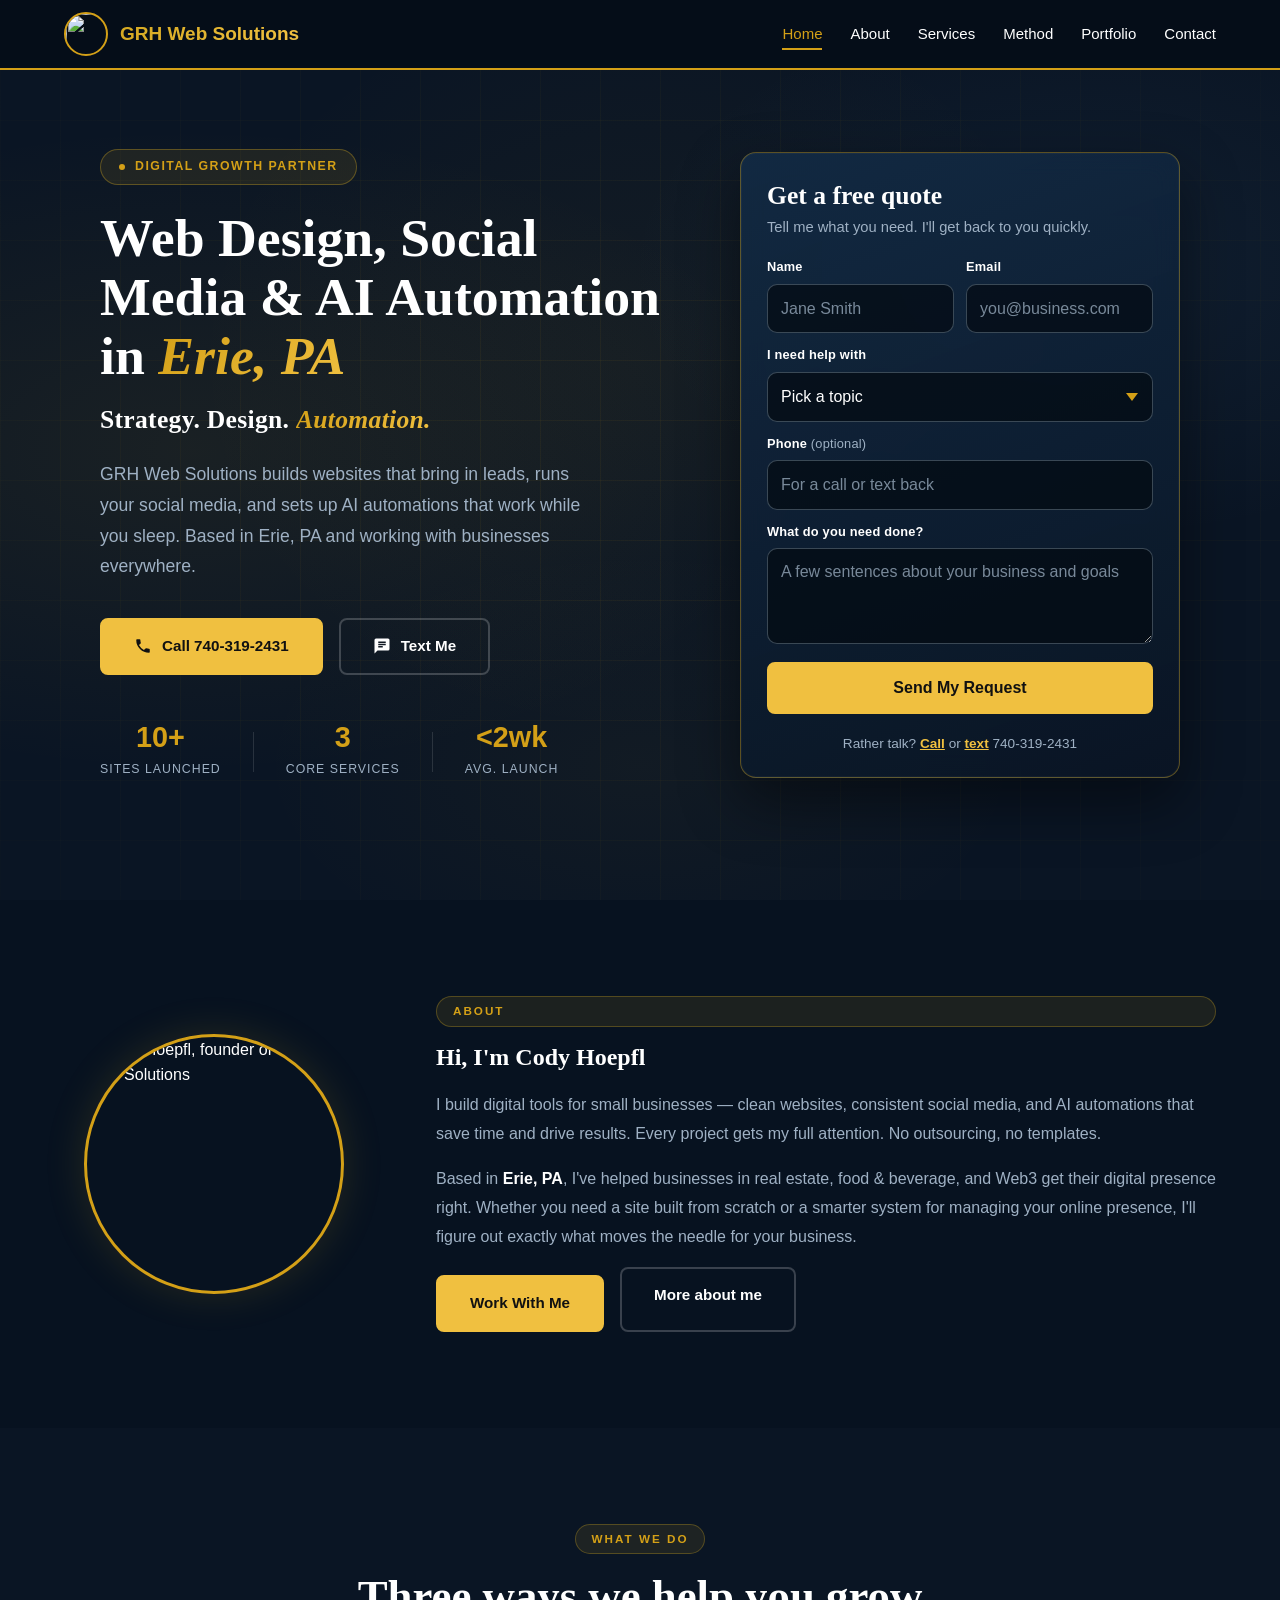
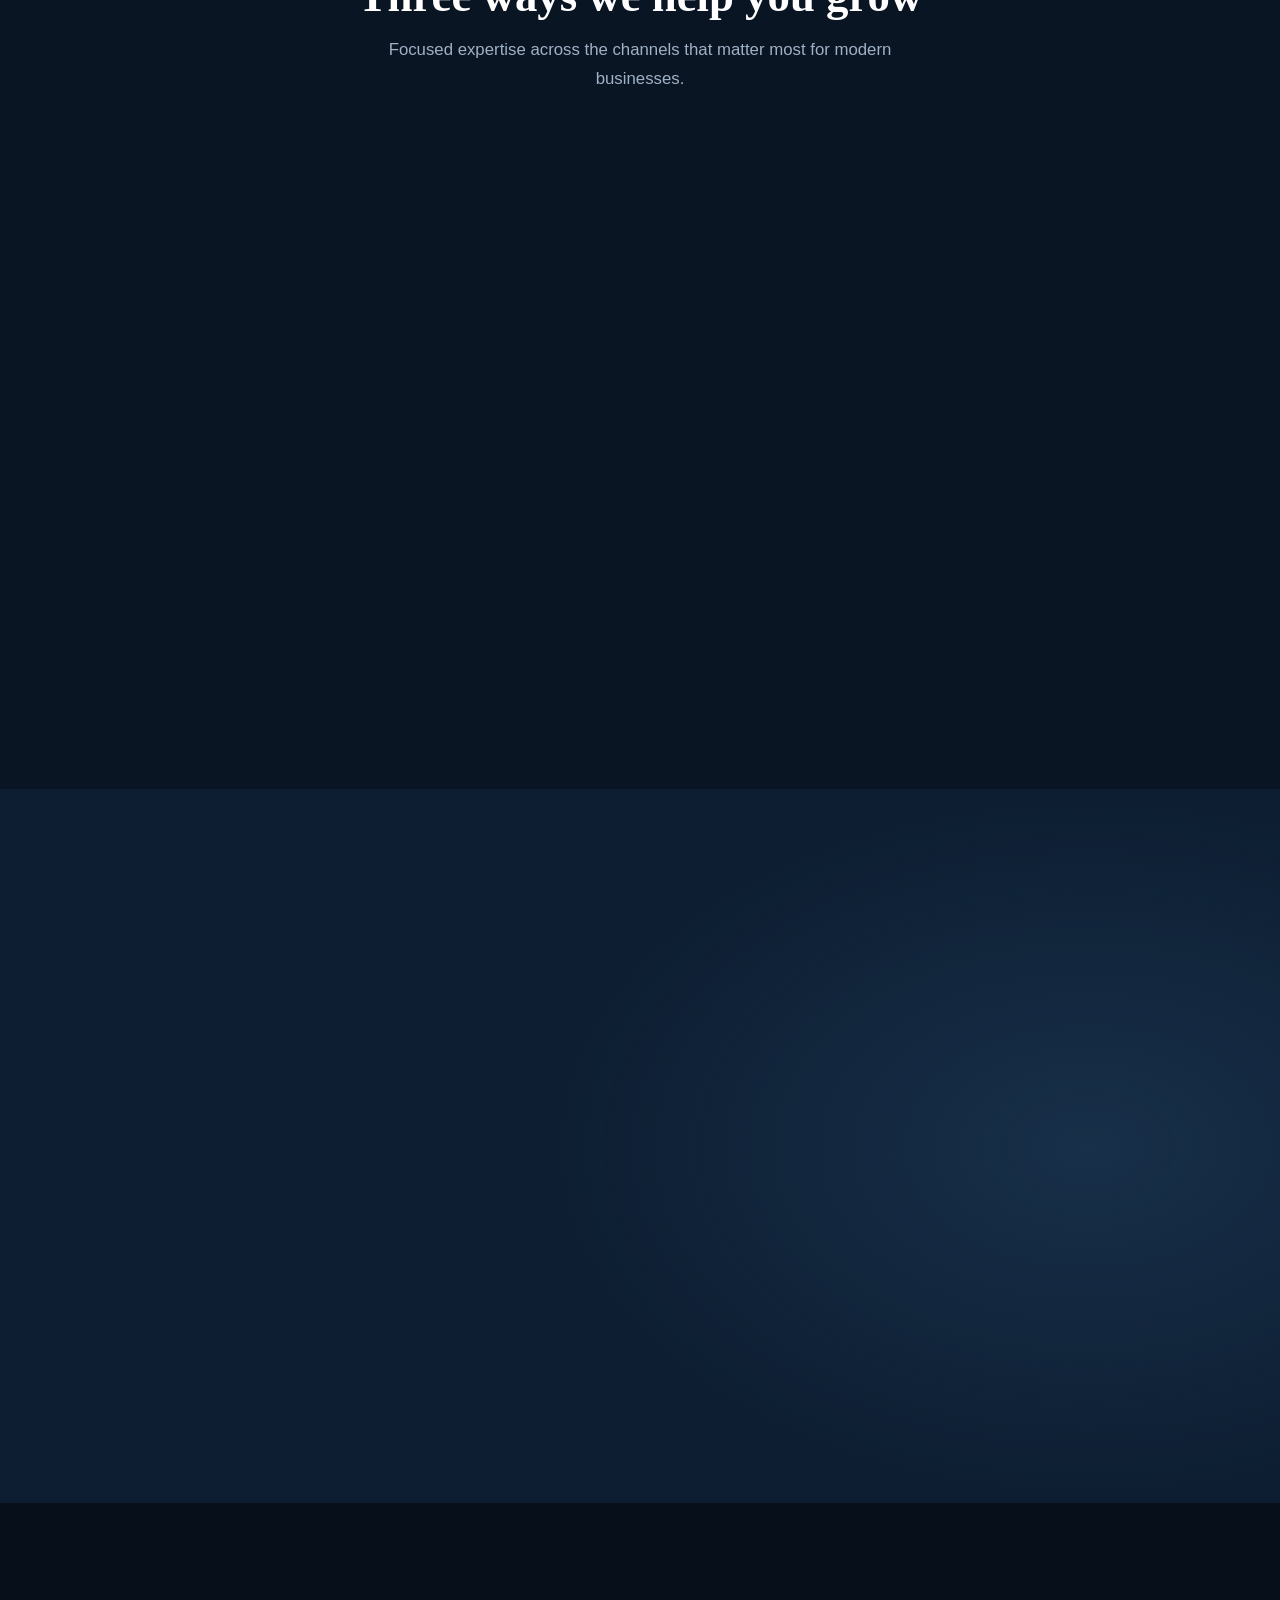
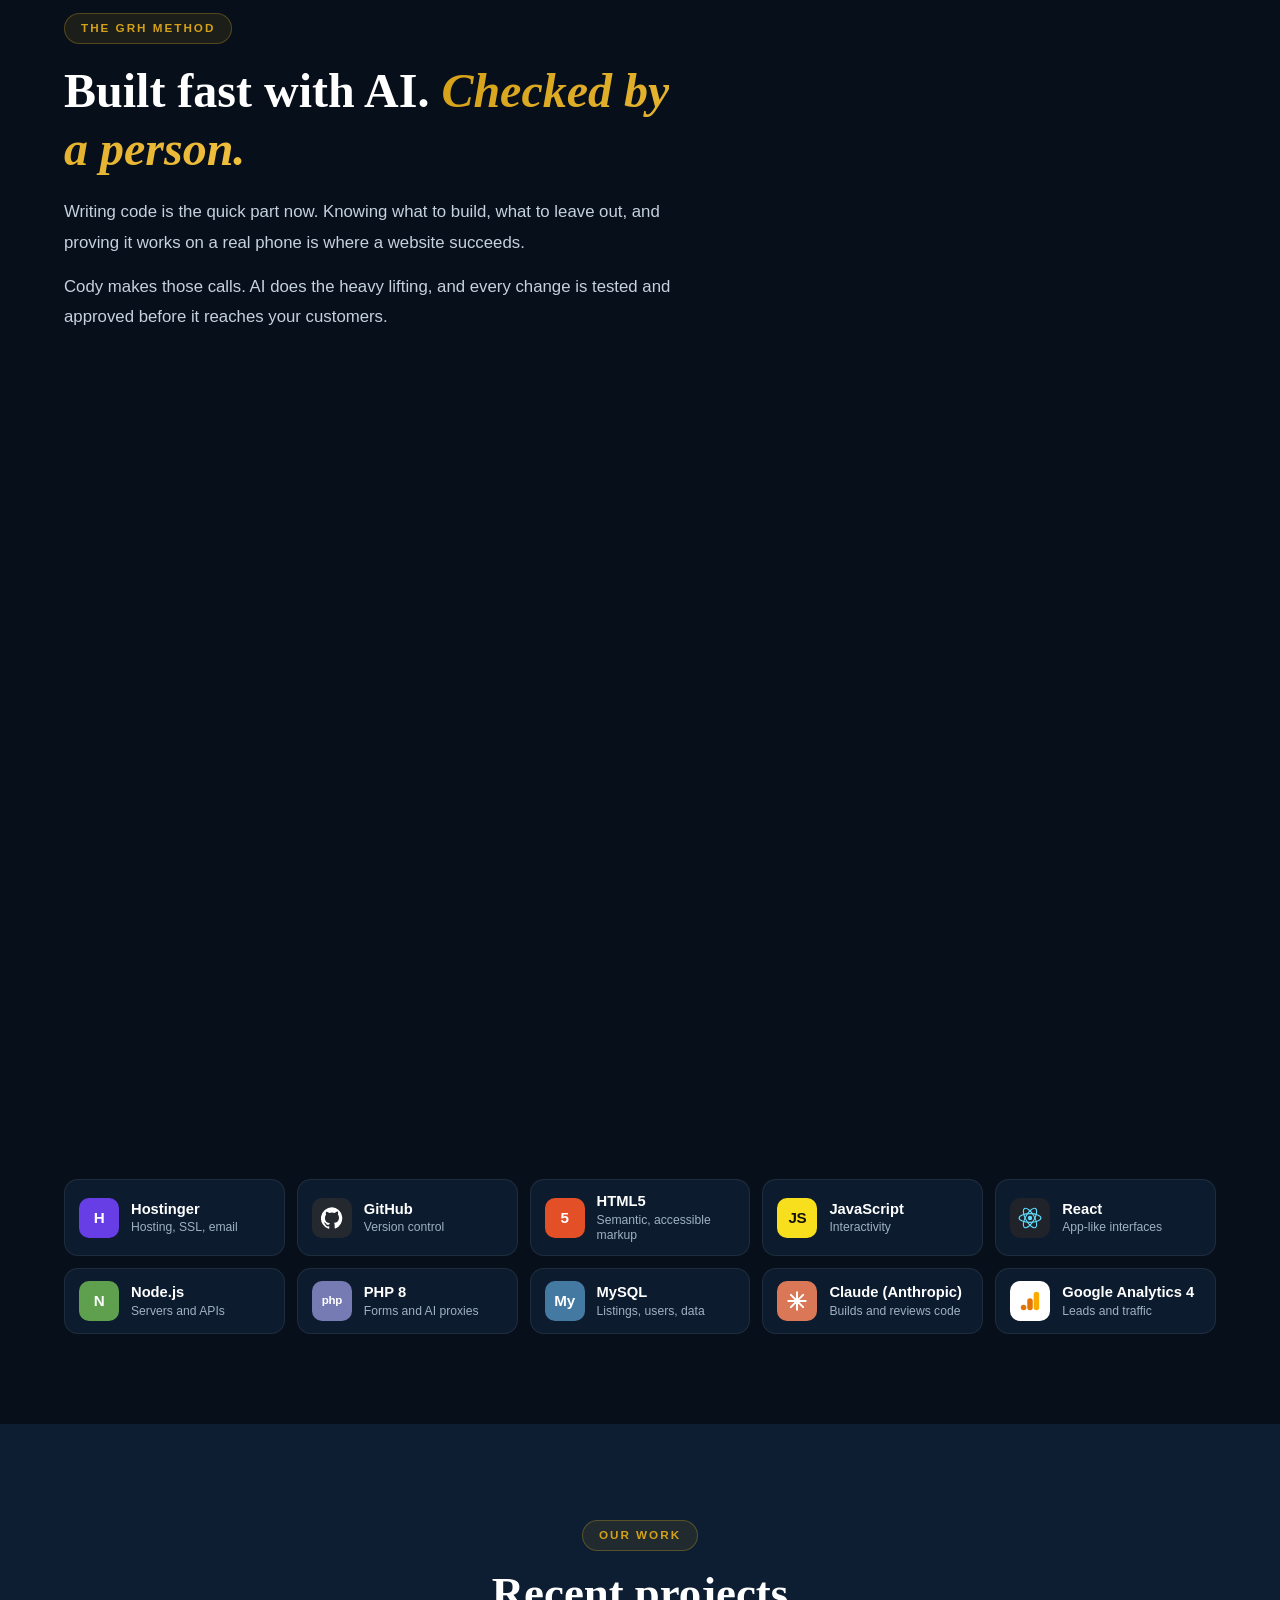
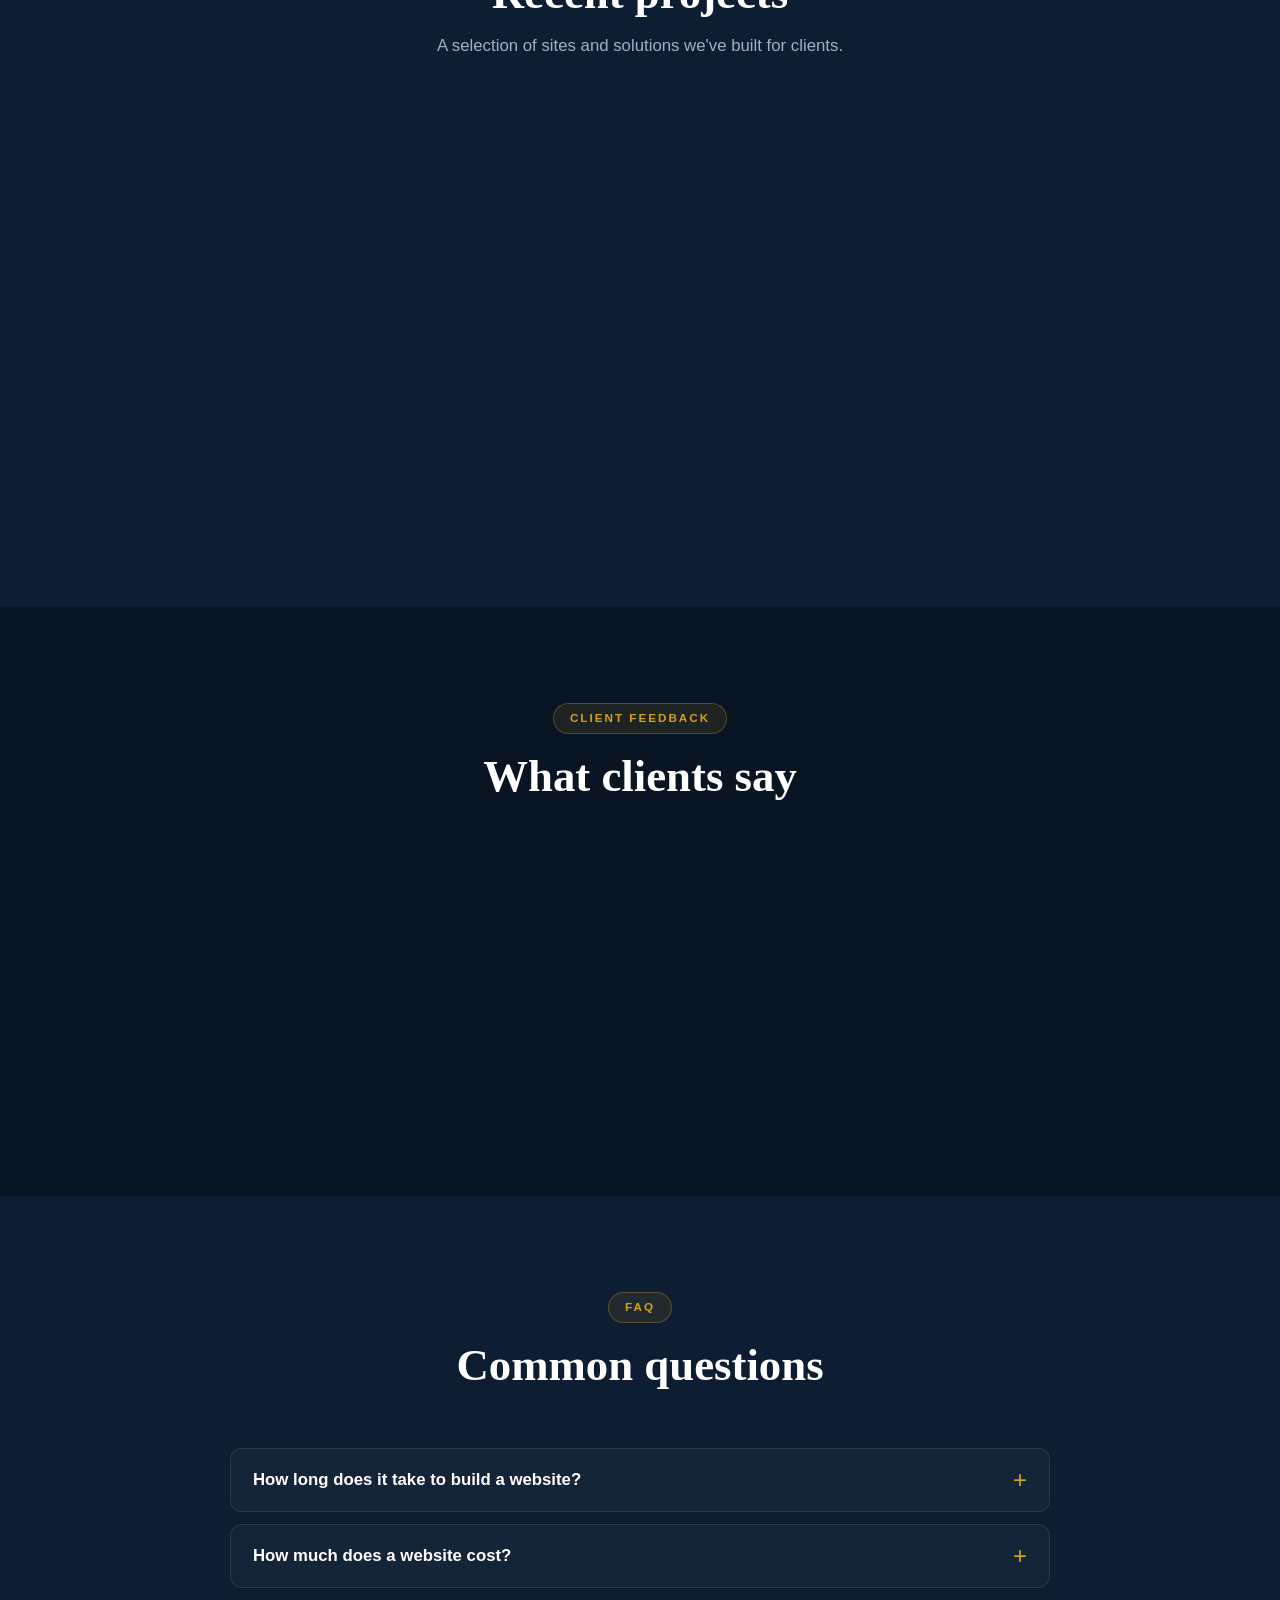
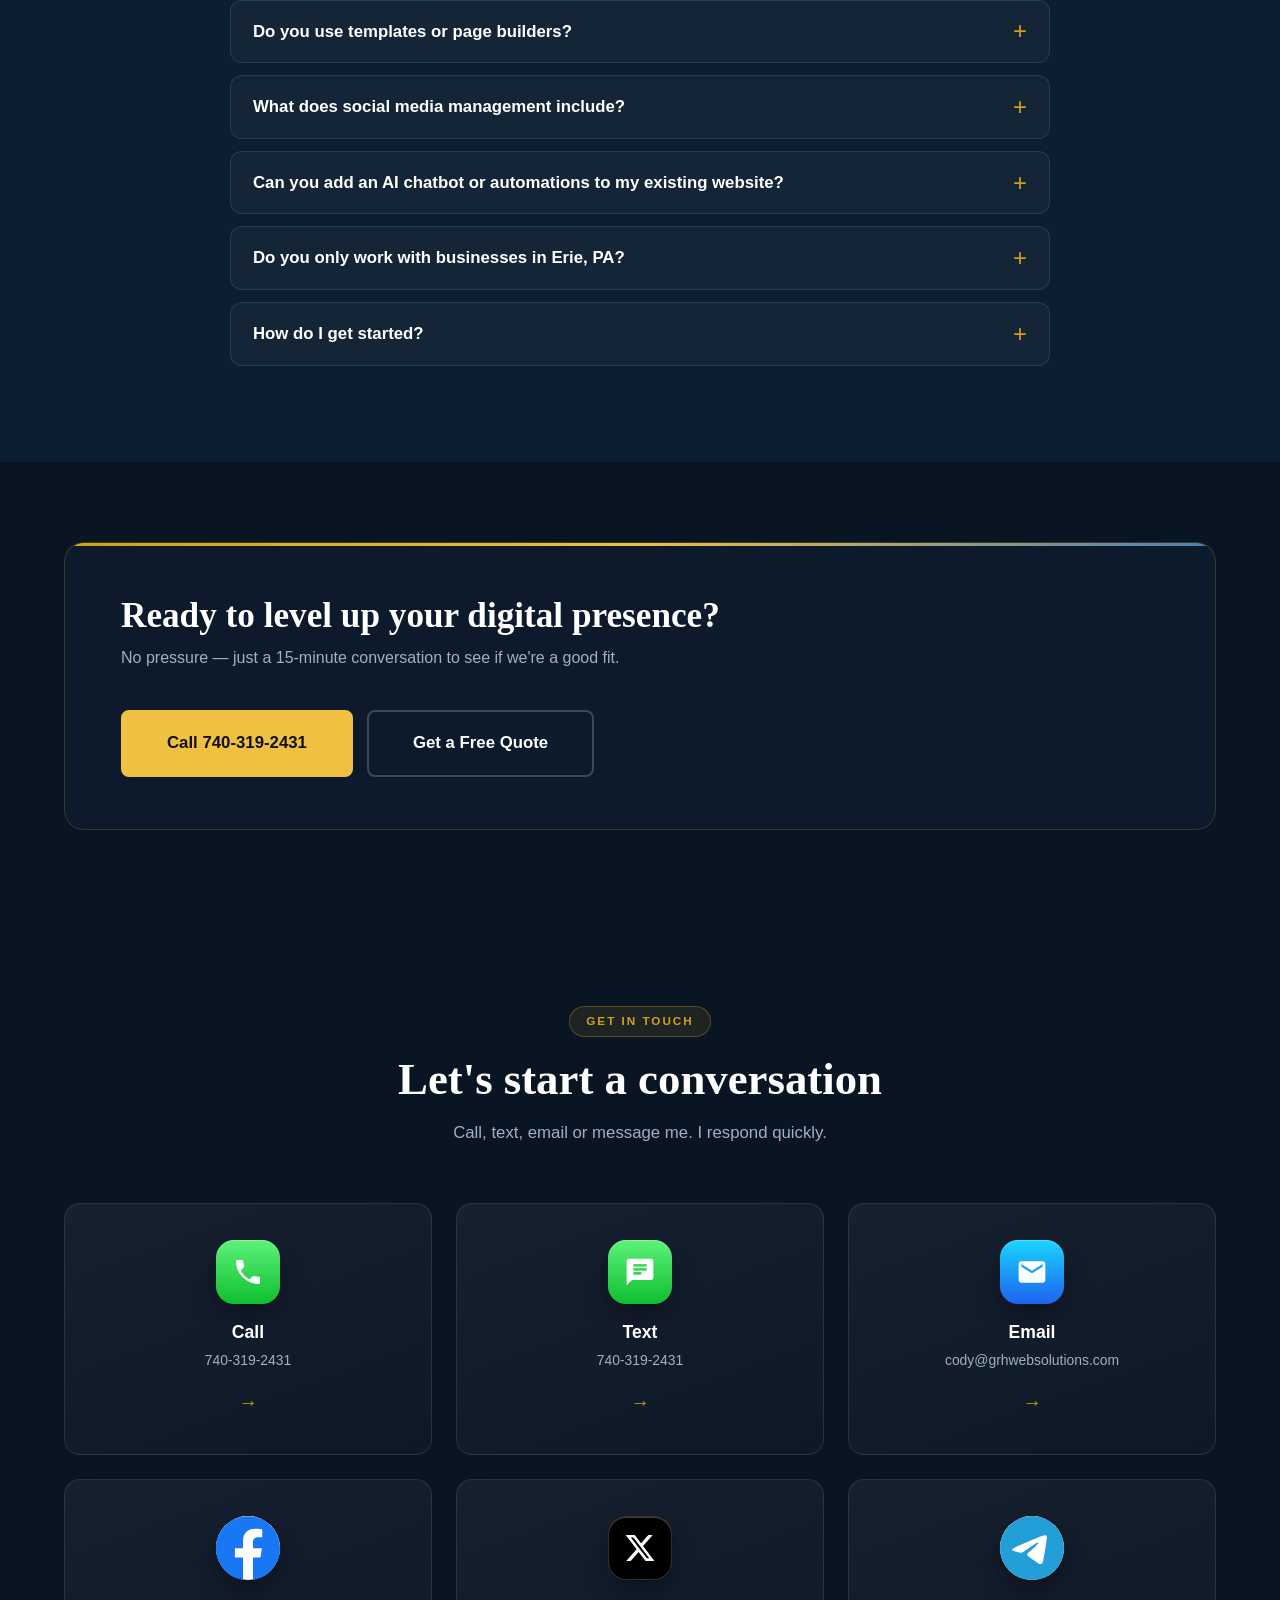
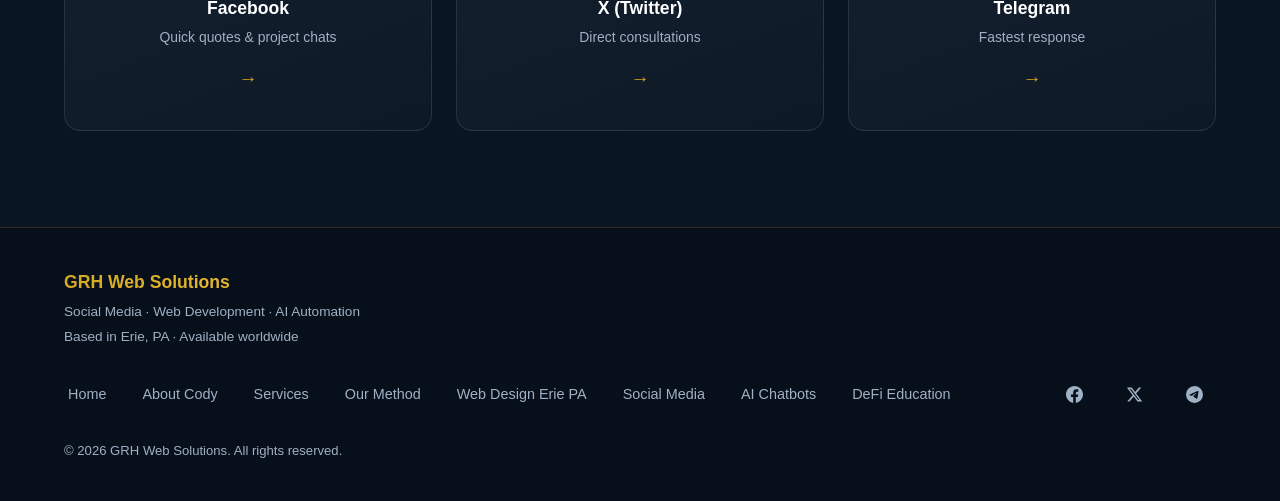
==== index.html @ 5578169b "Add GRH Method section and page, tech stack, showcase imagery and branded contact icons - methodolog" ====
<!DOCTYPE html>
<html lang="en">
<head>
    <!-- Google tag (gtag.js) -->
    <script async src="https://www.googletagmanager.com/gtag/js?id=G-C15HK9LHY8"></script>
    <script>
      window.dataLayer = window.dataLayer || [];
      function gtag(){dataLayer.push(arguments);}
      gtag('js', new Date());

      gtag('config', 'G-C15HK9LHY8');
    </script>
    <meta charset="UTF-8">
    <meta name="viewport" content="width=device-width, initial-scale=1.0">
    <meta http-equiv="X-UA-Compatible" content="IE=edge">
    <meta http-equiv="Content-Security-Policy" content="default-src 'self'; style-src 'self' 'unsafe-inline' https://fonts.googleapis.com; font-src https://fonts.gstatic.com; img-src 'self' data: https:; script-src 'self' 'sha256-tWtsul7V045qVTqbmmI7Z8IFARLhlfOi+XAhVkcadhk=' 'sha256-q5xOMpFgiBXCfyZss4IpuixnPGFCY+r4RqcYt+mOSkA=' https://*.googletagmanager.com https://www.googleadservices.com https://www.google.com https://googleads.g.doubleclick.net; connect-src 'self' https://*.google-analytics.com https://*.analytics.google.com https://*.googletagmanager.com https://*.g.doubleclick.net https://*.google.com https://pagead2.googlesyndication.com https://www.googleadservices.com; frame-src https://td.doubleclick.net https://www.googletagmanager.com; form-action 'self'; base-uri 'self'; object-src 'none';">

    <title>Web Design &amp; AI Automation in Erie, PA | GRH Web Solutions</title>
    <meta name="description" content="GRH Web Solutions builds fast, lead-generating websites, manages social media, and sets up AI automations for small businesses. Based in Erie, PA. Call or text 740-319-2431 for a free quote.">
    <meta name="keywords" content="social media management, website development, AI automation, business automation, web design Erie PA">
    <meta name="author" content="Cody Hoepfl">
    <meta name="robots" content="index, follow">

    <meta property="og:type" content="website">
    <meta property="og:url" content="https://grhwebsolutions.com/">
    <meta property="og:title" content="Web Design &amp; AI Automation in Erie, PA | GRH Web Solutions">
    <meta property="og:description" content="Fast, lead-generating websites, social media management, and AI automations for small businesses. Free quote: call or text 740-319-2431.">
    <meta property="og:image" content="https://grhwebsolutions.com/images/og-image.jpg">
    <meta property="og:image:width" content="1200">
    <meta property="og:image:height" content="630">
    <meta property="og:image:alt" content="GRH Web Solutions logo: web design, social media and AI automation in Erie, PA">
    <meta property="og:site_name" content="GRH Web Solutions">
    <meta property="og:locale" content="en_US">
    <meta name="twitter:card" content="summary_large_image">
    <meta name="twitter:site" content="@gainrangerheffe">
    <meta name="twitter:image:alt" content="GRH Web Solutions logo: web design, social media and AI automation in Erie, PA">
    <link rel="canonical" href="https://grhwebsolutions.com/">

    <meta name="theme-color" content="#0A1524">

    <link rel="dns-prefetch" href="//fonts.googleapis.com">
    <link rel="preconnect" href="https://fonts.googleapis.com">
    <link rel="preconnect" href="https://fonts.gstatic.com" crossorigin>

    <link rel="icon" type="image/png" sizes="32x32" href="images/favicon-32.png">
    <link rel="apple-touch-icon" sizes="180x180" href="images/apple-touch-icon.png">

    <link rel="stylesheet" href="style.css?v=20261007c">
    <script src="script.js?v=20261007c" defer></script>
    <script type="application/ld+json">
    {
      "@context": "https://schema.org",
      "@graph": [
        {
          "@type": "ProfessionalService",
          "@id": "https://grhwebsolutions.com/#business",
          "name": "GRH Web Solutions",
          "url": "https://grhwebsolutions.com/",
          "logo": "https://grhwebsolutions.com/images/grh-logo-512.png",
          "image": "https://grhwebsolutions.com/images/og-image.jpg",
          "description": "Web design and development, social media management and AI chatbots and automation for small businesses, based in Erie, PA.",
          "telephone": "+1-740-319-2431",
          "email": "cody@grhwebsolutions.com",
          "address": {
            "@type": "PostalAddress",
            "addressLocality": "Erie",
            "addressRegion": "PA",
            "addressCountry": "US"
          },
          "areaServed": [
            {
              "@type": "City",
              "name": "Erie, PA"
            },
            {
              "@type": "Country",
              "name": "United States"
            }
          ],
          "founder": {
            "@type": "Person",
            "@id": "https://grhwebsolutions.com/about.html#cody",
            "name": "Cody Hoepfl",
            "url": "https://grhwebsolutions.com/about.html"
          },
          "contactPoint": {
            "@type": "ContactPoint",
            "telephone": "+1-740-319-2431",
            "email": "cody@grhwebsolutions.com",
            "contactType": "sales",
            "availableLanguage": "English"
          },
          "sameAs": [
            "https://www.facebook.com/GRHwebsolutions",
            "https://x.com/gainrangerheffe",
            "https://t.me/gainrangershouse"
          ],
          "knowsAbout": [
            "Web design",
            "Website development",
            "Search engine optimization",
            "Social media management",
            "Social media marketing",
            "AI chatbots",
            "Business automation"
          ],
          "hasOfferCatalog": {
            "@type": "OfferCatalog",
            "name": "Services",
            "itemListElement": [
              {
                "@type": "Offer",
                "itemOffered": {
                  "@type": "Service",
                  "name": "Web Design in Erie, PA",
                  "url": "https://grhwebsolutions.com/web-design-erie-pa.html"
                }
              },
              {
                "@type": "Offer",
                "itemOffered": {
                  "@type": "Service",
                  "name": "Social Media Management",
                  "url": "https://grhwebsolutions.com/social-media-management.html"
                }
              },
              {
                "@type": "Offer",
                "itemOffered": {
                  "@type": "Service",
                  "name": "AI Chatbots and Automation",
                  "url": "https://grhwebsolutions.com/ai-chatbots.html"
                }
              },
              {
                "@type": "Offer",
                "itemOffered": {
                  "@type": "Service",
                  "name": "DeFi Education",
                  "url": "https://grhwebsolutions.com/defi.html"
                }
              }
            ]
          },
          "priceRange": "$350–$5,000+",
          "aggregateRating": {
            "@type": "AggregateRating",
            "ratingValue": "5",
            "bestRating": "5",
            "reviewCount": "3"
          },
          "review": [
            {
              "@type": "Review",
              "author": {
                "@type": "Person",
                "name": "Jarrod Groves"
              },
              "reviewBody": "Cody redesigned our whole online presence. The new site started bringing in leads the first week it went live — best investment we made.",
              "reviewRating": {
                "@type": "Rating",
                "ratingValue": "5",
                "bestRating": "5"
              }
            },
            {
              "@type": "Review",
              "author": {
                "@type": "Person",
                "name": "Justin Ore"
              },
              "reviewBody": "Excellent Service! Highly recommend! GRH created a beautiful website for us and the process was smooth and seamless!",
              "reviewRating": {
                "@type": "Rating",
                "ratingValue": "5",
                "bestRating": "5"
              }
            },
            {
              "@type": "Review",
              "author": {
                "@type": "Person",
                "name": "Maddy Gorman"
              },
              "reviewBody": "GRH is a company that is exceptional at their core. They do great work! Affordable and they will work with you.",
              "reviewRating": {
                "@type": "Rating",
                "ratingValue": "5",
                "bestRating": "5"
              }
            }
          ]
        },
        {
          "@type": "WebSite",
          "@id": "https://grhwebsolutions.com/#website",
          "url": "https://grhwebsolutions.com/",
          "name": "GRH Web Solutions",
          "publisher": {
            "@id": "https://grhwebsolutions.com/#business"
          }
        },
        {
          "@type": "FAQPage",
          "@id": "https://grhwebsolutions.com/#faq",
          "mainEntity": [
            {
              "@type": "Question",
              "name": "How long does it take to build a website?",
              "acceptedAnswer": {
                "@type": "Answer",
                "text": "Most sites launch in under two weeks. Larger builds with e-commerce, booking or custom integrations are scoped during your free consultation so you get a clear timeline up front."
              }
            },
            {
              "@type": "Question",
              "name": "How much does a website cost?",
              "acceptedAnswer": {
                "@type": "Answer",
                "text": "Every project is quoted individually, but typical ranges are: simple static websites $350–$750; websites that need a server (logins, databases, booking, online stores or a custom back end) $1,000–$5,000+; and iOS and Android apps $2,000–$4,000 each. Call or text 740-319-2431 or use the quote form for an exact price."
              }
            },
            {
              "@type": "Question",
              "name": "Do you use templates or page builders?",
              "acceptedAnswer": {
                "@type": "Answer",
                "text": "No. Every site is custom-designed and coded for your business, mobile-first, fast, and built with an SEO foundation. There is no outsourcing; Cody does the work personally."
              }
            },
            {
              "@type": "Question",
              "name": "What does social media management include?",
              "acceptedAnswer": {
                "@type": "Answer",
                "text": "Content strategy and an editorial calendar, custom graphics and copywriting, scheduled posting, community engagement and replies, audience growth tactics, and monthly analytics reports across Instagram, Facebook, TikTok, X and LinkedIn."
              }
            },
            {
              "@type": "Question",
              "name": "Can you add an AI chatbot or automations to my existing website?",
              "acceptedAnswer": {
                "@type": "Answer",
                "text": "Yes. GRH Web Solutions builds AI chatbots and assistants, automated lead follow-up, and integrations that connect your CRM, email and calendar, whether or not we built your site."
              }
            },
            {
              "@type": "Question",
              "name": "Do you only work with businesses in Erie, PA?",
              "acceptedAnswer": {
                "@type": "Answer",
                "text": "GRH Web Solutions is based in Erie, Pennsylvania and works with businesses anywhere in the United States and worldwide."
              }
            },
            {
              "@type": "Question",
              "name": "How do I get started?",
              "acceptedAnswer": {
                "@type": "Answer",
                "text": "Fill out the quick quote form, or call or text Cody at 740-319-2431. The first step is a free 15-minute consultation to understand your goals and recommend the right approach."
              }
            }
          ]
        }
      ]
    }
    </script>
</head>
<body>
    <a href="#main" class="skip-link">Skip to content</a>

    <!-- Navigation -->
    <header class="header-nav" role="banner">
        <div class="nav-container">
            <a href="/" class="nav-logo" aria-label="GRH Web Solutions home">
                <img src="images/grh-logo-88.webp" alt="" width="44" height="44">
                <span class="nav-logo-text">GRH Web Solutions</span>
            </a>
            <nav class="nav-links" id="nav-links" aria-label="Main navigation">
                <a href="/" class="nav-link active" aria-current="page">Home</a>
                <a href="/about.html" class="nav-link">About</a>
                <a href="/services.html" class="nav-link">Services</a>
                <a href="/methodology.html" class="nav-link">Method</a>
                <a href="#portfolio" class="nav-link">Portfolio</a>
                <a href="#contact" class="nav-link">Contact</a>
            </nav>
            <button class="mobile-menu-btn" aria-label="Toggle navigation menu" aria-expanded="false" aria-controls="nav-links">
                <span></span>
                <span></span>
                <span></span>
            </button>
        </div>
    </header>

    <main id="main">

        <!-- ── HERO ── -->
        <section id="home" class="hero-section" aria-label="Hero">
            <div class="hero-bg-grid" aria-hidden="true"></div>
            <div class="hero-bg-glow" aria-hidden="true"></div>
            <div class="hero-content">
                <div class="hero-badge">
                    <span class="badge-dot" aria-hidden="true"></span>
                    Digital Growth Partner
                </div>
                <h1>Web Design, Social Media &amp; AI Automation in <em>Erie, PA</em></h1>
                <p class="hero-slogan">Strategy. Design. <em>Automation.</em></p>
                <p class="hero-sub">
                    GRH Web Solutions builds websites that bring in leads, runs your social media, and sets up AI automations that work while you sleep. Based in Erie, PA and working with businesses everywhere.
                </p>
                <div class="hero-ctas">
                    <a href="tel:+17403192431" class="btn-primary btn-icon" data-track="call">
                        <svg viewBox="0 0 24 24" width="18" height="18" aria-hidden="true"><path fill="currentColor" d="M6.62 10.79a15.05 15.05 0 0 0 6.59 6.59l2.2-2.2a1 1 0 0 1 1.02-.24c1.12.37 2.33.57 3.57.57a1 1 0 0 1 1 1V20a1 1 0 0 1-1 1A17 17 0 0 1 3 4a1 1 0 0 1 1-1h3.5a1 1 0 0 1 1 1c0 1.25.2 2.45.57 3.57a1 1 0 0 1-.25 1.02l-2.2 2.2z"/></svg>
                        Call 740-319-2431
                    </a>
                    <a href="sms:+17403192431" class="btn-ghost btn-icon" data-track="text">
                        <svg viewBox="0 0 24 24" width="18" height="18" aria-hidden="true"><path fill="currentColor" d="M20 2H4a2 2 0 0 0-2 2v18l4-4h14a2 2 0 0 0 2-2V4a2 2 0 0 0-2-2zM7 9h10v2H7V9zm6 5H7v-2h6v2zm4-6H7V6h10v2z"/></svg>
                        Text Me
                    </a>
                </div>
                <div class="hero-stats" aria-label="Key statistics">
                    <div class="stat">
                        <span class="stat-num">10+</span>
                        <span class="stat-label">Sites Launched</span>
                    </div>
                    <div class="stat-divider" aria-hidden="true"></div>
                    <div class="stat">
                        <span class="stat-num">3</span>
                        <span class="stat-label">Core Services</span>
                    </div>
                    <div class="stat-divider" aria-hidden="true"></div>
                    <div class="stat">
                        <span class="stat-num">&lt;2wk</span>
                        <span class="stat-label">Avg. Launch</span>
                    </div>
                </div>
            </div>

            <!-- Quick quote form -->
            <div class="hero-visual" id="quote">
                <div class="quote-card" id="quoteCard">
                    <div class="quote-head">
                        <h2 id="quote-heading">Get a free quote</h2>
                        <p id="quoteSub">Tell me what you need. I'll get back to you quickly.</p>
                    </div>

                    <div class="ai-panel" id="aiPanel" hidden>
                        <div class="ai-log" id="aiLog" role="log" aria-live="polite" aria-label="Conversation with Webster, the AI assistant">
                            <p class="ai-msg ai-bot">Hi! I'm Webster, the AI assistant for GRH Web Solutions. What kind of business do you have, and what are you hoping to get help with?</p>
                        </div>
                        <div class="ai-input">
                            <label for="aiInput" class="sr-only">Message Webster</label>
                            <input id="aiInput" type="text" maxlength="500" placeholder="e.g. I run a bakery and need more customers" autocomplete="off">
                            <button type="button" id="aiSend" class="ai-send">Send</button>
                        </div>
                        <button type="button" id="aiUse" class="ai-use" hidden>Send this chat to Cody</button>
                        <p class="form-status" id="aiUseStatus" role="status" aria-live="polite"></p>
                        <p class="ai-note">Webster is an AI and can make mistakes. Cody reads every conversation personally.</p>
                    </div>

                    <button type="button" class="form-toggle" id="formToggle" aria-expanded="false" aria-controls="quoteForm" hidden>Prefer a form? Fill out a quick request instead</button>

                    <form class="quote-form" id="quoteForm" action="contact.php" method="post" novalidate aria-labelledby="quote-heading">
                    <div class="field-row">
                        <div class="field">
                            <label for="q-name">Name</label>
                            <input id="q-name" name="name" type="text" autocomplete="name" required maxlength="80" placeholder="Jane Smith">
                        </div>
                        <div class="field">
                            <label for="q-email">Email</label>
                            <input id="q-email" name="email" type="email" autocomplete="email" inputmode="email" required maxlength="120" placeholder="you@business.com">
                        </div>
                    </div>

                    <div class="field-row field-row-stack">
                        <div class="field">
                            <label for="q-topic">I need help with</label>
                            <select id="q-topic" name="topic" required>
                                <option value="" selected disabled>Pick a topic</option>
                                <option value="New website">New website</option>
                                <option value="Website redesign or fix">Website redesign or fix</option>
                                <option value="Social media management">Social media management</option>
                                <option value="Social media ads and marketing">Social media ads &amp; marketing</option>
                                <option value="AI automation or chatbot">AI automation or chatbot</option>
                                <option value="DeFi education">DeFi / crypto education</option>
                                <option value="Something else">Something else</option>
                            </select>
                        </div>
                        <div class="field" id="q-detail-wrap" hidden>
                            <label for="q-detail">Specifically</label>
                            <select id="q-detail" name="detail">
                                <option value="">Choose one (optional)</option>
                            </select>
                        </div>
                    </div>

                    <div class="field">
                        <label for="q-phone">Phone <span class="optional">(optional)</span></label>
                        <input id="q-phone" name="phone" type="tel" autocomplete="tel" inputmode="tel" maxlength="30" placeholder="For a call or text back">
                    </div>

                    <div class="field">
                        <label for="q-message">What do you need done?</label>
                        <textarea id="q-message" name="message" rows="3" required maxlength="2000" placeholder="A few sentences about your business and goals"></textarea>
                    </div>

                    <div class="hp-field" aria-hidden="true">
                        <label for="q-website">Leave this empty</label>
                        <input id="q-website" name="website" type="text" tabindex="-1" autocomplete="off">
                    </div>
                    <input type="hidden" name="ts" id="q-ts" value="">
                    <input type="hidden" name="chat" id="q-chat" value="">

                        <button type="submit" class="btn-primary quote-submit" id="quoteSubmit">Send My Request</button>
                        <p class="form-status" id="quoteStatus" role="status" aria-live="polite"></p>
                    </form>

                    <p class="quote-alt">Rather talk? <a href="tel:+17403192431" data-track="call">Call</a> or <a href="sms:+17403192431" data-track="text">text</a> 740-319-2431</p>
                </div>
            </div>
        </section>

        <!-- ── ABOUT ── -->
        <section id="about" class="about-section" aria-labelledby="about-heading">
            <div class="container">
                <div class="about-inner">
                    <div class="about-photo">
                        <img src="images/me-520.webp" alt="Cody Hoepfl, founder of GRH Web Solutions" class="about-photo-img" loading="lazy" decoding="async" width="260" height="260">
                    </div>
                    <div class="about-text">
                        <span class="section-tag">About</span>
                        <h2 id="about-heading">Hi, I'm Cody Hoepfl</h2>
                        <p>I build digital tools for small businesses — clean websites, consistent social media, and AI automations that save time and drive results. Every project gets my full attention. No outsourcing, no templates.</p>
                        <p>Based in <strong>Erie, PA</strong>, I've helped businesses in real estate, food &amp; beverage, and Web3 get their digital presence right. Whether you need a site built from scratch or a smarter system for managing your online presence, I'll figure out exactly what moves the needle for your business.</p>
                        <div class="hero-ctas about-ctas">
                            <a href="#quote" class="btn-primary">Work With Me</a>
                            <a href="/about.html" class="btn-ghost">More about me</a>
                        </div>
                    </div>
                </div>
            </div>
        </section>

        <!-- ── SERVICES ── -->
        <section id="services" class="services-section" aria-labelledby="services-heading">
            <div class="container">
                <div class="section-header">
                    <span class="section-tag">What We Do</span>
                    <h2 id="services-heading">Three ways we help you grow</h2>
                    <p>Focused expertise across the channels that matter most for modern businesses.</p>
                </div>
                <div class="services-grid">

                    <article class="service-card" data-aos>
                        <div class="service-icon" aria-hidden="true">
                            <svg viewBox="0 0 48 48" fill="none" xmlns="http://www.w3.org/2000/svg" aria-hidden="true">
                                <rect x="4" y="10" width="40" height="30" rx="5" stroke="currentColor" stroke-width="2.5"/>
                                <circle cx="24" cy="25" r="7" stroke="currentColor" stroke-width="2.5"/>
                                <circle cx="36" cy="16" r="3" fill="currentColor"/>
                            </svg>
                        </div>
                        <div class="service-num" aria-hidden="true">01</div>
                        <h3>Social Media Management</h3>
                        <p>Content strategy, consistent posting, community engagement, and analytics reporting — so your brand stays top-of-mind without the time drain.</p>
                        <ul class="service-list" aria-label="Social media management includes">
                            <li>Content creation &amp; scheduling</li>
                            <li>Audience growth strategy</li>
                            <li>Engagement &amp; community management</li>
                            <li>Monthly performance reports</li>
                        </ul>
                        <a href="/social-media-management.html" class="service-link">Learn more <span class="sr-only">about social media management</span> →</a>
                    </article>

                    <article class="service-card featured" data-aos>
                        <div class="service-badge">Most Popular</div>
                        <div class="service-icon" aria-hidden="true">
                            <svg viewBox="0 0 48 48" fill="none" xmlns="http://www.w3.org/2000/svg" aria-hidden="true">
                                <rect x="4" y="8" width="40" height="28" rx="4" stroke="currentColor" stroke-width="2.5"/>
                                <path d="M16 44h16M24 36v8" stroke="currentColor" stroke-width="2.5" stroke-linecap="round"/>
                                <path d="M12 22l6-6 5 5 8-10 5 5" stroke="currentColor" stroke-width="2.5" stroke-linecap="round" stroke-linejoin="round"/>
                            </svg>
                        </div>
                        <div class="service-num" aria-hidden="true">02</div>
                        <h3>Website Development</h3>
                        <p>Fast, secure, mobile-first websites built to convert visitors into customers — custom-coded or CMS-powered, always tailored to your brand.</p>
                        <ul class="service-list" aria-label="Website development includes">
                            <li>Custom design &amp; development</li>
                            <li>Mobile-first &amp; performance optimized</li>
                            <li>SEO foundation built in</li>
                            <li>Ongoing support available</li>
                        </ul>
                        <a href="/web-design-erie-pa.html" class="service-link">Learn more <span class="sr-only">about website development</span> →</a>
                    </article>

                    <article class="service-card" data-aos>
                        <div class="service-icon" aria-hidden="true">
                            <svg viewBox="0 0 48 48" fill="none" xmlns="http://www.w3.org/2000/svg" aria-hidden="true">
                                <circle cx="24" cy="24" r="10" stroke="currentColor" stroke-width="2.5"/>
                                <path d="M24 14V8M24 40v-6M14 24H8M40 24h-6" stroke="currentColor" stroke-width="2.5" stroke-linecap="round"/>
                                <path d="M17 17l-4-4M35 35l-4-4M17 31l-4 4M35 13l-4 4" stroke="currentColor" stroke-width="2.5" stroke-linecap="round"/>
                            </svg>
                        </div>
                        <div class="service-num" aria-hidden="true">03</div>
                        <h3>AI Business Integrations</h3>
                        <p>Put repetitive tasks on autopilot with custom AI workflows — from lead follow-up and content pipelines to internal tools that give your team leverage.</p>
                        <ul class="service-list" aria-label="AI integrations include">
                            <li>Workflow &amp; task automation</li>
                            <li>AI chatbots &amp; assistants</li>
                            <li>CRM &amp; tool integrations</li>
                            <li>Custom AI-powered solutions</li>
                        </ul>
                        <a href="/ai-chatbots.html" class="service-link">Learn more <span class="sr-only">about AI business integrations</span> →</a>
                    </article>

                </div>
            </div>
        </section>

        <!-- ── HOW IT WORKS ── -->
        <!-- ── SHOWCASE ── -->
        <section class="showcase-section" aria-labelledby="showcase-heading">
            <div class="container showcase-inner">
                <div class="showcase-text" data-aos>
                    <span class="section-tag">Real Work</span>
                    <h2 id="showcase-heading">Websites that look as good on a phone as they do on a desktop</h2>
                    <p>Most of your customers will see your site on a phone first. Every GRH site is designed mobile-first, then checked at desktop size, so it looks sharp and loads fast wherever people find you.</p>
                    <ul class="showcase-points">
                        <li>Hand-coded, no templates or page builders</li>
                        <li>Call, text and quote buttons where thumbs can reach</li>
                        <li>Most sites launch in under two weeks</li>
                    </ul>
                    <a href="#portfolio" class="btn-ghost">See recent projects</a>
                </div>
                <div class="showcase-visual" data-aos data-aos-delay="150">
                    <picture>
                        <source srcset="images/showcase-phones.webp" type="image/webp">
                        <img src="images/showcase-phones.jpg" alt="Phone screens showing websites built by GRH Web Solutions for Design Collective, Groves Real Estate and GRH" width="1400" height="963" loading="lazy" decoding="async">
                    </picture>
                </div>
            </div>
        </section>

        <!-- ── METHOD ── -->
        <section id="method" class="method-section" aria-labelledby="method-heading">
            <div class="container">
                <div class="method-intro">
                    <span class="section-tag">The GRH Method</span>
                    <h2 id="method-heading">Built fast with AI. <em>Checked by a person.</em></h2>
                    <p>Writing code is the quick part now. Knowing what to build, what to leave out, and proving it works on a real phone is where a website succeeds.</p>
                    <p>Cody makes those calls. AI does the heavy lifting, and every change is tested and approved before it reaches your customers.</p>
                </div>
                <div class="method-grid">
                    <div class="method-card" data-aos>
                        <div class="method-icon"><svg viewBox="0 0 32 32" width="30" height="30" fill="none" stroke="currentColor" stroke-width="1.8" stroke-linecap="round" stroke-linejoin="round" aria-hidden="true"><rect x="3" y="5" width="26" height="18" rx="2.5"/><path d="M11 28h10M16 23v5"/><path d="M15 11l6 4-3 .8-1.4 2.7z"/></svg></div>
                        <h3>You click through your site before it goes live</h3>
                        <p>Every build gets a private preview link, so you see and test the real thing, not a mockup.</p>
                    </div>
                    <div class="method-card" data-aos>
                        <div class="method-icon"><svg viewBox="0 0 32 32" width="30" height="30" fill="none" stroke="currentColor" stroke-width="1.8" stroke-linecap="round" stroke-linejoin="round" aria-hidden="true"><circle cx="12" cy="10" r="4.5"/><path d="M3.5 26c.8-5 4.3-8 8.5-8s7.7 3 8.5 8"/><path d="M21 6h7v6h-3l-2.5 2.5V12H21z"/></svg></div>
                        <h3>You talk to the person building it</h3>
                        <p>No account managers or hand-offs. Cody scopes, builds and answers your texts himself.</p>
                    </div>
                    <div class="method-card" data-aos>
                        <div class="method-icon"><svg viewBox="0 0 32 32" width="30" height="30" fill="none" stroke="currentColor" stroke-width="1.8" stroke-linecap="round" stroke-linejoin="round" aria-hidden="true"><path d="M16 3l11 4v8c0 7-4.7 11.5-11 14-6.3-2.5-11-7-11-14V7z"/><path d="M11 16l3.5 3.5L21.5 12"/></svg></div>
                        <h3>Compliance- and cost-aware from day one</h3>
                        <p>WCAG-, HIPAA- and GDPR-aware, SOC 2-aligned design patterns. Cost-aware AI (tokens, latency, model choice) is built in when you're shipping AI.</p>
                    </div>
                    <div class="method-card" data-aos>
                        <div class="method-icon"><svg viewBox="0 0 32 32" width="30" height="30" fill="none" stroke="currentColor" stroke-width="1.8" stroke-linecap="round" stroke-linejoin="round" aria-hidden="true"><path d="M6 4h14l6 6v18H6z"/><path d="M20 4v6h6"/><path d="M10 15h8M10 19h5"/><circle cx="22" cy="22" r="4"/><path d="M25 25l3 3"/></svg></div>
                        <h3>AI does the heavy lifting, a person checks every line</h3>
                        <p>Built with Claude Code for speed. Every change is reviewed, tested and approved by a human before it ships.</p>
                    </div>
                    <div class="method-card" data-aos>
                        <div class="method-icon"><svg viewBox="0 0 32 32" width="30" height="30" fill="none" stroke="currentColor" stroke-width="1.8" stroke-linecap="round" stroke-linejoin="round" aria-hidden="true"><circle cx="13" cy="13" r="8.5"/><path d="M19.5 19.5L28 28"/><path d="M13 8.5l1.2 3.3 3.3 1.2-3.3 1.2L13 17.5l-1.2-3.3L8.5 13l3.3-1.2z"/></svg></div>
                        <h3>Every page is written for Google and AI answers</h3>
                        <p>Clear titles, real FAQs, schema markup and llms.txt, so search engines and AI assistants can quote you.</p>
                    </div>
                    <div class="method-card" data-aos>
                        <div class="method-icon"><svg viewBox="0 0 32 32" width="30" height="30" fill="none" stroke="currentColor" stroke-width="1.8" stroke-linecap="round" stroke-linejoin="round" aria-hidden="true"><rect x="3" y="6" width="18" height="13" rx="2"/><path d="M8 24h8"/><rect x="21" y="11" width="8" height="16" rx="2"/><path d="M24.5 23.5h1"/></svg></div>
                        <h3>Tested at phone and desktop sizes before launch</h3>
                        <p>Contrast, tap targets, keyboard focus and speed are measured with browser tests, not eyeballed.</p>
                    </div>
                    <div class="method-card" data-aos>
                        <div class="method-icon"><svg viewBox="0 0 32 32" width="30" height="30" fill="none" stroke="currentColor" stroke-width="1.8" stroke-linecap="round" stroke-linejoin="round" aria-hidden="true"><circle cx="8" cy="6" r="3"/><circle cx="8" cy="26" r="3"/><circle cx="24" cy="10" r="3"/><path d="M8 9v14"/><path d="M24 13c0 6-8 5-14.5 11"/></svg></div>
                        <h3>Everything is versioned and backed up</h3>
                        <p>Every change lives in GitHub, and the live site is backed up before each update, so nothing is ever lost.</p>
                    </div>
                    <div class="method-cta" data-aos>
                        <a href="/methodology.html" class="btn-primary btn-lg btn-arrow">Read the full method <span aria-hidden="true">→</span></a>
                    </div>
                </div>
                <ul class="stack-strip" aria-label="Tools and tech we build with">
                    <li class="stack-tile"><span class="stack-badge" style="background:#673DE6;color:#fff" aria-hidden="true">H</span><span class="stack-name">Hostinger<small>Hosting, SSL, email</small></span></li>
                    <li class="stack-tile"><span class="stack-badge" style="background:#24292f;color:#fff" aria-hidden="true"><svg viewBox="0 0 24 24" width="22" height="22" aria-hidden="true"><path fill="currentColor" d="M12 .3a12 12 0 0 0-3.8 23.4c.6.1.8-.3.8-.6v-2c-3.3.7-4-1.6-4-1.6-.6-1.4-1.4-1.8-1.4-1.8-1-.7.1-.7.1-.7 1.2.1 1.8 1.2 1.8 1.2 1 1.8 2.8 1.3 3.5 1 .1-.8.4-1.3.8-1.6-2.7-.3-5.5-1.3-5.5-5.9 0-1.3.5-2.4 1.2-3.2-.1-.3-.5-1.5.1-3.2 0 0 1-.3 3.3 1.2a11.5 11.5 0 0 1 6 0C17.3 4.7 18.3 5 18.3 5c.7 1.7.2 2.9.1 3.2.8.8 1.2 1.9 1.2 3.2 0 4.6-2.8 5.6-5.5 5.9.4.4.8 1.1.8 2.2v3.3c0 .3.2.7.8.6A12 12 0 0 0 12 .3"/></svg></span><span class="stack-name">GitHub<small>Version control</small></span></li>
                    <li class="stack-tile"><span class="stack-badge" style="background:#E34F26;color:#fff" aria-hidden="true">5</span><span class="stack-name">HTML5<small>Semantic, accessible markup</small></span></li>
                    <li class="stack-tile"><span class="stack-badge" style="background:#F7DF1E;color:#111" aria-hidden="true">JS</span><span class="stack-name">JavaScript<small>Interactivity</small></span></li>
                    <li class="stack-tile"><span class="stack-badge" style="background:#20232a;color:#61DAFB" aria-hidden="true"><svg viewBox="-11 -10 22 20" width="24" height="24" aria-hidden="true"><g fill="none" stroke="currentColor" stroke-width="1"><ellipse rx="10" ry="4"/><ellipse rx="10" ry="4" transform="rotate(60)"/><ellipse rx="10" ry="4" transform="rotate(120)"/></g><circle r="2" fill="currentColor"/></svg></span><span class="stack-name">React<small>App-like interfaces</small></span></li>
                    <li class="stack-tile"><span class="stack-badge" style="background:#5FA04E;color:#fff" aria-hidden="true">N</span><span class="stack-name">Node.js<small>Servers and APIs</small></span></li>
                    <li class="stack-tile"><span class="stack-badge stack-badge-sm" style="background:#777BB4;color:#fff" aria-hidden="true">php</span><span class="stack-name">PHP 8<small>Forms and AI proxies</small></span></li>
                    <li class="stack-tile"><span class="stack-badge" style="background:#4479A1;color:#fff" aria-hidden="true">My</span><span class="stack-name">MySQL<small>Listings, users, data</small></span></li>
                    <li class="stack-tile"><span class="stack-badge" style="background:#D97757;color:#fff" aria-hidden="true"><svg viewBox="0 0 24 24" width="22" height="22" aria-hidden="true"><g stroke="currentColor" stroke-width="2.2" stroke-linecap="round"><path d="M12 2.5v19M2.5 12h19M5.3 5.3l13.4 13.4M18.7 5.3L5.3 18.7"/></g></svg></span><span class="stack-name">Claude (Anthropic)<small>Builds and reviews code</small></span></li>
                    <li class="stack-tile"><span class="stack-badge" style="background:#fff;color:#E37400" aria-hidden="true"><svg viewBox="0 0 24 24" width="22" height="22" aria-hidden="true"><rect x="16" y="2" width="6" height="20" rx="3" fill="#F9AB00"/><rect x="9" y="9" width="6" height="13" rx="3" fill="#E37400"/><circle cx="5" cy="19" r="3" fill="#E37400"/></svg></span><span class="stack-name">Google Analytics 4<small>Leads and traffic</small></span></li>
                </ul>
            </div>
        </section>

        <!-- ── PORTFOLIO ── -->
        <section id="portfolio" class="portfolio-section" aria-labelledby="portfolio-heading">
            <div class="container">
                <div class="section-header">
                    <span class="section-tag">Our Work</span>
                    <h2 id="portfolio-heading">Recent projects</h2>
                    <p>A selection of sites and solutions we've built for clients.</p>
                </div>
                <div class="portfolio-grid">

                    <article class="portfolio-item" data-aos>
                        <div class="portfolio-image">
                            <img src="images/work-designcollective.webp" alt="Design Collective website homepage: in-home cabinet design" loading="lazy" decoding="async" width="600" height="400">
                            <div class="portfolio-overlay">
                                <a href="https://designcollective.biz" class="portfolio-link" target="_blank" rel="noopener noreferrer">View Live Site <span class="sr-only">for Design Collective (opens in a new tab)</span> ↗</a>
                            </div>
                        </div>
                        <div class="portfolio-info">
                            <div class="portfolio-tags">
                                <span>HTML/CSS/JS</span><span>Brand Design</span>
                            </div>
                            <h3>Design Collective</h3>
                            <p>Elegant site for a custom cabinetry business, built to showcase their work and bring in new design clients.</p>
                        </div>
                    </article>

                    <article class="portfolio-item" data-aos>
                        <div class="portfolio-image">
                            <img src="images/work-groves-realestate.webp" alt="Groves Real Estate LLC website homepage: find your dream home in Erie" loading="lazy" decoding="async" width="600" height="400">
                            <div class="portfolio-overlay">
                                <a href="https://grovesrealestatellc.com" class="portfolio-link" target="_blank" rel="noopener noreferrer">View Live Site <span class="sr-only">for Groves Real Estate LLC (opens in a new tab)</span> ↗</a>
                            </div>
                        </div>
                        <div class="portfolio-info">
                            <div class="portfolio-tags">
                                <span>Node.js</span><span>Real Estate</span><span>Lead Capture</span>
                            </div>
                            <h3>Groves Real Estate LLC</h3>
                            <p>Real estate company website built to turn visitors into buyer and seller leads.</p>
                        </div>
                    </article>

                    <article class="portfolio-item" data-aos>
                        <div class="portfolio-image">
                            <img src="images/groves-painting-tile.webp" alt="Groves Real Estate Painting logo" loading="lazy" decoding="async" width="600" height="400">
                            <div class="portfolio-overlay">
                                <a href="https://grovesrealestatepainting.com/" class="portfolio-link" target="_blank" rel="noopener noreferrer">View Live Site <span class="sr-only">for Groves Real Estate Painting (opens in a new tab)</span> ↗</a>
                            </div>
                        </div>
                        <div class="portfolio-info">
                            <div class="portfolio-tags">
                                <span>HTML/CSS/JS</span><span>EmailJS</span><span>AI Chat</span>
                            </div>
                            <h3>Groves Real Estate Painting</h3>
                            <p>Lead-generating service site with AI-powered chat and contact automation.</p>
                        </div>
                    </article>

                </div>
            </div>
        </section>

        <!-- ── FAQ ── -->
        <section class="services-section" aria-labelledby="testimonials-heading">
            <div class="container">
                <div class="section-header">
                    <span class="section-tag">Client Feedback</span>
                    <h2 id="testimonials-heading">What clients say</h2>
                </div>
                <div class="crypto-grid">
                    <div class="crypto-card" data-aos>
                        <div class="testimonial-stars" role="img" aria-label="5 out of 5 stars">★★★★★</div>
                        <blockquote class="testimonial-quote">"Cody redesigned our whole online presence. The new site started bringing in leads the first week it went live — best investment we made."</blockquote>
                        <p class="testimonial-author">— Jarrod Groves, Groves Real Estate Painting</p>
                    </div>
                    <div class="crypto-card" data-aos>
                        <div class="testimonial-stars" role="img" aria-label="5 out of 5 stars">★★★★★</div>
                        <blockquote class="testimonial-quote">"Excellent Service! Highly recommend! GRH created a beautiful website for us and the process was smooth and seamless!"</blockquote>
                        <p class="testimonial-author">— Justin Ore, Design Collective</p>
                    </div>
                    <div class="crypto-card" data-aos>
                        <div class="testimonial-stars" role="img" aria-label="5 out of 5 stars">★★★★★</div>
                        <blockquote class="testimonial-quote">"GRH is a company that is exceptional at their core. They do great work! Affordable and they will work with you."</blockquote>
                        <p class="testimonial-author">— Maddy Gorman, Maddy Productions</p>
                    </div>
                </div>
            </div>
        </section>

        <section id="faq" class="faq-section" aria-labelledby="faq-heading">
            <div class="container">
                <div class="section-header">
                    <span class="section-tag">FAQ</span>
                    <h2 id="faq-heading">Common questions</h2>
                </div>
                <div class="faq-list">
                    <details class="faq-item">
                        <summary><h3>How long does it take to build a website?</h3></summary>
                        <p>Most sites launch in under two weeks. Larger builds with e-commerce, booking or custom integrations are scoped during your free consultation so you get a clear timeline up front.</p>
                    </details>
                    <details class="faq-item">
                        <summary><h3>How much does a website cost?</h3></summary>
                        <p>Every project is quoted individually, but typical ranges are: simple static websites $350&ndash;$750; websites that need a server (logins, databases, booking, online stores or a custom back end) $1,000&ndash;$5,000+; and iOS and Android apps $2,000&ndash;$4,000 each. Call or text <a href="tel:+17403192431">740-319-2431</a> or use the <a href="#quote">quote form</a> for an exact price.</p>
                    </details>
                    <details class="faq-item">
                        <summary><h3>Do you use templates or page builders?</h3></summary>
                        <p>No. Every site is custom-designed and coded for your business, mobile-first, fast, and built with an SEO foundation. There is no outsourcing; Cody does the work personally.</p>
                    </details>
                    <details class="faq-item">
                        <summary><h3>What does social media management include?</h3></summary>
                        <p>Content strategy and an editorial calendar, custom graphics and copywriting, scheduled posting, community engagement and replies, audience growth tactics, and monthly analytics reports across Instagram, Facebook, TikTok, X and LinkedIn.</p>
                    </details>
                    <details class="faq-item">
                        <summary><h3>Can you add an AI chatbot or automations to my existing website?</h3></summary>
                        <p>Yes. GRH Web Solutions builds AI chatbots and assistants, automated lead follow-up, and integrations that connect your CRM, email and calendar, whether or not we built your site.</p>
                    </details>
                    <details class="faq-item">
                        <summary><h3>Do you only work with businesses in Erie, PA?</h3></summary>
                        <p>GRH Web Solutions is based in Erie, Pennsylvania and works with businesses anywhere in the United States and worldwide.</p>
                    </details>
                    <details class="faq-item">
                        <summary><h3>How do I get started?</h3></summary>
                        <p>Fill out the <a href="#quote">quick quote form</a>, or call or text Cody at <a href="tel:+17403192431">740-319-2431</a>. The first step is a free 15-minute consultation to understand your goals and recommend the right approach.</p>
                    </details>
                </div>
            </div>
        </section>

        <!-- ── CTA BANNER ── -->
        <section class="cta-section" aria-labelledby="cta-heading">
            <div class="container">
                <div class="cta-inner">
                    <div class="cta-text">
                        <h2 id="cta-heading">Ready to level up your digital presence?</h2>
                        <p>No pressure — just a 15-minute conversation to see if we're a good fit.</p>
                    </div>
                    <div class="cta-buttons">
                        <a href="tel:+17403192431" class="btn-primary btn-lg" data-track="call">Call 740-319-2431</a>
                        <a href="#quote" class="btn-ghost btn-lg">Get a Free Quote</a>
                    </div>
                </div>
            </div>
        </section>

        <!-- ── CONTACT ── -->
        <section id="contact" class="contact-section" aria-labelledby="contact-heading">
            <div class="container">
                <div class="section-header">
                    <span class="section-tag">Get In Touch</span>
                    <h2 id="contact-heading">Let's start a conversation</h2>
                    <p>Call, text, email or message me. I respond quickly.</p>
                </div>
                <div class="contact-grid">

                    <a href="tel:+17403192431" class="contact-card" data-track="call" aria-label="Call Cody at 740-319-2431">
                        <div class="contact-icon" aria-hidden="true">
                            <svg viewBox="0 0 24 24" width="32" height="32" aria-hidden="true"><path fill="currentColor" d="M6.62 10.79a15.05 15.05 0 0 0 6.59 6.59l2.2-2.2a1 1 0 0 1 1.02-.24c1.12.37 2.33.57 3.57.57a1 1 0 0 1 1 1V20a1 1 0 0 1-1 1A17 17 0 0 1 3 4a1 1 0 0 1 1-1h3.5a1 1 0 0 1 1 1c0 1.25.2 2.45.57 3.57a1 1 0 0 1-.25 1.02l-2.2 2.2z"/></svg>
                        </div>
                        <h3>Call</h3>
                        <p>740-319-2431</p>
                        <span class="contact-arrow" aria-hidden="true">→</span>
                    </a>

                    <a href="sms:+17403192431" class="contact-card" data-track="text" aria-label="Text Cody at 740-319-2431">
                        <div class="contact-icon" aria-hidden="true">
                            <svg viewBox="0 0 24 24" width="32" height="32" aria-hidden="true"><path fill="currentColor" d="M20 2H4a2 2 0 0 0-2 2v18l4-4h14a2 2 0 0 0 2-2V4a2 2 0 0 0-2-2zM7 9h10v2H7V9zm6 5H7v-2h6v2zm4-6H7V6h10v2z"/></svg>
                        </div>
                        <h3>Text</h3>
                        <p>740-319-2431</p>
                        <span class="contact-arrow" aria-hidden="true">→</span>
                    </a>

                    <a href="mailto:cody@grhwebsolutions.com" class="contact-card" aria-label="Send email to Cody">
                        <div class="contact-icon" aria-hidden="true">
                            <svg viewBox="0 0 24 24" width="32" height="32" aria-hidden="true">
                                <path fill="currentColor" d="M20 4H4c-1.1 0-2 .9-2 2v12c0 1.1.9 2 2 2h16c1.1 0 2-.9 2-2V6c0-1.1-.9-2-2-2zm0 4l-8 5-8-5V6l8 5 8-5v2z"/>
                            </svg>
                        </div>
                        <h3>Email</h3>
                        <p>cody@grhwebsolutions.com</p>
                        <span class="contact-arrow" aria-hidden="true">→</span>
                    </a>

                    <a href="https://www.facebook.com/GRHwebsolutions" class="contact-card" target="_blank" rel="noopener noreferrer" aria-label="Contact via Facebook Messenger">
                        <div class="contact-icon" aria-hidden="true">
                            <svg viewBox="0 0 24 24" width="32" height="32" aria-hidden="true">
                                <path fill="currentColor" d="M24 12.073c0-6.627-5.373-12-12-12s-12 5.373-12 12c0 5.99 4.388 10.954 10.125 11.854v-8.385H7.078v-3.47h3.047V9.43c0-3.007 1.792-4.669 4.533-4.669 1.312 0 2.686.235 2.686.235v2.953H15.83c-1.491 0-1.956.925-1.956 1.874v2.25h3.328l-.532 3.47h-2.796v8.385C19.612 23.027 24 18.062 24 12.073z"/>
                            </svg>
                        </div>
                        <h3>Facebook</h3>
                        <p>Quick quotes &amp; project chats</p>
                        <span class="contact-arrow" aria-hidden="true">→</span>
                    </a>

                    <a href="https://x.com/gainrangerheffe" class="contact-card" target="_blank" rel="noopener noreferrer" aria-label="Contact via X (Twitter)">
                        <div class="contact-icon" aria-hidden="true">
                            <svg viewBox="0 0 24 24" width="32" height="32" aria-hidden="true">
                                <path fill="currentColor" d="M18.244 2.25h3.308l-7.227 8.26 8.502 11.24H16.17l-5.214-6.817L4.99 21.75H1.68l7.73-8.835L1.254 2.25H8.08l4.713 6.231zm-1.161 17.52h1.833L7.084 4.126H5.117z"/>
                            </svg>
                        </div>
                        <h3>X (Twitter)</h3>
                        <p>Direct consultations</p>
                        <span class="contact-arrow" aria-hidden="true">→</span>
                    </a>

                    <a href="https://t.me/gainrangershouse" class="contact-card" target="_blank" rel="noopener noreferrer" aria-label="Contact via Telegram">
                        <div class="contact-icon" aria-hidden="true">
                            <svg viewBox="0 0 24 24" width="32" height="32" aria-hidden="true">
                                <path fill="currentColor" d="M11.944 0A12 12 0 0 0 0 12a12 12 0 0 0 12 12 12 12 0 0 0 12-12A12 12 0 0 0 12 0a12 12 0 0 0-.056 0zm4.962 7.224c.1-.002.321.023.465.14a.506.506 0 0 1 .171.325c.016.093.036.306.02.472-.18 1.898-.962 6.502-1.36 8.627-.168.9-.499 1.201-.82 1.23-.696.065-1.225-.46-1.9-.902-1.056-.693-1.653-1.124-2.678-1.8-1.185-.78-.417-1.21.258-1.91.177-.184 3.247-2.977 3.307-3.23.007-.032.014-.15-.056-.212s-.174-.041-.249-.024c-.106.024-1.793 1.14-5.061 3.345-.48.33-.913.49-1.302.48-.428-.008-1.252-.241-1.865-.44-.752-.245-1.349-.374-1.297-.789.027-.216.325-.437.893-.663 3.498-1.524 5.83-2.529 6.998-3.014 3.332-1.386 4.025-1.627 4.476-1.635z"/>
                            </svg>
                        </div>
                        <h3>Telegram</h3>
                        <p>Fastest response</p>
                        <span class="contact-arrow" aria-hidden="true">→</span>
                    </a>

                </div>
            </div>
        </section>

    </main>

    <footer class="footer" role="contentinfo">
        <div class="container">
            <div class="footer-inner">
                <div class="footer-brand">
                    <span class="footer-logo-text">GRH Web Solutions</span>
                    <p>Social Media · Web Development · AI Automation</p>
                    <p class="footer-location">Based in Erie, PA &middot; Available worldwide</p>
                </div>
                <nav class="footer-links" aria-label="Footer navigation">
                    <a href="/">Home</a>
                    <a href="/about.html">About Cody</a>
                    <a href="/services.html">Services</a>
                    <a href="/methodology.html">Our Method</a>
                    <a href="/web-design-erie-pa.html">Web Design Erie PA</a>
                    <a href="/social-media-management.html">Social Media</a>
                    <a href="/ai-chatbots.html">AI Chatbots</a>
                    <a href="/defi.html">DeFi Education</a>
                </nav>
                <div class="footer-social" aria-label="Social media links">
                    <a href="https://www.facebook.com/GRHwebsolutions" aria-label="Facebook" target="_blank" rel="noopener noreferrer">
                        <svg viewBox="0 0 24 24" aria-hidden="true"><path fill="currentColor" d="M24 12.073c0-6.627-5.373-12-12-12s-12 5.373-12 12c0 5.99 4.388 10.954 10.125 11.854v-8.385H7.078v-3.47h3.047V9.43c0-3.007 1.792-4.669 4.533-4.669 1.312 0 2.686.235 2.686.235v2.953H15.83c-1.491 0-1.956.925-1.956 1.874v2.25h3.328l-.532 3.47h-2.796v8.385C19.612 23.027 24 18.062 24 12.073z"/></svg>
                    </a>
                    <a href="https://x.com/gainrangerheffe" aria-label="X (Twitter)" target="_blank" rel="noopener noreferrer">
                        <svg viewBox="0 0 24 24" aria-hidden="true"><path fill="currentColor" d="M18.244 2.25h3.308l-7.227 8.26 8.502 11.24H16.17l-5.214-6.817L4.99 21.75H1.68l7.73-8.835L1.254 2.25H8.08l4.713 6.231zm-1.161 17.52h1.833L7.084 4.126H5.117z"/></svg>
                    </a>
                    <a href="https://t.me/gainrangershouse" aria-label="Telegram" target="_blank" rel="noopener noreferrer">
                        <svg viewBox="0 0 24 24" aria-hidden="true"><path fill="currentColor" d="M11.944 0A12 12 0 0 0 0 12a12 12 0 0 0 12 12 12 12 0 0 0 12-12A12 12 0 0 0 12 0a12 12 0 0 0-.056 0zm4.962 7.224c.1-.002.321.023.465.14a.506.506 0 0 1 .171.325c.016.093.036.306.02.472-.18 1.898-.962 6.502-1.36 8.627-.168.9-.499 1.201-.82 1.23-.696.065-1.225-.46-1.9-.902-1.056-.693-1.653-1.124-2.678-1.8-1.185-.78-.417-1.21.258-1.91.177-.184 3.247-2.977 3.307-3.23.007-.032.014-.15-.056-.212s-.174-.041-.249-.024c-.106.024-1.793 1.14-5.061 3.345-.48.33-.913.49-1.302.48-.428-.008-1.252-.241-1.865-.44-.752-.245-1.349-.374-1.297-.789.027-.216.325-.437.893-.663 3.498-1.524 5.83-2.529 6.998-3.014 3.332-1.386 4.025-1.627 4.476-1.635z"/></svg>
                    </a>
                </div>
                <p class="footer-copy">&copy; 2026 GRH Web Solutions. All rights reserved.</p>
            </div>
        </div>
    </footer>

    <nav class="mobile-cta-bar" aria-label="Quick contact">
        <a href="tel:+17403192431" data-track="call">
            <svg viewBox="0 0 24 24" width="20" height="20" aria-hidden="true"><path fill="currentColor" d="M6.62 10.79a15.05 15.05 0 0 0 6.59 6.59l2.2-2.2a1 1 0 0 1 1.02-.24c1.12.37 2.33.57 3.57.57a1 1 0 0 1 1 1V20a1 1 0 0 1-1 1A17 17 0 0 1 3 4a1 1 0 0 1 1-1h3.5a1 1 0 0 1 1 1c0 1.25.2 2.45.57 3.57a1 1 0 0 1-.25 1.02l-2.2 2.2z"/></svg>
            Call
        </a>
        <a href="sms:+17403192431" data-track="text">
            <svg viewBox="0 0 24 24" width="20" height="20" aria-hidden="true"><path fill="currentColor" d="M20 2H4a2 2 0 0 0-2 2v18l4-4h14a2 2 0 0 0 2-2V4a2 2 0 0 0-2-2zM7 9h10v2H7V9zm6 5H7v-2h6v2zm4-6H7V6h10v2z"/></svg>
            Text
        </a>
        <a href="#quote" class="mobile-cta-primary">Free Quote</a>
    </nav>

    <a href="#" id="backToTop" class="back-to-top" aria-label="Back to top">
        <svg width="20" height="20" viewBox="0 0 24 24" fill="currentColor" aria-hidden="true">
            <path d="M12 5l-7 7h5v7h4v-7h5l-7-7z"/>
        </svg>
    </a>

</body>
</html>
---- style.css ----
/* ─── DESIGN TOKENS ─── */
:root {
  --primary: #D4A017;       /* warm gold  — matches logo circuit G / card gold */
  --secondary: #4A7FB5;     /* steel blue — matches "WEB SOLUTIONS" / logo blue */
  --tertiary: #16324F;      /* deep navy  — depth accent, matches card navy */
  --bg-dark: #0A1524;       /* deep navy  — matches business card background */
  --bg-mid: #0D1E32;
  --bg-light: #122A44;
  --text-primary: #ffffff;
  --text-secondary: #9FB1C4;
  --accent: #F0C040;        /* bright gold highlight */
  --radius: 16px;
  --font-main: 'Outfit', -apple-system, BlinkMacSystemFont, sans-serif;
  --font-serif: 'Lora', Georgia, serif;
}

/* ─── RESET ─── */
*, *::before, *::after { margin: 0; padding: 0; box-sizing: border-box; }
html { scroll-behavior: smooth; }
body {
  background-color: var(--bg-dark);
  color: var(--text-primary);
  font-family: var(--font-main);
  line-height: 1.6;
  overflow-x: hidden;
  min-height: 100vh;
}
body::before {
  content: '';
  position: fixed; inset: 0;
  opacity: 0.03;
  background-image: url("data:image/svg+xml,%3Csvg xmlns='http://www.w3.org/2000/svg' width='300' height='300'%3E%3Cfilter id='n'%3E%3CfeTurbulence type='fractalNoise' baseFrequency='0.75' numOctaves='4' stitchTiles='stitch'/%3E%3C/filter%3E%3Crect width='300' height='300' filter='url(%23n)' opacity='1'/%3E%3C/svg%3E");
  background-size: 300px 300px;
  pointer-events: none; z-index: 0;
}
h1, h2, h3, h4, h5, h6 { font-weight: 700; line-height: 1.2; }
h1, h2 { font-family: var(--font-serif); font-weight: 600; }
a { color: inherit; }
img { max-width: 100%; display: block; }

/* ─── CONTAINER ─── */
.container { max-width: 1200px; margin: 0 auto; padding: 0 24px; }

/* ─── NAV ─── */
.header-nav {
  position: fixed; top: 0; left: 0; width: 100%;
  background: rgb(6 14 24 / .97);
  border-bottom: 2px solid var(--primary);
  backdrop-filter: blur(12px); -webkit-backdrop-filter: blur(12px);
  z-index: 1000; height: 70px;
  transition: height 0.3s ease, background 0.3s ease;
}
.header-nav.scrolled { height: 62px; background: rgb(4 10 18 / .99); }

.nav-container {
  display: flex; justify-content: space-between; align-items: center;
  max-width: 1200px; margin: 0 auto; padding: 0 24px; height: 100%;
}

.nav-logo { display: flex; align-items: center; text-decoration: none; transition: transform 0.3s ease; }
.nav-logo:hover { transform: scale(1.04); }
.nav-logo img {
  width: 44px; height: 44px; border-radius: 50%;
  border: 2px solid var(--primary);
  transition: border-color 0.3s ease;
}
.nav-logo:hover img { border-color: var(--secondary); }
.nav-logo-text {
  margin-left: 12px; font-size: 19px; font-weight: 800;
  font-family: var(--font-main);
  background: linear-gradient(135deg, #D4A820 0%, #F0C040 45%, #5B8DB8 100%);
  background-size: 200% 200%;
  background-clip: text; -webkit-background-clip: text; -webkit-text-fill-color: transparent;
  animation: gradient-shift 3s ease infinite;
}

.nav-links { display: flex; gap: 28px; align-items: center; }
.nav-link {
  color: var(--text-primary); text-decoration: none;
  font-weight: 500; font-size: 15px;
  position: relative; transition: color 0.3s ease;
}
.nav-link::after {
  content: ''; position: absolute; bottom: -4px; left: 0;
  width: 0; height: 2px; background: var(--primary); transition: width 0.3s ease;
}
.nav-link:hover, .nav-link.active { color: var(--primary); }
.nav-link:hover::after, .nav-link.active::after { width: 100%; }

.mobile-menu-btn {
  display: none; flex-direction: column; justify-content: space-between;
  width: 44px; height: 44px; background: none; border: none; cursor: pointer; padding: 13px 8px;
  margin-right: -8px;
}
.mobile-menu-btn span {
  display: block; width: 100%; height: 2.5px;
  background: var(--text-primary); border-radius: 2px; transition: all 0.3s ease;
}
.mobile-menu-btn.active span:nth-child(1) { transform: translateY(7.75px) rotate(45deg); }
.mobile-menu-btn.active span:nth-child(2) { opacity: 0; }
.mobile-menu-btn.active span:nth-child(3) { transform: translateY(-7.75px) rotate(-45deg); }

/* ─── HERO (INDEX) ─── */
.hero-section {
  width: 100%; min-height: 100vh;
  display: flex; align-items: center; justify-content: center; gap: 60px;
  padding: 110px 40px 80px;
  position: relative; overflow: hidden;
  background:
    radial-gradient(ellipse 80% 60% at 15% 50%, rgb(212 168 32 / .08) 0%, transparent 60%),
    radial-gradient(ellipse 60% 50% at 85% 30%, rgb(91 141 184 / .08) 0%, transparent 60%),
    radial-gradient(ellipse 50% 40% at 50% 85%, rgb(212 168 32 / .04) 0%, transparent 60%),
    var(--bg-dark);
}

.hero-bg-grid {
  position: absolute; inset: 0; pointer-events: none;
  background-image:
    linear-gradient(rgb(212 168 32 / .06) 1px, transparent 1px),
    linear-gradient(90deg, rgb(212 168 32 / .06) 1px, transparent 1px);
  background-size: 60px 60px;
  animation: grid-scroll 25s linear infinite;
  mask-image: radial-gradient(ellipse 80% 80% at 50% 50%, black 20%, transparent 100%);
  -webkit-mask-image: radial-gradient(ellipse 80% 80% at 50% 50%, black 20%, transparent 100%);
}
@keyframes grid-scroll { 0% { transform: translate(0, 0); } 100% { transform: translate(60px, 60px); } }

.hero-bg-glow {
  position: absolute; inset: 0; pointer-events: none;
  background: radial-gradient(ellipse 50% 60% at 50% 40%, rgb(212 168 32 / .05) 0%, transparent 70%);
}

.hero-content { flex: 0 1 580px; position: relative; z-index: 2; }
.hero-visual { flex: 0 1 440px; position: relative; z-index: 2; scroll-margin-top: 90px; }

.hero-badge {
  display: inline-flex; align-items: center; gap: 10px;
  background: rgb(212 168 32 / .1); border: 1px solid rgb(212 168 32 / .35);
  border-radius: 50px; padding: 7px 18px;
  font-size: 0.77rem; font-weight: 600; letter-spacing: 1.5px;
  text-transform: uppercase; color: var(--primary); margin-bottom: 24px;
}
.badge-dot {
  width: 6px; height: 6px; border-radius: 50%;
  background: var(--primary); flex-shrink: 0;
  animation: badge-pulse 2s ease-in-out infinite;
}
@keyframes badge-pulse { 0%,100% { opacity:1; transform:scale(1); } 50% { opacity:.4; transform:scale(.7); } }

.hero-section h1 {
  font-size: clamp(2.8rem, 5vw, 4.2rem); font-weight: 700;
  color: var(--text-primary); margin-bottom: 20px; line-height: 1.1;
}
.hero-section h1 em {
  font-style: italic;
  background: linear-gradient(135deg, var(--primary), var(--accent));
  background-clip: text; -webkit-background-clip: text; -webkit-text-fill-color: transparent;
}

.hero-sub {
  font-size: 1.1rem; color: var(--text-secondary);
  max-width: 500px; line-height: 1.75; margin-bottom: 36px;
}

.hero-ctas { display: flex; gap: 16px; flex-wrap: wrap; margin-bottom: 48px; }

.hero-stats { display: flex; align-items: center; gap: 32px; }
.stat { text-align: center; }
.stat-num { display: block; font-size: 1.8rem; font-weight: 800; font-family: var(--font-main); color: var(--primary); line-height: 1; margin-bottom: 4px; }
.stat-label { font-size: 0.77rem; color: var(--text-secondary); text-transform: uppercase; letter-spacing: 1px; }
.stat-divider { width: 1px; height: 40px; background: rgba(255,255,255,0.12); flex-shrink: 0; }

/* Floating cards */
.hero-card-stack { position: relative; height: 380px; }
.floating-card {
  position: absolute; display: flex; align-items: center; gap: 14px;
  background: rgba(255,255,255,.05); border: 1px solid rgba(255,255,255,.1);
  border-radius: 14px; padding: 18px 22px;
  backdrop-filter: blur(12px); min-width: 220px;
  box-shadow: 0 8px 32px rgb(0 0 0 / .3);
}
.card-1 { top: 20px; right: 0; border-color: rgb(212 168 32 / .35); animation: float-a 4s ease-in-out infinite; }
.card-2 { top: 155px; right: 40px; border-color: rgb(240 192 64 / .3); animation: float-b 4s ease-in-out infinite 1.2s; }
.card-3 { top: 290px; right: 0; border-color: rgb(91 141 184 / .35); animation: float-c 4s ease-in-out infinite 2.4s; }
@keyframes float-a { 0%,100% { transform: translateY(0); } 50% { transform: translateY(-10px); } }
@keyframes float-b { 0%,100% { transform: translateY(0); } 50% { transform: translateY(-8px); } }
@keyframes float-c { 0%,100% { transform: translateY(0); } 50% { transform: translateY(-12px); } }

.fc-icon {
  width: 28px; height: 28px; flex-shrink: 0;
  color: var(--primary); display: flex; align-items: center; justify-content: center;
}
.fc-icon svg { width: 28px; height: 28px; }
.fc-text { display: flex; flex-direction: column; gap: 3px; }
.fc-text strong { font-size: .9rem; font-weight: 700; color: var(--text-primary); }
.fc-text span { font-size: .8rem; color: var(--text-secondary); }

/* ─── INNER PAGE HERO ─── */
.page-hero {
  width: 100%; padding: 140px 0 80px;
  text-align: center; position: relative; overflow: hidden;
  background:
    radial-gradient(ellipse 70% 50% at 50% 0%, rgb(212 168 32 / .1) 0%, transparent 60%),
    var(--bg-dark);
}
.page-hero-bg-grid {
  position: absolute; inset: 0; pointer-events: none;
  background-image:
    linear-gradient(rgb(212 168 32 / .05) 1px, transparent 1px),
    linear-gradient(90deg, rgb(212 168 32 / .05) 1px, transparent 1px);
  background-size: 60px 60px;
  mask-image: radial-gradient(ellipse 100% 100% at 50% 0%, black 30%, transparent 80%);
  -webkit-mask-image: radial-gradient(ellipse 100% 100% at 50% 0%, black 30%, transparent 80%);
}
.page-hero .section-tag { margin-bottom: 20px; }
.page-hero h1 {
  font-size: clamp(2.4rem, 5vw, 3.8rem); font-weight: 700; margin-bottom: 16px;
  background: linear-gradient(135deg, #ffffff 0%, rgba(255,255,255,.75) 100%);
  background-clip: text; -webkit-background-clip: text; -webkit-text-fill-color: transparent;
}
.page-hero p {
  font-size: 1.1rem; color: var(--text-secondary);
  max-width: 600px; margin: 0 auto 32px; line-height: 1.75;
}

/* ─── BUTTONS ─── */
.btn-primary {
  display: inline-block; padding: 14px 32px;
  background: var(--accent); color: #111;
  font-weight: 700; font-size: 0.95rem; font-family: var(--font-main);
  text-decoration: none; border-radius: 8px; border: 2px solid var(--accent);
  transition: transform 0.25s ease, box-shadow 0.25s ease, background 0.25s ease;
  cursor: pointer; white-space: nowrap;
}
.btn-primary:hover {
  transform: translateY(-2px);
  box-shadow: 0 8px 28px rgb(212 168 32 / .45);
  background: var(--primary); border-color: var(--primary); color: #111;
}
.btn-ghost {
  display: inline-block; padding: 14px 32px;
  background: transparent; color: var(--text-primary);
  font-weight: 600; font-size: 0.95rem; font-family: var(--font-main);
  text-decoration: none; border-radius: 8px; border: 2px solid rgba(255,255,255,.2);
  transition: transform 0.25s ease, border-color 0.25s ease, color 0.25s ease;
  cursor: pointer; white-space: nowrap;
}
.btn-ghost:hover { transform: translateY(-2px); border-color: var(--secondary); color: var(--secondary); }
.btn-lg { padding: 18px 44px; font-size: 1.05rem; }

/* ─── SECTION SHARED ─── */
.services-section,
.process-section,
.portfolio-section,
.cta-section,
.contact-section,
.defi-section { padding: 96px 0; width: 100%; }

.portfolio-section { background: var(--bg-mid); }
.process-section { background: #071220; }
.defi-alt-section { padding: 96px 0; width: 100%; background: var(--bg-light); }

.section-header { text-align: center; margin-bottom: 56px; }
.section-tag {
  display: inline-block; font-size: 0.73rem; font-weight: 700;
  letter-spacing: 2px; text-transform: uppercase;
  color: var(--primary); background: rgb(212 168 32 / .1);
  border: 1px solid rgb(212 168 32 / .3); border-radius: 50px;
  padding: 5px 16px; margin-bottom: 16px;
}
.section-header h2 {
  font-size: clamp(1.8rem, 4vw, 2.8rem); font-weight: 800;
  color: var(--text-primary); margin-bottom: 12px;
}
.section-header p {
  font-size: 1.05rem; color: var(--text-secondary);
  max-width: 560px; margin: 0 auto; line-height: 1.7;
}

/* ─── SERVICES GRID ─── */
.services-grid { display: grid; grid-template-columns: repeat(3, 1fr); gap: 24px; }

.service-card {
  background: linear-gradient(160deg, rgba(255,255,255,.06) 0%, rgba(255,255,255,.025) 100%);
  border: 1px solid rgba(255,255,255,.1);
  border-radius: var(--radius); padding: 36px 28px;
  position: relative; overflow: hidden;
  transition: transform 0.3s ease, border-color 0.3s ease, box-shadow 0.3s ease;
}
.service-card:hover {
  transform: translateY(-6px);
  border-color: rgb(212 168 32 / .4);
  box-shadow: 0 16px 40px rgb(212 168 32 / .1);
}
.service-card.featured { border-color: rgb(212 168 32 / .35); background: rgb(212 168 32 / .04); }

.service-badge {
  display: inline-block; font-size: .7rem; font-weight: 700;
  letter-spacing: 1.5px; text-transform: uppercase;
  color: var(--accent); background: rgb(240 192 64 / .12);
  border: 1px solid rgb(240 192 64 / .3); border-radius: 50px;
  padding: 4px 12px; margin-bottom: 16px;
}
.service-num { font-size: .73rem; font-weight: 700; color: rgb(212 168 32 / .85); letter-spacing: 2px; margin-bottom: 8px; }
.service-icon { width: 52px; height: 52px; color: var(--primary); margin-bottom: 16px; display: flex; align-items: center; }
.service-icon svg { width: 100%; height: 100%; }
.service-card h3 { font-size: 1.2rem; font-weight: 700; margin-bottom: 10px; }
.service-card > p { font-size: .92rem; color: var(--text-secondary); margin-bottom: 20px; line-height: 1.65; }

.service-list { list-style: none; margin-bottom: 24px; }
.service-list li {
  font-size: .88rem; color: var(--text-secondary);
  padding: 5px 0 5px 18px; position: relative;
}
.service-list li::before { content: '▸'; position: absolute; left: 0; color: var(--accent); font-weight: 700; }

.service-link {
  font-size: .88rem; font-weight: 600; color: var(--primary);
  text-decoration: none; transition: color .2s ease; display: inline-flex; align-items: center;
}
.service-link:hover { color: var(--accent); }

/* ─── SERVICE DETAIL (services.html) ─── */
.service-detail { padding: 80px 0; width: 100%; }
.service-detail:nth-of-type(even) { background: var(--bg-mid); }

.service-detail-inner {
  display: grid; grid-template-columns: 1fr 1fr; gap: 60px; align-items: start;
}
.service-detail-inner.reverse .service-detail-text { order: 2; }
.service-detail-inner.reverse .service-detail-visual { order: 1; }

.service-detail-text .section-tag { margin-bottom: 16px; }
.service-detail-text h2 { font-size: clamp(1.8rem, 3.5vw, 2.6rem); font-weight: 800; margin-bottom: 16px; }
.service-detail-text p { font-size: 1rem; color: var(--text-secondary); line-height: 1.75; margin-bottom: 20px; }

.service-detail-visual {
  background: linear-gradient(160deg, rgba(255,255,255,.06) 0%, rgba(255,255,255,.025) 100%);
  border: 1px solid rgba(255,255,255,.1);
  border-radius: 20px; padding: 32px;
}
.service-detail-visual h4, .included-heading {
  font-size: .75rem; font-weight: 700; letter-spacing: 1.5px;
  text-transform: uppercase; color: var(--text-secondary); margin-bottom: 16px;
}
.service-feature-list { list-style: none; }
.service-feature-list li {
  display: flex; align-items: center; gap: 12px;
  padding: 10px 0; border-bottom: 1px solid rgba(255,255,255,.05);
  font-size: .95rem; color: var(--text-secondary);
}
.service-feature-list li:last-child { border-bottom: none; }
.feature-dot { width: 8px; height: 8px; border-radius: 50%; background: var(--primary); flex-shrink: 0; }

/* ─── PROCESS ─── */
.process-steps { display: flex; align-items: flex-start; }
.process-step { flex: 1; text-align: center; padding: 0 20px; }
.step-num {
  width: 52px; height: 52px; border-radius: 50%;
  background: rgb(212 168 32 / .1); border: 2px solid rgb(212 168 32 / .4);
  display: flex; align-items: center; justify-content: center;
  font-size: 1.1rem; font-weight: 800; font-family: var(--font-main); color: var(--primary);
  margin: 0 auto 16px;
}
.process-step h3 { font-size: 1.05rem; font-weight: 700; margin-bottom: 8px; }
.process-step p { font-size: .88rem; color: var(--text-secondary); line-height: 1.6; }
.process-connector {
  flex-shrink: 0; width: 60px; height: 2px; margin-top: 26px;
  background: linear-gradient(90deg, rgb(212 168 32 / .5), rgb(91 141 184 / .5));
}

/* ─── PORTFOLIO ─── */
.portfolio-grid { display: grid; grid-template-columns: repeat(auto-fit, minmax(300px, 1fr)); gap: 28px; }

.portfolio-item {
  border-radius: var(--radius); overflow: hidden;
  background: linear-gradient(160deg, rgba(255,255,255,.06) 0%, rgba(255,255,255,.025) 100%);
  border: 1px solid rgba(255,255,255,.1);
  transition: transform 0.3s ease, box-shadow 0.3s ease;
}
.portfolio-item:hover { transform: translateY(-4px); box-shadow: 0 16px 40px rgb(0 0 0 / .3); }

.portfolio-image { position: relative; height: 220px; overflow: hidden; }
.portfolio-image img { width: 100%; height: 100%; object-fit: cover; transition: transform .4s ease; }
.portfolio-item:hover .portfolio-image img { transform: scale(1.06); }

.portfolio-overlay {
  position: absolute; inset: 0;
  background: rgb(22 50 79 / .9);
  display: flex; align-items: center; justify-content: center;
  transition: opacity 0.3s ease;
}
@media (hover: hover) {
  .portfolio-overlay { opacity: 0; }
  .portfolio-item:hover .portfolio-overlay { opacity: 1; }
}
@media (hover: none) {
  .portfolio-overlay { opacity: 1; background: rgb(0 0 0 / .55); }
}

.portfolio-link {
  color: #fff; font-weight: 700; font-size: .9rem;
  text-decoration: none; padding: 10px 24px;
  border: 2px solid #fff; border-radius: 50px;
  transition: background .2s ease, color .2s ease;
}
.portfolio-link:hover { background: var(--primary); border-color: var(--primary); color: #111; }

.portfolio-info { padding: 20px 22px; }
.portfolio-tags { display: flex; gap: 8px; flex-wrap: wrap; margin-bottom: 12px; }
.portfolio-tags span {
  font-size: .72rem; font-weight: 600; color: var(--accent);
  background: rgb(212 168 32 / .1); border: 1px solid rgb(212 168 32 / .25);
  border-radius: 50px; padding: 3px 10px;
}
.portfolio-info h3 { font-size: 1.1rem; font-weight: 700; margin-bottom: 6px; }
.portfolio-info p { font-size: .87rem; color: var(--text-secondary); line-height: 1.6; }

/* ─── CTA BANNER ─── */
.cta-section { padding: 80px 0; }
.cta-inner {
  display: flex; align-items: center; justify-content: space-between;
  gap: 40px; flex-wrap: wrap;
  background: #0C1A2C; border: 1px solid rgba(212,168,32,.2);
  border-radius: 20px; padding: 52px 56px;
  position: relative; overflow: hidden;
}
.cta-inner::before {
  content: ''; position: absolute; top: 0; left: 0; right: 0; height: 3px;
  background: linear-gradient(90deg, var(--primary), var(--accent), var(--secondary));
}
.cta-text h2 { font-size: clamp(1.5rem, 3vw, 2.2rem); font-weight: 800; margin-bottom: 8px; }
.cta-text p { font-size: 1rem; color: var(--text-secondary); }

/* ─── CONTACT ─── */
.contact-grid { display: grid; grid-template-columns: repeat(auto-fit, minmax(220px, 1fr)); gap: 24px; }

.contact-card {
  display: block;
  background: linear-gradient(160deg, rgba(255,255,255,.05) 0%, rgba(255,255,255,.02) 100%);
  border: 1px solid rgba(255,255,255,.1); border-radius: var(--radius);
  padding: 36px 28px; text-align: center;
  text-decoration: none; color: var(--text-primary);
  transition: transform 0.3s ease, box-shadow 0.3s ease, border-color 0.3s ease;
  position: relative; overflow: hidden;
}
.contact-card:hover {
  transform: translateY(-6px);
  box-shadow: 0 16px 40px rgb(212 168 32 / .15);
  border-color: rgb(212 168 32 / .4);
}
.contact-icon { margin-bottom: 16px; color: var(--primary); transition: color 0.3s ease; }
.contact-card:hover .contact-icon { color: var(--accent); }
.contact-card h3 { font-size: 1.1rem; font-weight: 700; margin-bottom: 6px; }
.contact-card p { font-size: .87rem; color: var(--text-secondary); margin-bottom: 16px; }
.contact-arrow { display: block; font-size: 1.2rem; color: var(--primary); transition: transform 0.2s ease; }
.contact-card:hover .contact-arrow { transform: translateX(4px); }

/* ─── ABOUT ─── */
.about-section { padding: 96px 0; background: #071220; }
.about-inner {
  display: grid; grid-template-columns: 300px 1fr; gap: 72px; align-items: center;
}
.about-photo { display: flex; justify-content: center; }
.about-photo-wrap {
  width: 260px; height: 260px; border-radius: 50%;
  background: rgba(212,168,32,.06); border: 2px dashed rgba(212,168,32,.35);
  display: flex; align-items: center; justify-content: center;
  color: rgba(212,168,32,.4);
}
.about-photo-wrap svg { width: 80px; height: 80px; }
.about-photo-img {
  width: 260px; height: 260px; border-radius: 50%;
  object-fit: cover; object-position: center 45%;
  border: 3px solid var(--primary);
  box-shadow: 0 0 40px rgb(212 168 32 / .15);
}
.about-text .section-tag { display: block; margin-bottom: 16px; }
.about-text h2 { margin-bottom: 20px; }
.about-text p { font-size: 1rem; color: var(--text-secondary); line-height: 1.8; margin-bottom: 16px; }
.about-text p strong { color: var(--text-primary); font-weight: 600; }
.about-text .btn-primary { margin-top: 8px; display: inline-block; }

/* ─── FOOTER ─── */
.footer { background: #070F1A; border-top: 1px solid rgb(212 168 32 / .2); padding: 40px 0; }
.footer-inner {
  display: flex; align-items: center; justify-content: space-between;
  flex-wrap: wrap; gap: 24px;
}
.footer-logo-text {
  display: block; font-size: 1.1rem; font-weight: 800;
  background: linear-gradient(135deg, #D4A820, #F0C040);
  background-clip: text; -webkit-background-clip: text; -webkit-text-fill-color: transparent;
  margin-bottom: 4px;
}
.footer-brand p { font-size: .85rem; color: var(--text-secondary); }
.footer-location { font-size: .78rem; color: rgba(255,255,255,.25); margin-top: 4px; }
.footer-links { display: flex; gap: 28px; flex-wrap: wrap; }
.footer-links a { font-size: .9rem; color: var(--text-secondary); text-decoration: none; transition: color .2s ease; }
.footer-links a:hover { color: var(--primary); }
.footer-social { display: flex; gap: 16px; align-items: center; }
.footer-social a {
  color: var(--text-secondary); transition: color .2s ease;
  min-width: 44px; min-height: 44px;
  display: flex; align-items: center; justify-content: center;
}
.footer-social a:hover { color: var(--primary); }
.footer-social svg { width: 17px; height: 17px; }
.footer-copy { font-size: .82rem; color: var(--text-secondary); }

/* ─── BACK TO TOP ─── */
.back-to-top {
  position: fixed; bottom: 24px; right: 24px;
  width: 48px; height: 48px;
  background: var(--primary); color: #111; border-radius: 50%;
  display: flex; align-items: center; justify-content: center;
  text-decoration: none; opacity: 0; visibility: hidden;
  transition: opacity 0.3s ease, visibility 0.3s ease, transform 0.3s ease;
  z-index: 999; box-shadow: 0 4px 20px rgb(212 168 32 / .4);
}
.back-to-top.show { opacity: 1; visibility: visible; }
.back-to-top:hover { transform: translateY(-3px); box-shadow: 0 6px 28px rgb(212 168 32 / .55); }

/* ─── SCROLL ANIMATIONS ─── */
[data-aos] { opacity: 0; transform: translateY(24px); transition: opacity 0.6s ease, transform 0.6s ease; }
[data-aos].visible { opacity: 1; transform: none; }

/* ─── DEFI PAGE SPECIFIC ─── */
.crypto-grid { display: grid; grid-template-columns: repeat(auto-fit, minmax(260px, 1fr)); gap: 24px; }

.crypto-card {
  background: linear-gradient(160deg, rgba(255,255,255,.06) 0%, rgba(255,255,255,.025) 100%);
  border: 1px solid rgba(255,255,255,.1);
  border-radius: var(--radius); padding: 28px; text-align: center;
  transition: transform 0.3s ease, box-shadow 0.3s ease;
}
.crypto-card:hover { transform: translateY(-6px); box-shadow: 0 12px 32px rgb(0 0 0 / .25); }
.crypto-card h3 { font-size: 1.1rem; font-weight: 700; margin-bottom: 8px; }
.crypto-card p { font-size: .87rem; color: var(--text-secondary); line-height: 1.6; }

.crypto-card-link { text-decoration: none; color: inherit; display: block; }
.crypto-card-link:hover .crypto-card {
  border-color: rgb(212 168 32 / .4);
  box-shadow: 0 12px 32px rgb(212 168 32 / .1);
}

.crypto-icon { font-size: 2.2rem; margin-bottom: 16px; }
.tool-image { width: 72px; height: 72px; border-radius: 50%; object-fit: cover; margin: 0 auto 16px; border: 2px solid var(--primary); }

.testimonial-stars { font-size: 1rem; color: var(--accent); letter-spacing: 3px; margin-bottom: 4px; }

.disclaimer-section {
  padding: 64px 0; width: 100%;
  background: rgb(212 168 32 / .04);
  border-top: 1px solid rgb(212 168 32 / .15);
  border-bottom: 1px solid rgb(212 168 32 / .15);
}
.disclaimer-text { max-width: 720px; margin: 0 auto; text-align: center; }
.disclaimer-text p { font-size: 1rem; color: var(--text-secondary); line-height: 1.8; }
.disclaimer-text strong { color: var(--primary); }

/* ─── ANIMATIONS ─── */
@keyframes gradient-shift { 0%,100% { background-position: 0% 50%; } 50% { background-position: 100% 50%; } }

/* ─── TABLET ─── */
@media (max-width: 1024px) {
  .hero-section { flex-direction: column; text-align: center; padding: 110px 24px 80px; gap: 48px; }
  .hero-content { max-width: 640px; }
  .hero-sub { margin: 0 auto 36px; }
  .hero-ctas { justify-content: center; }
  .hero-stats { justify-content: center; }
  .hero-visual { width: 100%; max-width: 560px; flex: none; text-align: left; }

  .services-grid { grid-template-columns: repeat(2, 1fr); }

  .process-connector { display: none; }
  .process-steps { flex-wrap: wrap; gap: 32px; justify-content: center; }
  .process-step { flex: 0 1 200px; }

  .service-detail-inner { grid-template-columns: 1fr; gap: 40px; }
  .service-detail-inner.reverse .service-detail-text { order: 0; }
  .service-detail-inner.reverse .service-detail-visual { order: 0; }

  .about-inner { grid-template-columns: 1fr; gap: 48px; text-align: center; }
  .about-photo { order: -1; }
}

/* ─── MOBILE ─── */
@media (max-width: 768px) {
  .nav-links {
    display: none; position: fixed;
    top: 70px; left: 16px; right: 16px;
    background: rgb(8 17 28 / .97); backdrop-filter: blur(12px);
    border: 2px solid var(--primary); border-radius: 18px;
    flex-direction: column; padding: 24px; gap: 16px;
    z-index: 9999; box-shadow: 0 20px 40px rgb(0 0 0 / .5);
    overflow-y: auto; max-height: calc(100vh - 90px);
  }
  .nav-links.active { display: flex; }
  .nav-link { font-size: 17px; padding: 8px 16px; width: 100%; text-align: center; border-radius: 8px; }
  .nav-link:hover { background: rgb(212 168 32 / .1); }
  .mobile-menu-btn { display: flex; z-index: 10001; }

  .hero-section h1 { font-size: clamp(2.2rem, 8vw, 3rem); }
  .hero-ctas { flex-direction: column; align-items: center; }
  .hero-ctas .btn-primary, .hero-ctas .btn-ghost { width: 100%; max-width: 280px; text-align: center; }

  .services-grid { grid-template-columns: 1fr; }

  .cta-inner { padding: 36px 28px; text-align: center; justify-content: center; }
  .cta-inner .btn-primary { width: 100%; max-width: 280px; text-align: center; }

  .footer-inner { flex-direction: column; text-align: center; }
  .footer-links { justify-content: center; }
  .footer-social { justify-content: center; }

  .page-hero { padding: 120px 24px 60px; }

  .about-photo-wrap, .about-photo-img { width: 200px; height: 200px; }
}

/* ─── SMALL MOBILE ─── */
@media (max-width: 480px) {
  .container { padding: 0 16px; }
  .hero-section { padding: 100px 16px 60px; }
  .hero-stats { gap: 20px; }
  .stat-num { font-size: 1.5rem; }

  .services-section,
  .process-section,
  .portfolio-section,
  .cta-section,
  .contact-section,
  .defi-section,
  .defi-alt-section,
  .about-section,
  .service-detail { padding: 72px 0; }

  .service-card, .contact-card { padding: 28px 20px; }
  .cta-inner { padding: 28px 20px; }
  .back-to-top { right: 16px; width: 44px; height: 44px; }
}

/* ─── ACCESSIBILITY HELPERS ─── */
.sr-only {
  position: absolute !important; width: 1px; height: 1px; padding: 0; margin: -1px;
  overflow: hidden; clip: rect(0 0 0 0); white-space: nowrap; border: 0;
}
.skip-link {
  position: absolute; left: 16px; top: -60px; z-index: 10002;
  background: var(--accent); color: #111; font-weight: 700;
  padding: 10px 18px; border-radius: 8px; text-decoration: none;
  transition: top .2s ease;
}
.skip-link:focus { top: 12px; }
:focus-visible { outline: 3px solid var(--accent); outline-offset: 3px; border-radius: 4px; }
.btn-primary:focus-visible { outline-color: #fff; }
.footer-links a { display: inline-block; padding: 10px 4px; }
.testimonial-quote { font-style: italic; margin: 16px 0; color: var(--text-secondary); }
.testimonial-author { color: #7FAEDB; font-size: .9rem; font-weight: 700; }

/* ─── BUTTON EXTRAS ─── */
.btn-icon { display: inline-flex; align-items: center; justify-content: center; gap: 10px; }
.btn-icon svg { flex-shrink: 0; }
.cta-buttons { display: flex; gap: 14px; flex-wrap: wrap; }

/* ─── HERO QUOTE FORM ─── */
.quote-card {
  background: linear-gradient(160deg, rgb(18 42 68 / .92) 0%, rgb(10 21 36 / .96) 100%);
  border: 1px solid rgb(212 168 32 / .4);
  border-radius: var(--radius);
  padding: 28px 26px 22px;
  box-shadow: 0 24px 60px rgb(0 0 0 / .45), 0 0 0 1px rgb(255 255 255 / .03) inset;
  backdrop-filter: blur(12px); -webkit-backdrop-filter: blur(12px);
}
.quote-head { margin-bottom: 18px; }
.quote-head h2 { font-size: 1.6rem; margin-bottom: 4px; }
.quote-head p { color: var(--text-secondary); font-size: .92rem; }
.field-row { display: grid; grid-template-columns: 1fr 1fr; gap: 12px; }
.field-row-stack { grid-template-columns: 1fr; gap: 0; }
.field { display: flex; flex-direction: column; gap: 6px; margin-bottom: 12px; min-width: 0; }
.field[hidden] { display: none; }
.field label { font-size: .8rem; font-weight: 600; color: var(--text-primary); letter-spacing: .2px; }
.field .optional { color: var(--text-secondary); font-weight: 400; }
.field input, .field select, .field textarea, .ai-input input {
  width: 100%; font: inherit; font-size: 16px; color: var(--text-primary);
  background: rgb(4 10 18 / .7);
  border: 1px solid rgb(159 177 196 / .35); border-radius: 10px;
  padding: 11px 13px; min-height: 46px;
  transition: border-color .2s ease, box-shadow .2s ease;
}
.field textarea { resize: vertical; min-height: 84px; line-height: 1.5; }
.field select {
  appearance: none; -webkit-appearance: none; cursor: pointer; padding-right: 36px;
  background-image: url("data:image/svg+xml,%3Csvg xmlns='http://www.w3.org/2000/svg' width='12' height='8' viewBox='0 0 12 8'%3E%3Cpath fill='%23D4A017' d='M6 8 0 0h12z'/%3E%3C/svg%3E");
  background-repeat: no-repeat; background-position: right 14px center;
}
.field select option { background: #0D1E32; color: #fff; }
.field input::placeholder, .field textarea::placeholder, .ai-input input::placeholder { color: rgb(159 177 196 / .75); }
.field input:focus, .field select:focus, .field textarea:focus, .ai-input input:focus {
  outline: none; border-color: var(--primary); box-shadow: 0 0 0 3px rgb(212 160 23 / .3);
}
.field input[aria-invalid="true"], .field select[aria-invalid="true"], .field textarea[aria-invalid="true"] { border-color: #FF7A7A; }
.field-error { color: #FF9A9A; font-size: .78rem; }
.hp-field { position: absolute; left: -9999px; width: 1px; height: 1px; overflow: hidden; }
.quote-submit { width: 100%; margin-top: 6px; font-size: 1rem; padding: 15px 24px; }
.quote-submit[disabled] { opacity: .65; cursor: progress; transform: none; box-shadow: none; }
.form-status { font-size: .88rem; margin-top: 10px; min-height: 1px; }
.form-status.ok { color: #7FE0A8; }
.form-status.err { color: #FF9A9A; }
.quote-alt { font-size: .85rem; color: var(--text-secondary); text-align: center; margin-top: 8px; }
.quote-alt a { color: var(--accent); font-weight: 700; }
.quote-success { text-align: center; padding: 28px 8px; }
.quote-success h2 { font-size: 1.6rem; margin-bottom: 8px; }
.quote-success p { color: var(--text-secondary); margin-bottom: 18px; }

/* AI helper */
.ai-toggle {
  display: flex; align-items: center; gap: 8px; width: 100%;
  background: rgb(74 127 181 / .12); color: #A9C8E8;
  border: 1px dashed rgb(74 127 181 / .6); border-radius: 10px;
  padding: 10px 12px; font: inherit; font-size: .86rem; font-weight: 600;
  cursor: pointer; margin: 2px 0 12px; text-align: left; min-height: 44px;
  transition: background .2s ease, border-color .2s ease;
}
.ai-toggle[hidden] { display: none; }
.ai-toggle:hover { background: rgb(74 127 181 / .2); border-color: var(--secondary); }
.ai-panel { border: 1px solid rgb(74 127 181 / .45); border-radius: 12px; padding: 12px; margin-bottom: 12px; background: rgb(4 10 18 / .55); }
.ai-panel[hidden] { display: none; }
.ai-log { max-height: 220px; overflow-y: auto; display: flex; flex-direction: column; gap: 8px; margin-bottom: 10px; padding-right: 4px; }
.ai-msg { font-size: .87rem; line-height: 1.5; padding: 9px 12px; border-radius: 12px; max-width: 92%; white-space: pre-wrap; }
.ai-bot { background: rgb(74 127 181 / .18); color: #DCE8F4; align-self: flex-start; border-bottom-left-radius: 4px; }
.ai-user { background: rgb(212 160 23 / .18); color: #FFF3D1; align-self: flex-end; border-bottom-right-radius: 4px; }
.ai-typing { opacity: .7; font-style: italic; }
.ai-input { display: flex; gap: 8px; }
.ai-input input { flex: 1; min-width: 0; }
.ai-send, .ai-use {
  font: inherit; font-weight: 700; font-size: .88rem; cursor: pointer; border-radius: 10px; min-height: 46px;
}
.ai-send { background: var(--secondary); color: #fff; border: none; padding: 0 16px; }
.ai-send[disabled] { opacity: .6; cursor: progress; }
.ai-use { width: 100%; margin-top: 10px; background: var(--accent); color: #111; border: 2px solid var(--accent); padding: 10px 12px; }
.ai-use[disabled] { opacity: .65; cursor: progress; }
.ai-use[hidden] { display: none; }
.ai-note { font-size: .74rem; color: var(--text-secondary); margin-top: 8px; }

/* ─── FAQ ─── */
.faq-section { padding: 96px 0; width: 100%; background: var(--bg-mid); }
.faq-list { max-width: 820px; margin: 0 auto; display: flex; flex-direction: column; gap: 12px; }
.faq-item {
  background: rgb(255 255 255 / .03); border: 1px solid rgb(255 255 255 / .1);
  border-radius: 12px; padding: 0 22px; transition: border-color .2s ease;
}
.faq-item[open] { border-color: rgb(212 168 32 / .45); }
.faq-item summary {
  cursor: pointer; list-style: none; padding: 18px 28px 18px 0; position: relative;
}
.faq-item summary::-webkit-details-marker { display: none; }
.faq-item summary::after {
  content: '+'; position: absolute; right: 0; top: 50%; transform: translateY(-50%);
  font-size: 1.5rem; color: var(--primary); line-height: 1;
}
.faq-item[open] summary::after { content: '−'; }
.faq-item summary h3 { font-size: 1.05rem; font-weight: 600; font-family: var(--font-main); display: inline; }
.faq-item p { color: var(--text-secondary); padding-bottom: 18px; line-height: 1.7; }
.faq-item p a { color: var(--accent); }

/* ─── MOBILE CALL / TEXT BAR ─── */
.mobile-cta-bar { display: none; }
@media (max-width: 768px) {
  .mobile-cta-bar {
    display: grid; grid-template-columns: 1fr 1fr 1.4fr; gap: 8px;
    position: fixed; left: 0; right: 0; bottom: 0; z-index: 998;
    padding: 10px 12px calc(10px + env(safe-area-inset-bottom));
    background: rgb(6 14 24 / .97); border-top: 1px solid rgb(212 168 32 / .45);
    backdrop-filter: blur(12px); -webkit-backdrop-filter: blur(12px);
  }
  .mobile-cta-bar a {
    display: flex; align-items: center; justify-content: center; gap: 8px;
    min-height: 48px; border-radius: 10px; text-decoration: none; font-weight: 700; font-size: .95rem;
    color: var(--text-primary); border: 1px solid rgb(255 255 255 / .22);
  }
  .mobile-cta-bar a.mobile-cta-primary { background: var(--accent); color: #111; border-color: var(--accent); }
  body { padding-bottom: 76px; }
  .back-to-top { bottom: 88px; }
  .cta-buttons { flex-direction: column; align-items: center; width: 100%; }
  .cta-buttons .btn-primary, .cta-buttons .btn-ghost { width: 100%; max-width: 320px; text-align: center; }
  .faq-section { padding: 72px 0; }
}
@media (max-width: 520px) {
  .field-row { grid-template-columns: 1fr; gap: 0; }
  .quote-card { padding: 22px 18px 18px; }
}
@media (prefers-reduced-motion: reduce) {
  *, *::before, *::after { animation-duration: .01ms !important; animation-iteration-count: 1 !important; transition-duration: .01ms !important; scroll-behavior: auto !important; }
}
@media (min-width: 900px) {
  .contact-grid { grid-template-columns: repeat(3, 1fr); }
}

/* Chat-first hero card */
.quote-form[hidden] { display: none; }
.quote-card .ai-panel { margin-bottom: 14px; }
.quote-card .ai-log { min-height: 160px; max-height: 300px; }
.form-toggle {
  display: block; width: 100%; background: none; border: none; cursor: pointer;
  color: #A9C8E8; font: inherit; font-size: .88rem; font-weight: 600;
  text-decoration: underline; text-underline-offset: 3px;
  padding: 10px 0; min-height: 44px; margin-bottom: 4px;
}
.form-toggle[hidden] { display: none; }
.form-toggle:hover { color: var(--accent); }
.form-toggle[aria-expanded="true"] { color: var(--text-secondary); }

/* ─── HERO HEADLINE + SLOGAN ─── */
.hero-section h1 { font-size: clamp(2.2rem, 4.2vw, 3.4rem); margin-bottom: 14px; }
.hero-slogan {
  font-family: var(--font-serif); font-size: clamp(1.25rem, 2.2vw, 1.6rem); font-weight: 600;
  color: var(--text-primary); margin-bottom: 18px; letter-spacing: .3px;
}
.hero-slogan em {
  font-style: italic;
  background: linear-gradient(135deg, var(--primary), var(--accent));
  background-clip: text; -webkit-background-clip: text; -webkit-text-fill-color: transparent;
}
.about-ctas, .detail-ctas { margin-bottom: 0; }

/* ─── SERVICE LANDING + BIO PAGES ─── */
.content-section { padding: 88px 0; width: 100%; }
.content-section.alt { background: var(--bg-mid); }
.prose { max-width: 780px; margin: 0 auto; }
.prose .section-tag { display: inline-block; margin-bottom: 16px; }
.prose h2 { font-size: clamp(1.7rem, 3vw, 2.3rem); margin-bottom: 18px; }
.prose h3 { font-size: 1.1rem; font-family: var(--font-main); margin: 28px 0 12px; }
.prose p, .prose li { color: var(--text-secondary); font-size: 1.02rem; line-height: 1.8; }
.prose p { margin-bottom: 16px; }
.prose ul, .prose ol { padding-left: 1.3em; margin-bottom: 18px; }
.prose li { margin-bottom: 8px; }
.prose strong { color: var(--text-primary); font-weight: 600; }
.prose a:not(.btn-primary):not(.btn-ghost) { color: var(--accent); }
.step-list li { padding-left: 4px; }
.price-grid { display: grid; grid-template-columns: repeat(auto-fit, minmax(220px, 1fr)); gap: 18px; margin: 24px 0 24px; }
.price-card {
  background: var(--bg-light); border: 1px solid rgba(255,255,255,.1);
  border-radius: var(--radius); padding: 24px 22px;
}
.prose .price-card h3 { margin: 0 0 8px; font-size: 1rem; color: var(--text-primary); }
.price-amount { display: block; font-size: 1.55rem; font-weight: 800; color: var(--primary); margin-bottom: 10px; line-height: 1.2; }
.prose .price-card p { font-size: .92rem; line-height: 1.6; margin: 0; }
.bio-grid { display: grid; grid-template-columns: 260px 1fr; gap: 56px; align-items: start; max-width: 1000px; margin: 0 auto; }
.bio-photo { display: flex; flex-direction: column; align-items: center; gap: 24px; }
.bio-facts { list-style: none; padding: 0; margin: 0; display: grid; gap: 10px; width: 100%; }
.bio-facts li {
  font-size: .92rem; color: var(--text-secondary); background: var(--bg-light);
  border: 1px solid rgba(255,255,255,.08); border-radius: 10px; padding: 10px 14px;
}
.bio-facts strong { display: block; font-size: .72rem; letter-spacing: 1px; text-transform: uppercase; color: var(--primary); }
.bio-text .hero-ctas { margin: 28px 0 0; }
.bio-links { display: flex; flex-wrap: wrap; gap: 8px 24px; list-style: none; padding: 0 !important; }
@media (max-width: 768px) {
  .content-section { padding: 64px 0; }
  .bio-grid { grid-template-columns: 1fr; gap: 36px; }
  .bio-facts { max-width: 360px; }
}

/* ─── SHOWCASE (phones) ─── */
.showcase-section { padding: 96px 0; width: 100%; overflow: hidden;
  background: radial-gradient(ellipse 60% 70% at 85% 50%, rgb(74 127 181 / .18) 0%, transparent 70%), var(--bg-mid); }
.showcase-inner { display: grid; grid-template-columns: minmax(0, 5fr) minmax(0, 7fr); gap: 48px; align-items: center; }
.showcase-text .section-tag { margin-bottom: 16px; display: inline-block; }
.showcase-text h2 { font-size: clamp(1.8rem, 3.2vw, 2.6rem); margin-bottom: 18px; }
.showcase-text p { color: var(--text-secondary); line-height: 1.8; margin-bottom: 20px; }
.showcase-points { list-style: none; padding: 0; margin: 0 0 28px; display: grid; gap: 10px; }
.showcase-points li { position: relative; padding-left: 28px; color: var(--text-primary); }
.showcase-points li::before { content: '✓'; position: absolute; left: 0; color: var(--accent); font-weight: 800; }
.showcase-visual img { width: 118%; max-width: none; height: auto; margin-left: -4%; filter: drop-shadow(0 30px 60px rgba(0,0,0,.45)); }

/* ─── METHOD ─── */
.method-section { position: relative; padding: 110px 0 90px; width: 100%; overflow: hidden; isolation: isolate;
  background: #070F1A url(images/method-workspace.webp) right top / min(1300px, 95%) auto no-repeat; }
.method-section::before { content: ''; position: absolute; inset: 0; z-index: -1;
  background: linear-gradient(90deg, #070F1A 0%, rgb(7 15 26 / .94) 38%, rgb(7 15 26 / .55) 70%, rgb(7 15 26 / .7) 100%),
              linear-gradient(0deg, #070F1A 0%, transparent 45%); }
.method-section-flat { background: var(--bg-mid); padding: 96px 0; }
.method-section-flat::before { display: none; }
.method-intro { max-width: 640px; margin-bottom: 48px; }
.method-intro .section-tag { margin-bottom: 18px; display: inline-block; }
.method-intro h2 { font-size: clamp(2rem, 4vw, 3rem); margin-bottom: 20px; }
.method-intro h2 em { font-style: italic; background: linear-gradient(135deg, var(--primary), var(--accent));
  background-clip: text; -webkit-background-clip: text; -webkit-text-fill-color: transparent; }
.method-intro p { color: #c5d1de; line-height: 1.8; margin-bottom: 14px; font-size: 1.05rem; }
.method-grid { display: grid; grid-template-columns: repeat(3, minmax(0, 1fr)); gap: 16px; }
.method-grid-4 { grid-template-columns: repeat(2, minmax(0, 1fr)); margin: 8px auto 32px; max-width: 980px; }
.method-card { position: relative; background: rgb(18 42 68 / .55); backdrop-filter: blur(8px); -webkit-backdrop-filter: blur(8px);
  border: 1px solid rgba(255,255,255,.09); border-radius: 18px; padding: 24px 24px 22px;
  transition: border-color .25s ease, transform .25s ease; }
.method-card:hover { border-color: rgb(212 168 32 / .45); transform: translateY(-3px); }
.method-icon { width: 48px; height: 48px; border-radius: 12px; display: flex; align-items: center; justify-content: center;
  color: var(--accent); background: rgb(212 168 32 / .1); border: 1px solid rgb(212 168 32 / .25); margin-bottom: 16px; }
.method-card h3 { font-size: 1.05rem; font-family: var(--font-main); font-weight: 700; margin-bottom: 8px; line-height: 1.35; }
.method-card p { font-size: .9rem; color: var(--text-secondary); line-height: 1.65; }
.method-cta { display: flex; align-items: center; justify-content: center; grid-column: span 2; }
.btn-arrow { display: inline-flex; align-items: center; gap: 12px; border-radius: 50px; }
.btn-arrow span { display: inline-flex; width: 30px; height: 30px; border-radius: 50%; background: #111; color: var(--accent);
  align-items: center; justify-content: center; transition: transform .2s ease; }
.btn-arrow:hover span { transform: translateX(3px); }

/* ─── TECH STACK ─── */
.stack-strip { list-style: none; padding: 0; margin: 56px 0 0; display: grid; grid-template-columns: repeat(5, minmax(0, 1fr)); gap: 12px; }
.stack-tile { display: flex; align-items: center; gap: 12px; background: rgb(13 30 50 / .85); border: 1px solid rgba(255,255,255,.08);
  border-radius: 14px; padding: 12px 14px; min-width: 0; }
.stack-badge { flex: none; width: 40px; height: 40px; border-radius: 10px; display: flex; align-items: center; justify-content: center;
  font: 800 .95rem/1 var(--font-main); letter-spacing: -.3px; }
.stack-badge-sm { font-size: .72rem; }
.stack-name { font-weight: 600; font-size: .92rem; line-height: 1.25; min-width: 0; }
.stack-name small { display: block; font-weight: 400; font-size: .76rem; color: var(--text-secondary); margin-top: 2px; }
.stack-groups { display: grid; grid-template-columns: repeat(2, minmax(0, 1fr)); gap: 28px 32px; }
.stack-group h3 { font-family: var(--font-main); font-size: .8rem; letter-spacing: 1.5px; text-transform: uppercase; color: var(--primary); margin-bottom: 14px; }
.stack-list { list-style: none; padding: 0; margin: 0; display: grid; grid-template-columns: repeat(2, minmax(0, 1fr)); gap: 10px; }

/* ─── METHOD PAGE ─── */
.page-hero-photo { background: linear-gradient(180deg, rgb(10 21 36 / .78), rgb(10 21 36 / .95)), url(images/method-workspace.webp) center / cover no-repeat; }
.phase-list { list-style: none; padding: 0; margin: 8px auto 0; max-width: 860px; display: grid; gap: 14px; counter-reset: none; }
.phase { display: grid; grid-template-columns: 64px 1fr; gap: 18px; background: var(--bg-mid); border: 1px solid rgba(255,255,255,.08);
  border-radius: 16px; padding: 22px 24px; }
.phase-num { font: 800 1.5rem/1 var(--font-main); color: var(--primary); padding-top: 4px; }
.phase h3 { font-size: 1.1rem; font-family: var(--font-main); margin-bottom: 6px; }
.phase p { color: var(--text-secondary); line-height: 1.7; font-size: .97rem; }
.cost-note { margin-top: 8px; }

/* ─── SPLIT PAGE HERO ─── */
.page-hero-split { text-align: left; padding-bottom: 40px; }
.page-hero-split-inner { display: grid; grid-template-columns: minmax(0, 1fr) minmax(0, 1.1fr); gap: 32px; align-items: center; }
.page-hero-split p { margin-left: 0; }
.page-hero-visual img { width: 115%; max-width: none; height: auto; filter: drop-shadow(0 30px 60px rgba(0,0,0,.5)); }

/* ─── BRANDED CONTACT ICONS ─── */
.contact-card .contact-icon { width: 64px; height: 64px; margin: 0 auto 18px; border-radius: 18px; display: flex; align-items: center; justify-content: center;
  color: #fff; box-shadow: 0 10px 24px rgba(0,0,0,.35), inset 0 1px 0 rgba(255,255,255,.25); transition: transform .3s ease; }
.contact-card .contact-icon svg { width: 32px; height: 32px; }
.contact-card:hover .contact-icon { color: #fff; transform: scale(1.06) rotate(-3deg); }
.contact-card[href^="tel:"] .contact-icon,
.contact-card[href^="sms:"] .contact-icon { background: linear-gradient(180deg, #5DF27A 0%, #0FBF2E 100%); }
.contact-card[href^="mailto:"] .contact-icon { background: linear-gradient(180deg, #1AD6FD 0%, #1D62F0 100%); }
.contact-card[href*="x.com"] .contact-icon { background: #000; border: 1px solid rgba(255,255,255,.18); }
.contact-card[href*="facebook.com"] .contact-icon,
.contact-card[href*="t.me"] .contact-icon { background: #fff; border-radius: 50%; }
.contact-card[href*="facebook.com"] .contact-icon { color: #1877F2; }
.contact-card[href*="t.me"] .contact-icon { color: #229ED9; }
.contact-card[href*="facebook.com"] .contact-icon svg,
.contact-card[href*="t.me"] .contact-icon svg { width: 64px; height: 64px; }
.contact-card[href*="facebook.com"]:hover .contact-icon { color: #1877F2; }
.contact-card[href*="t.me"]:hover .contact-icon { color: #229ED9; }
.footer-social a[href*="facebook.com"]:hover { color: #1877F2; }
.footer-social a[href*="t.me"]:hover { color: #229ED9; }

@media (max-width: 1024px) {
  .method-grid { grid-template-columns: repeat(2, minmax(0, 1fr)); }
  .method-cta { grid-column: span 1; }
  .stack-strip { grid-template-columns: repeat(3, minmax(0, 1fr)); }
  .stack-groups { grid-template-columns: 1fr; }
}
@media (max-width: 860px) {
  .showcase-inner, .page-hero-split-inner { grid-template-columns: 1fr; }
  .showcase-visual img, .page-hero-visual img { width: 112%; margin-left: -6%; }
  .page-hero-split { text-align: center; }
  .page-hero-split .hero-ctas { justify-content: center; }
  .page-hero-split p { margin-left: auto; }
  .method-section { background-size: 160% auto; background-position: 30% top; padding-top: 80px; }
  .method-section::before { background: linear-gradient(180deg, rgb(7 15 26 / .75) 0%, rgb(7 15 26 / .93) 30%, #070F1A 70%); }
}
@media (max-width: 600px) {
  .method-grid, .method-grid-4 { grid-template-columns: 1fr; }
  .stack-strip, .stack-list { grid-template-columns: repeat(2, minmax(0, 1fr)); }
  .stack-tile { padding: 10px; gap: 10px; }
  .stack-badge { width: 34px; height: 34px; }
  .stack-name small { display: none; }
  .phase { grid-template-columns: 1fr; gap: 6px; }
}
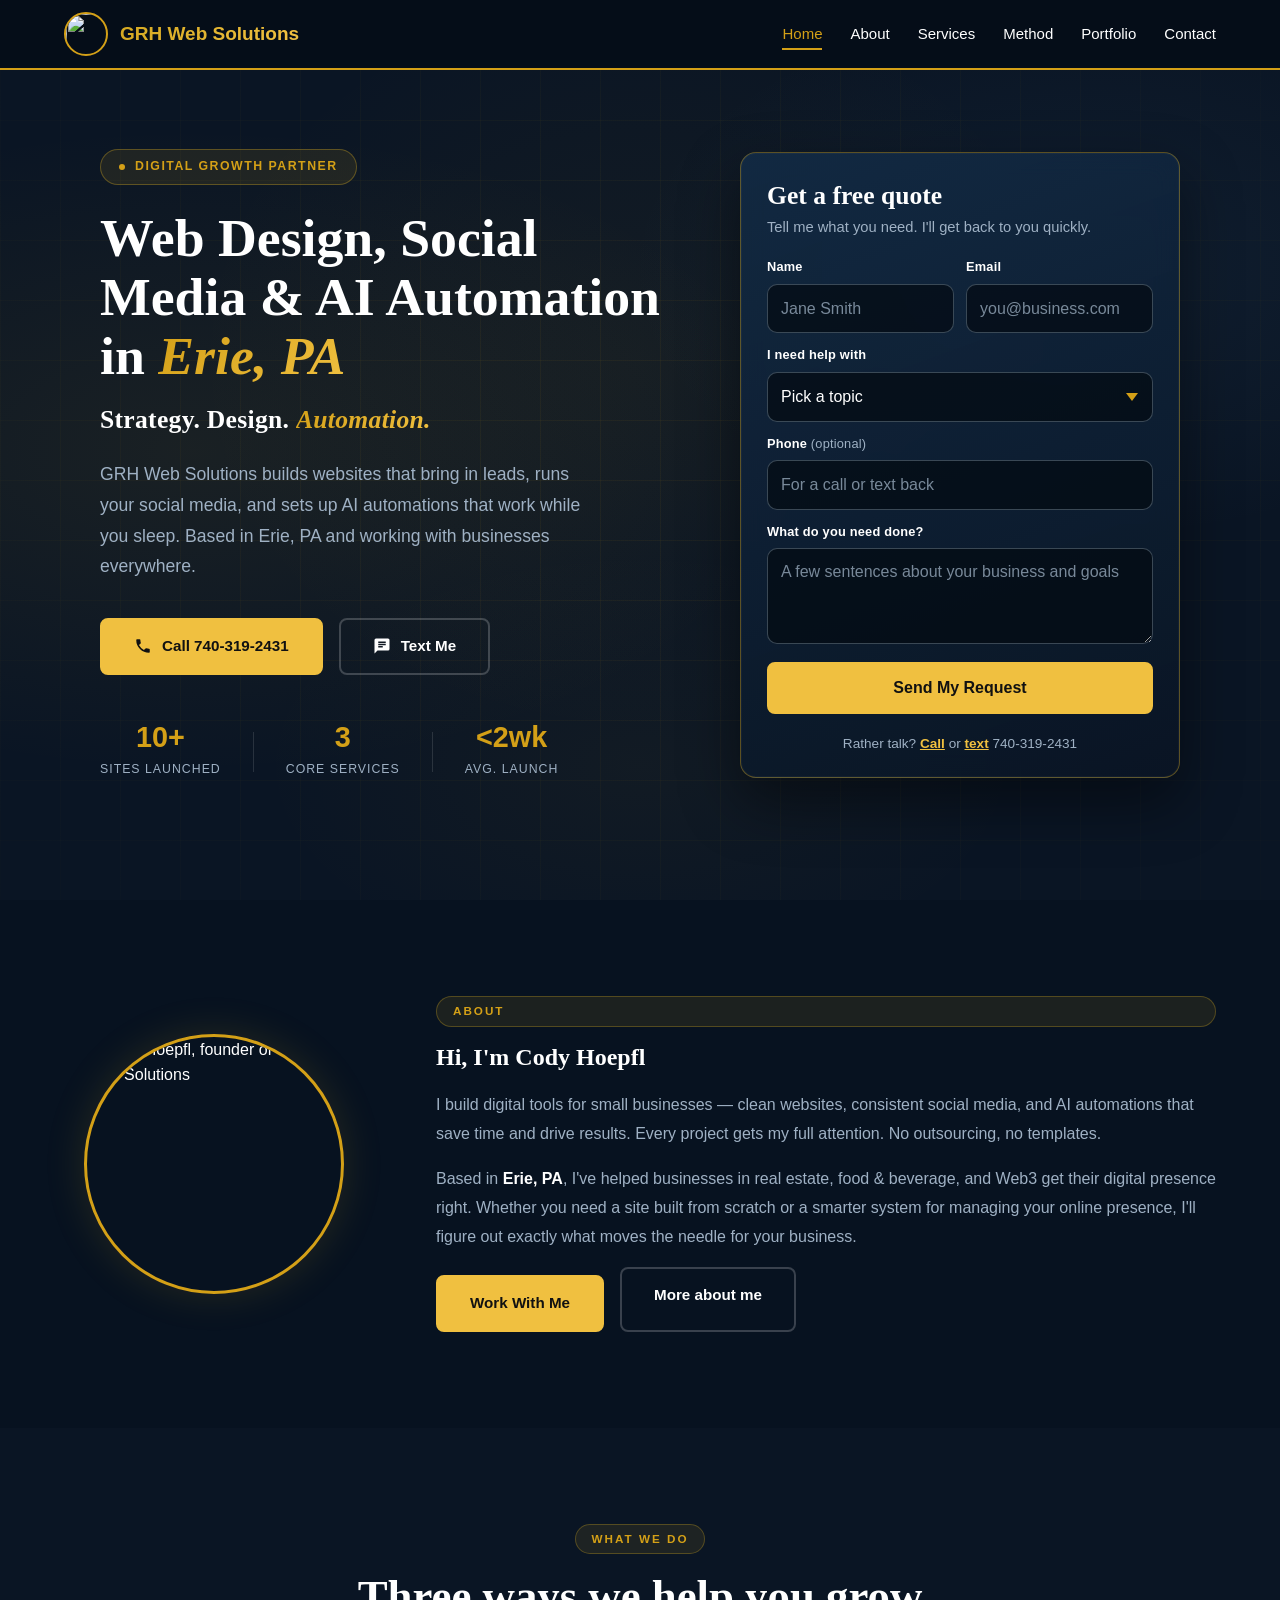
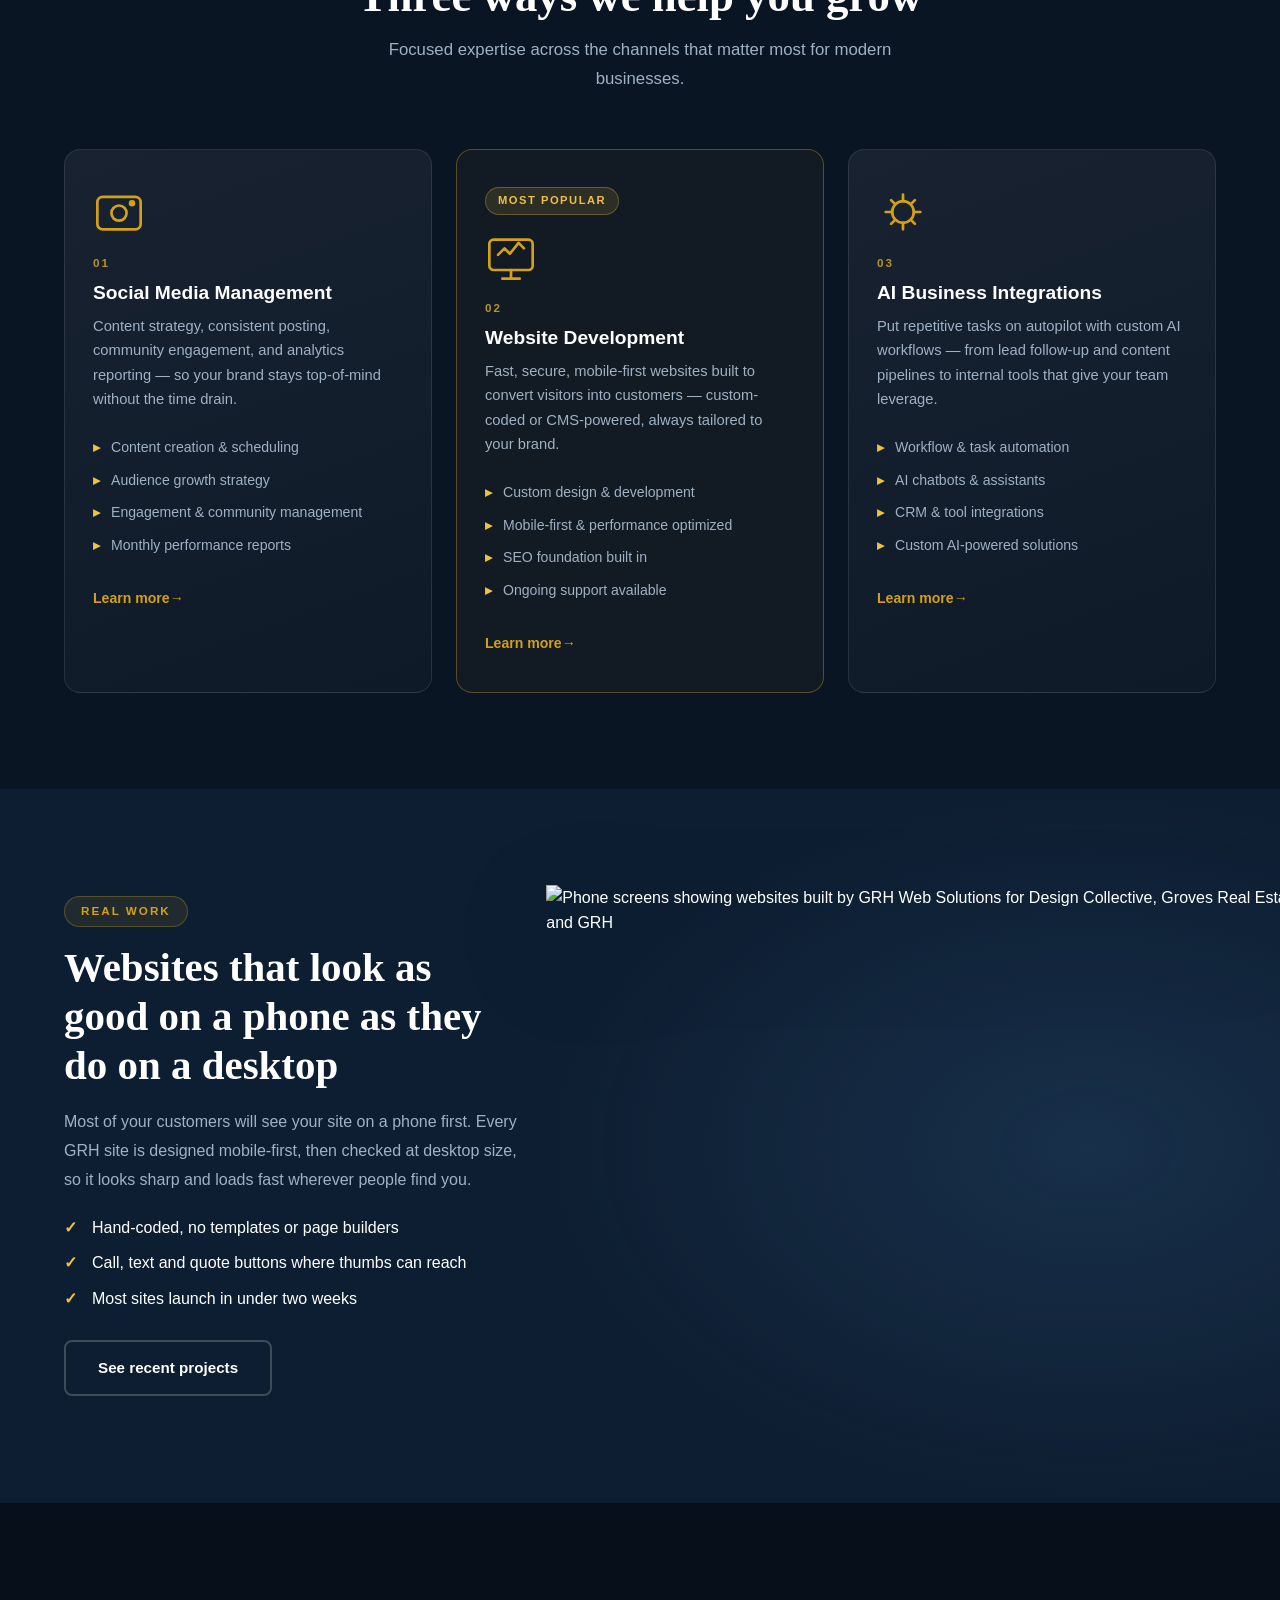
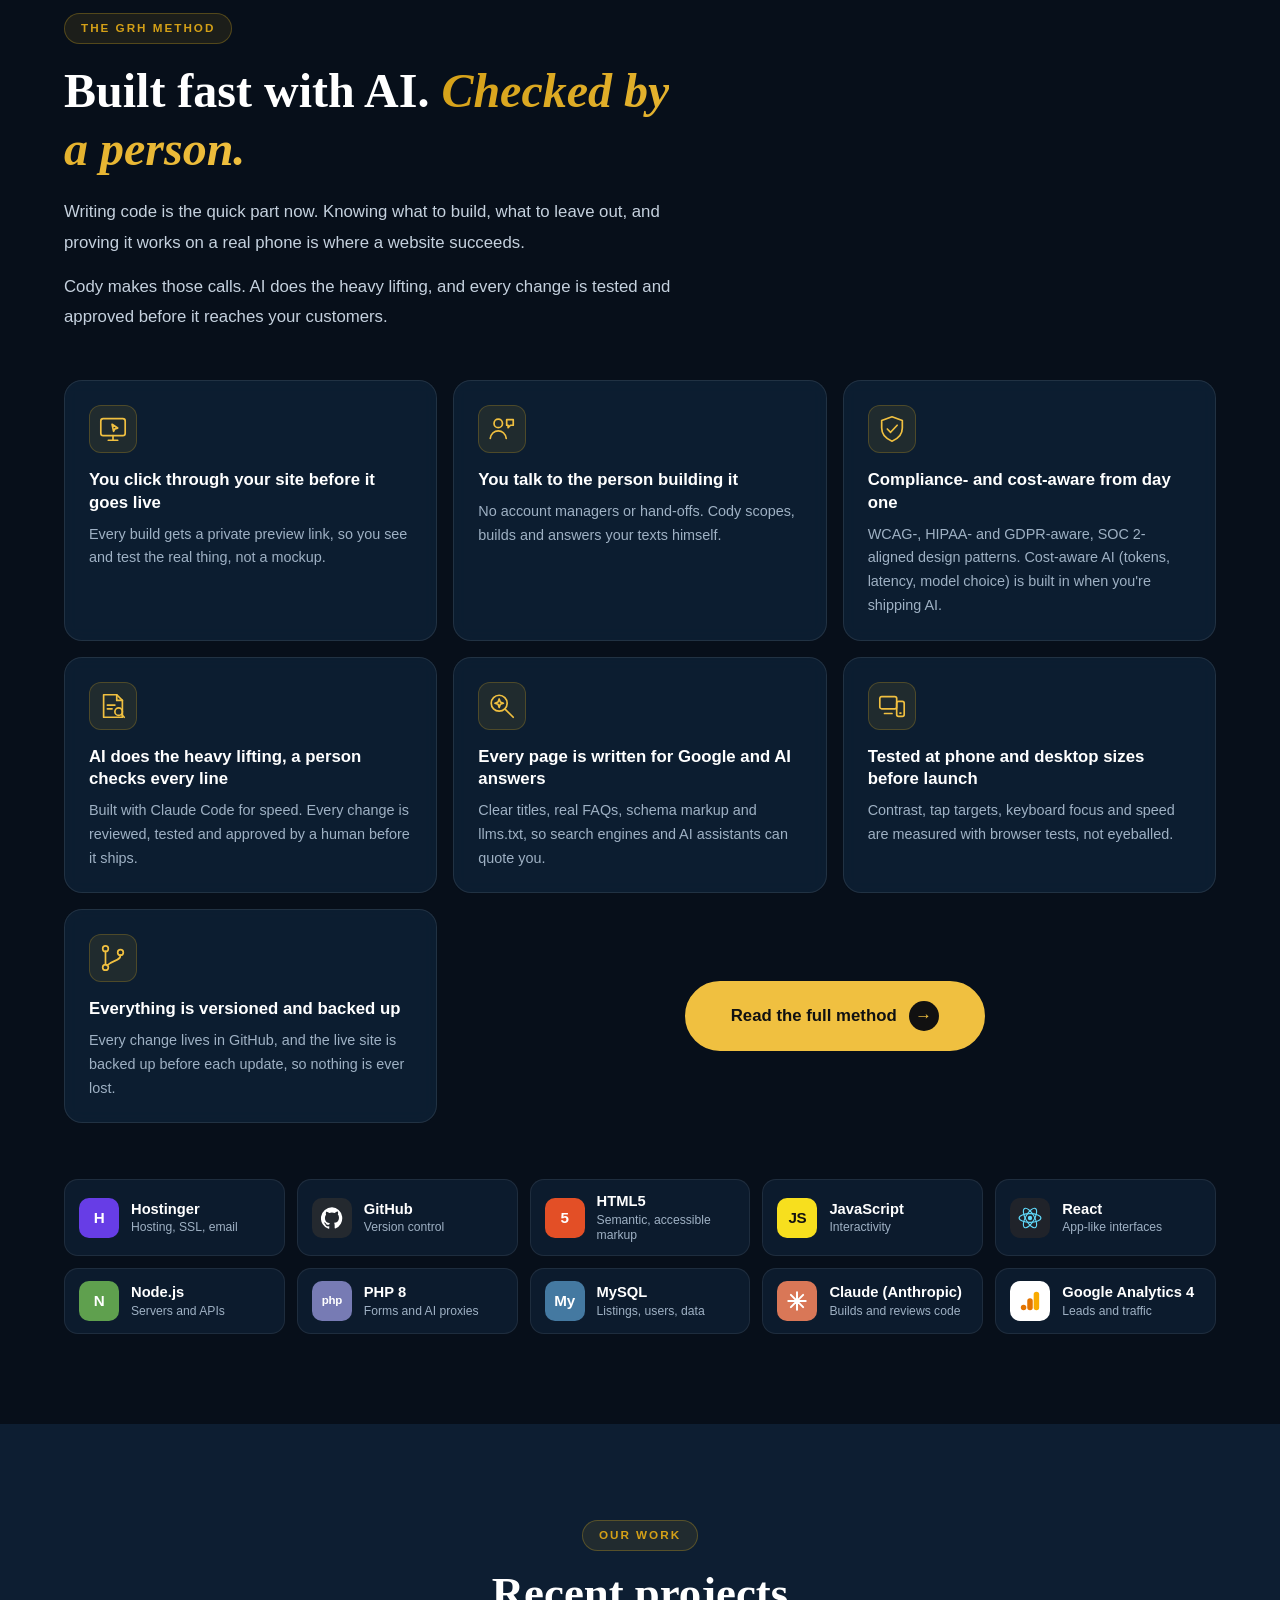
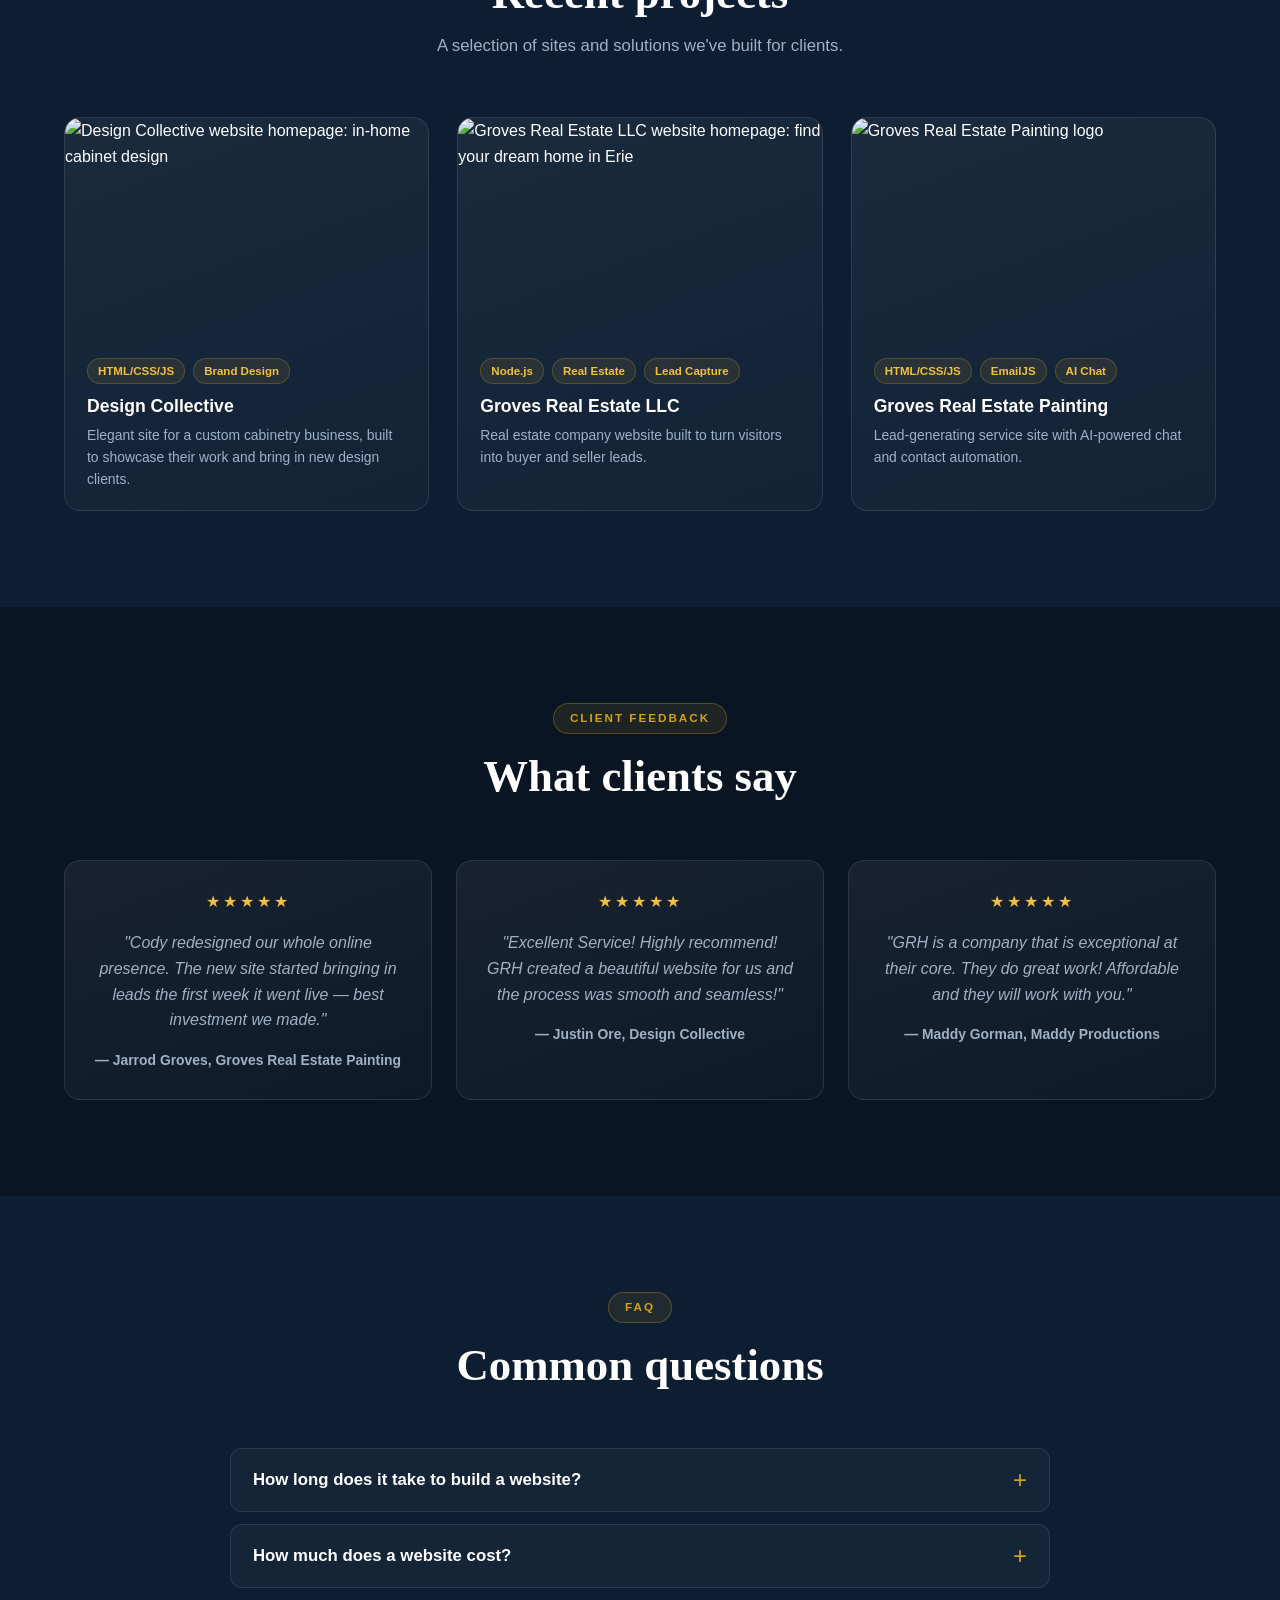
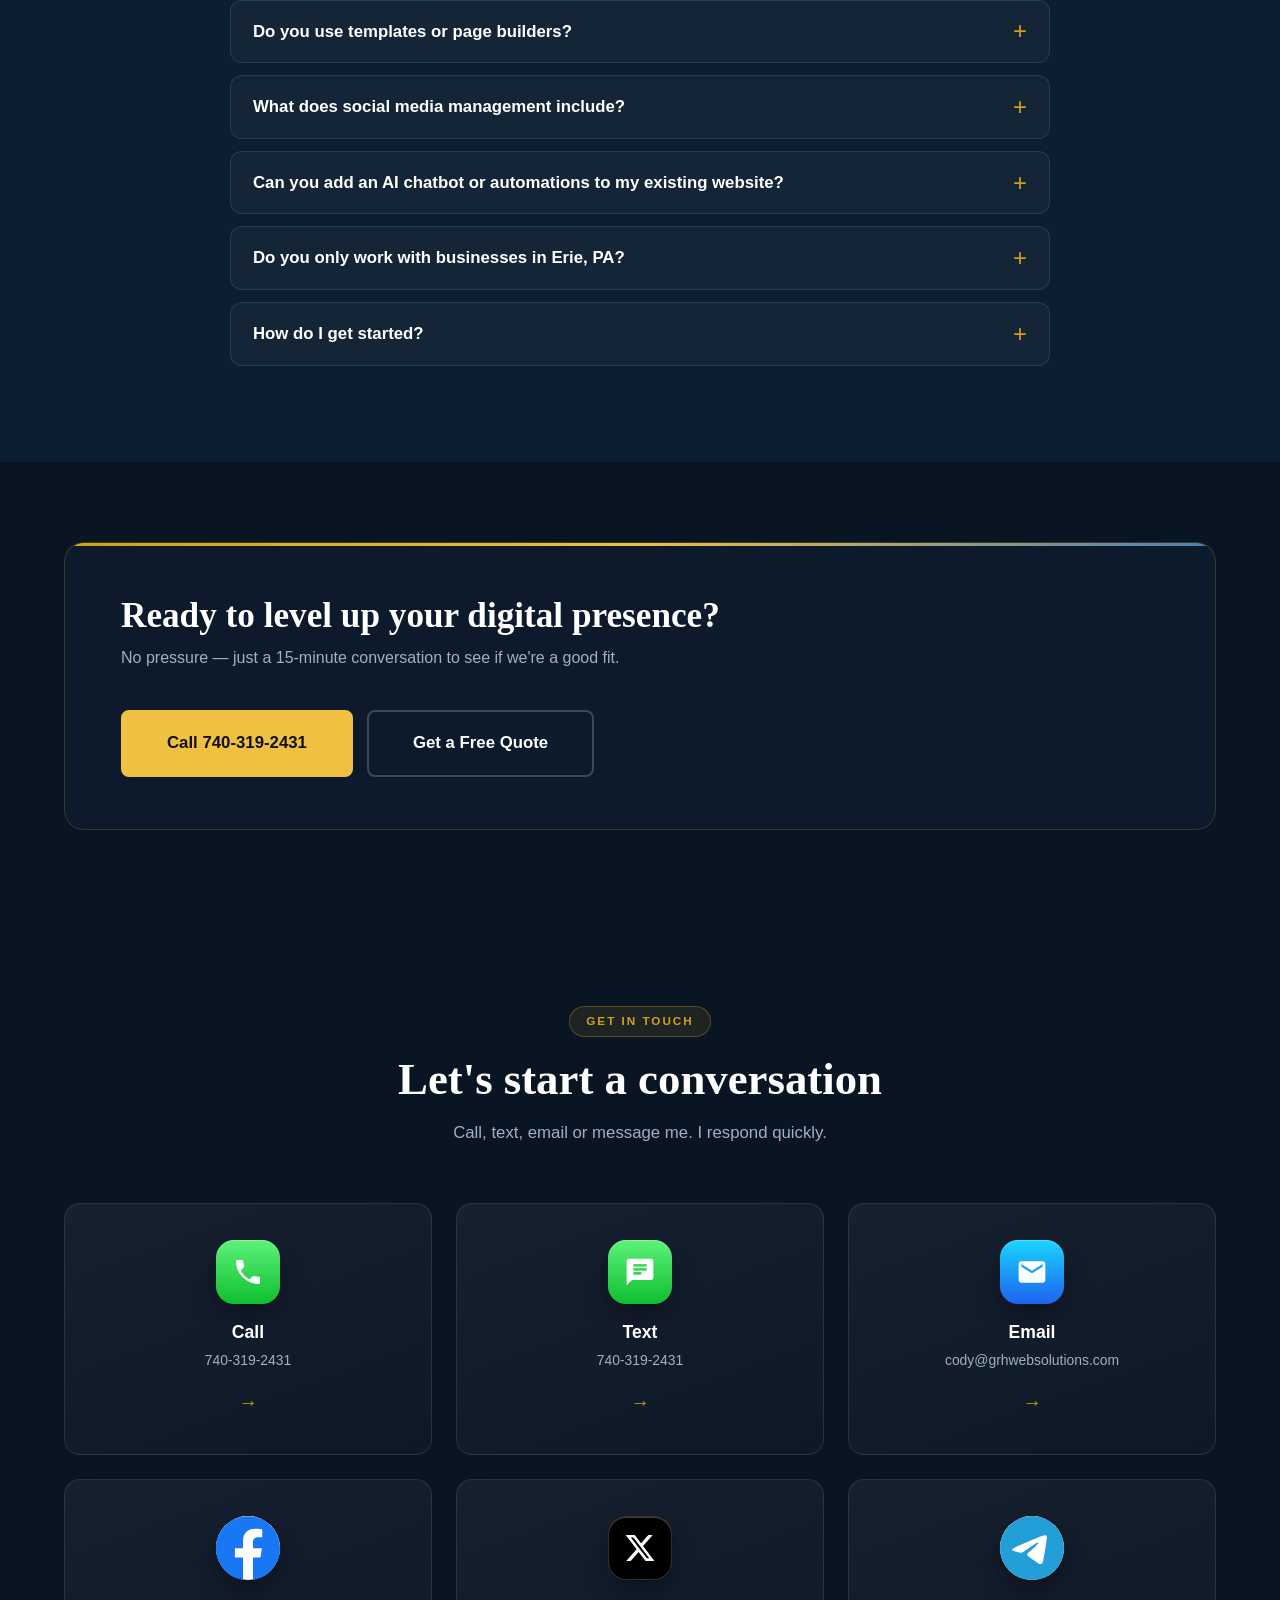
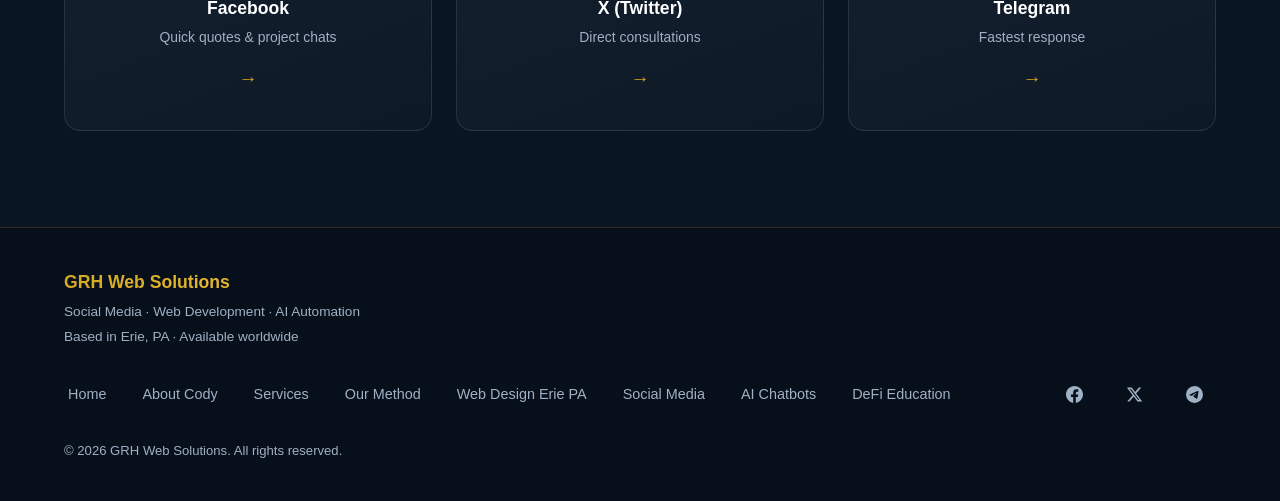
==== commit 750e17a8: "Add background imagery to DeFi, About hero and method principles; add Google Business Profile to sam" ====
--- a/index.html
+++ b/index.html
@@ -91,6 +91,7 @@
             "availableLanguage": "English"
           },
           "sameAs": [
+            "https://share.google/Q9K383u1Ahq8g55i9",
             "https://www.facebook.com/GRHwebsolutions",
             "https://x.com/gainrangerheffe",
             "https://t.me/gainrangershouse"
--- a/style.css
+++ b/style.css
@@ -977,3 +977,11 @@
   .stack-name small { display: none; }
   .phase { grid-template-columns: 1fr; gap: 6px; }
 }
+
+/* ─── SECTION BACKGROUND IMAGERY ─── */
+.bg-defi { position: relative; background: linear-gradient(90deg, rgb(10 21 36 / .78) 0%, rgb(10 21 36 / .5) 50%, rgb(10 21 36 / .75) 100%), url(images/defi-chart.webp) center / cover no-repeat; border-top: 1px solid rgb(212 168 32 / .15); border-bottom: 1px solid rgb(212 168 32 / .15); }
+.page-hero.bg-collage { background: linear-gradient(180deg, rgb(10 21 36 / .7) 0%, rgb(10 21 36 / .82) 60%, var(--bg-dark) 100%), url(images/work-collage.webp) center / cover no-repeat; padding-bottom: 110px; }
+.method-section-flat.bg-phones { background: linear-gradient(90deg, rgb(13 30 50 / .96) 0%, rgb(13 30 50 / .82) 45%, rgb(13 30 50 / .4) 100%), url(images/showcase-phones.webp) right -160px center / 1000px auto no-repeat, var(--bg-mid); }
+@media (max-width: 860px) {
+  .method-section-flat.bg-phones { background: linear-gradient(180deg, rgb(13 30 50 / .8), rgb(13 30 50 / .96) 35%), url(images/showcase-phones.webp) center top / 140% auto no-repeat, var(--bg-mid); }
+}
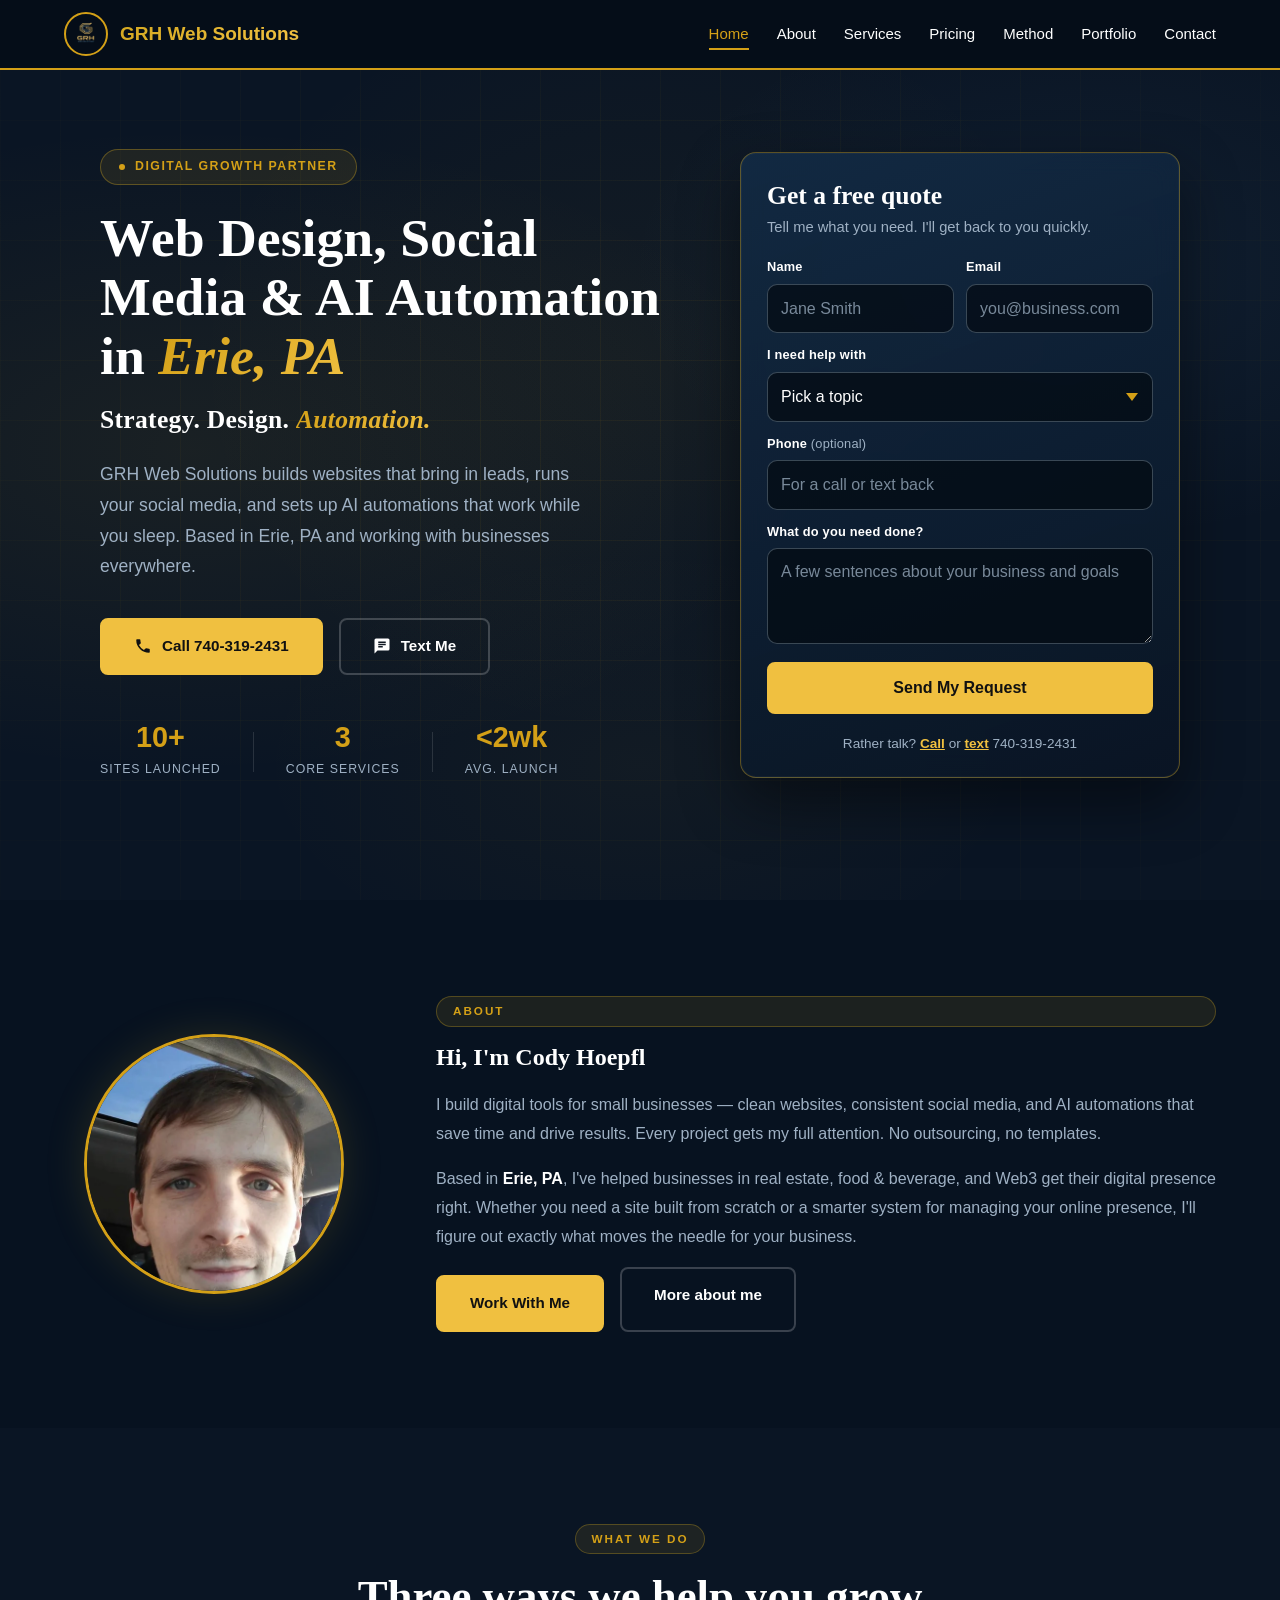
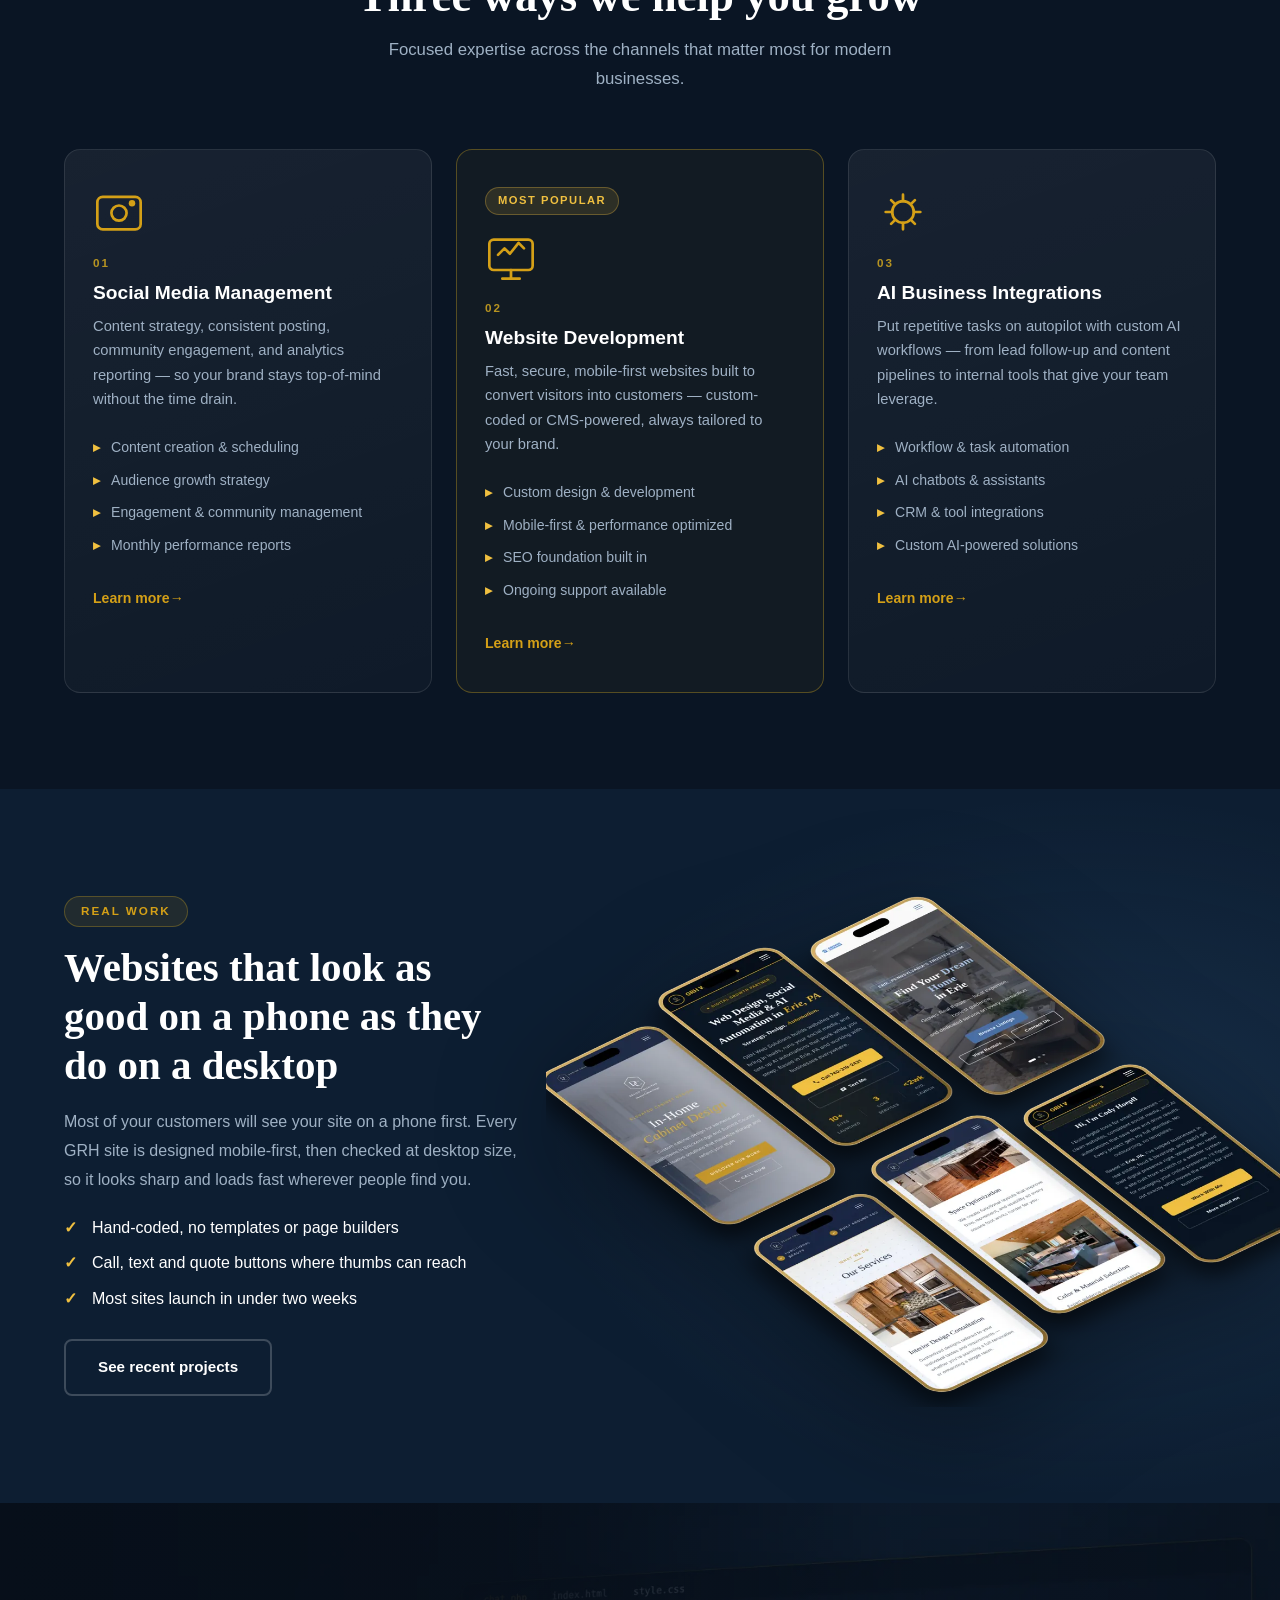
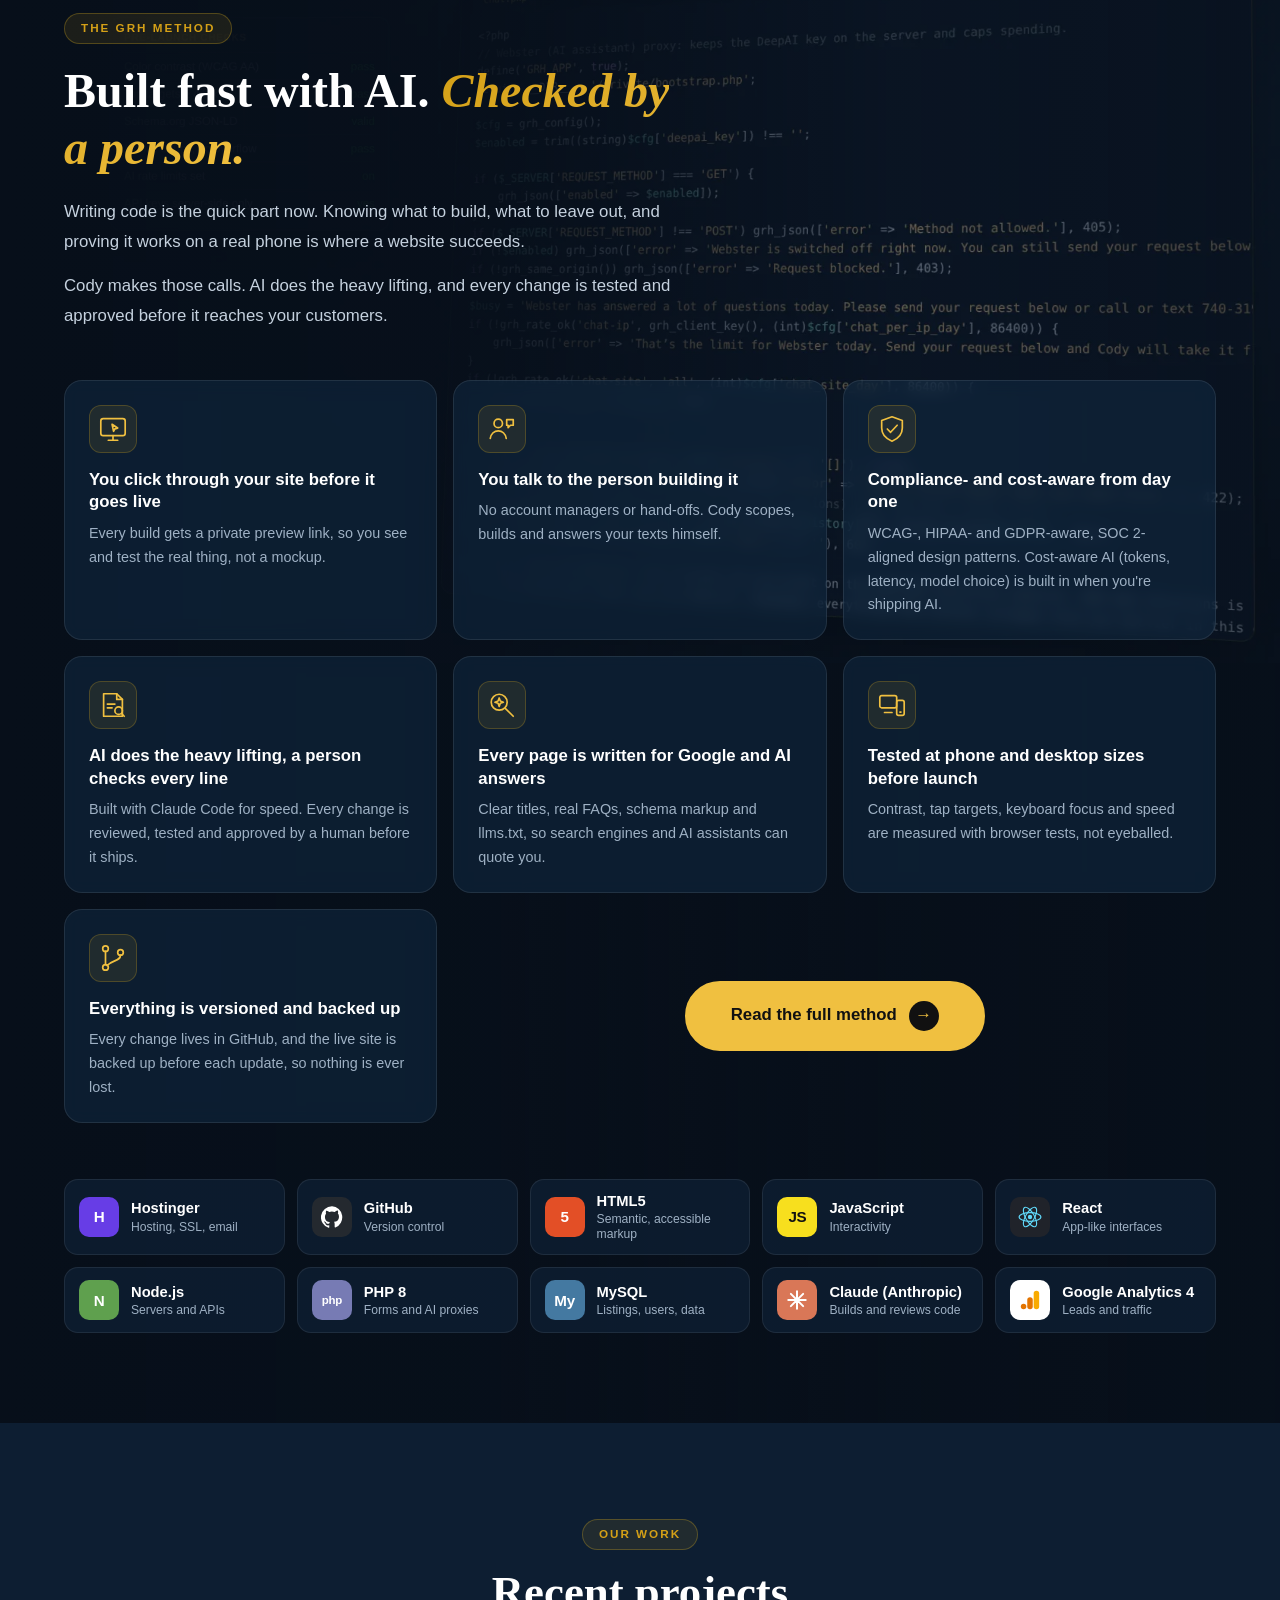
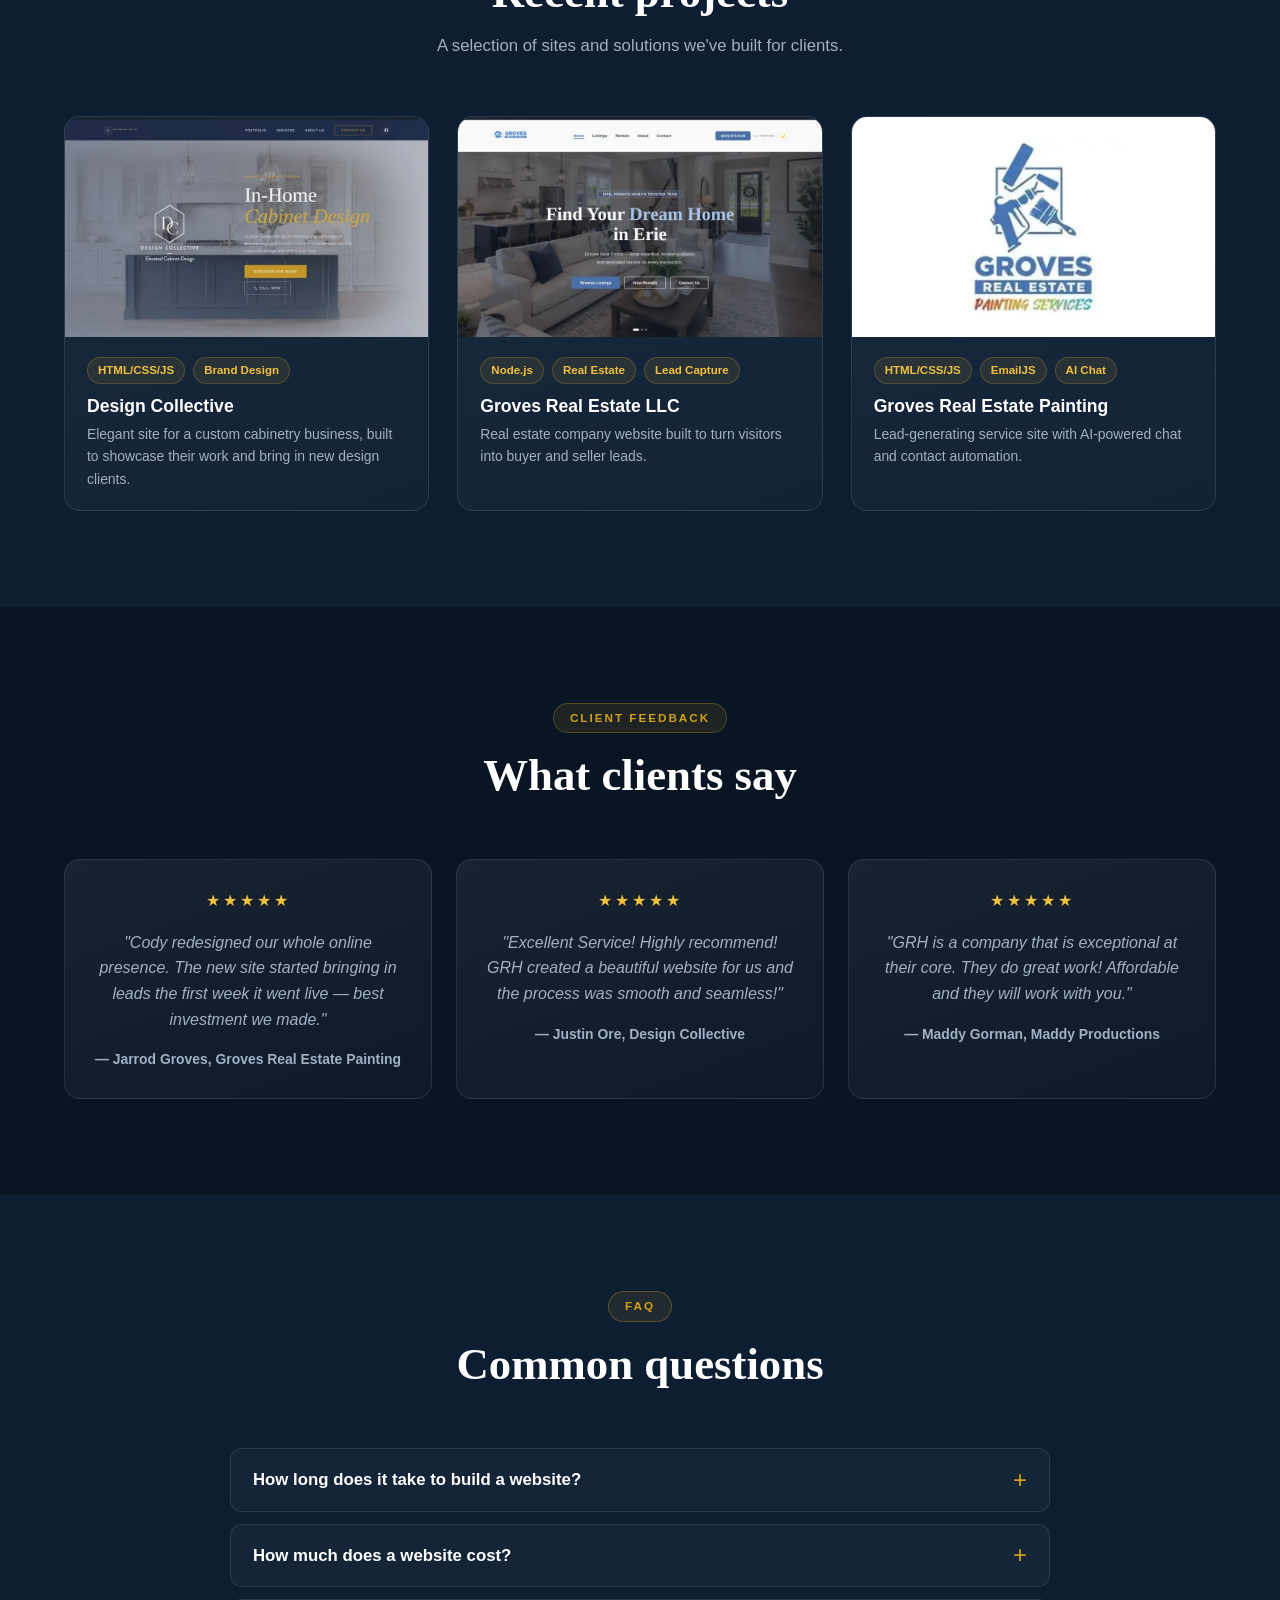
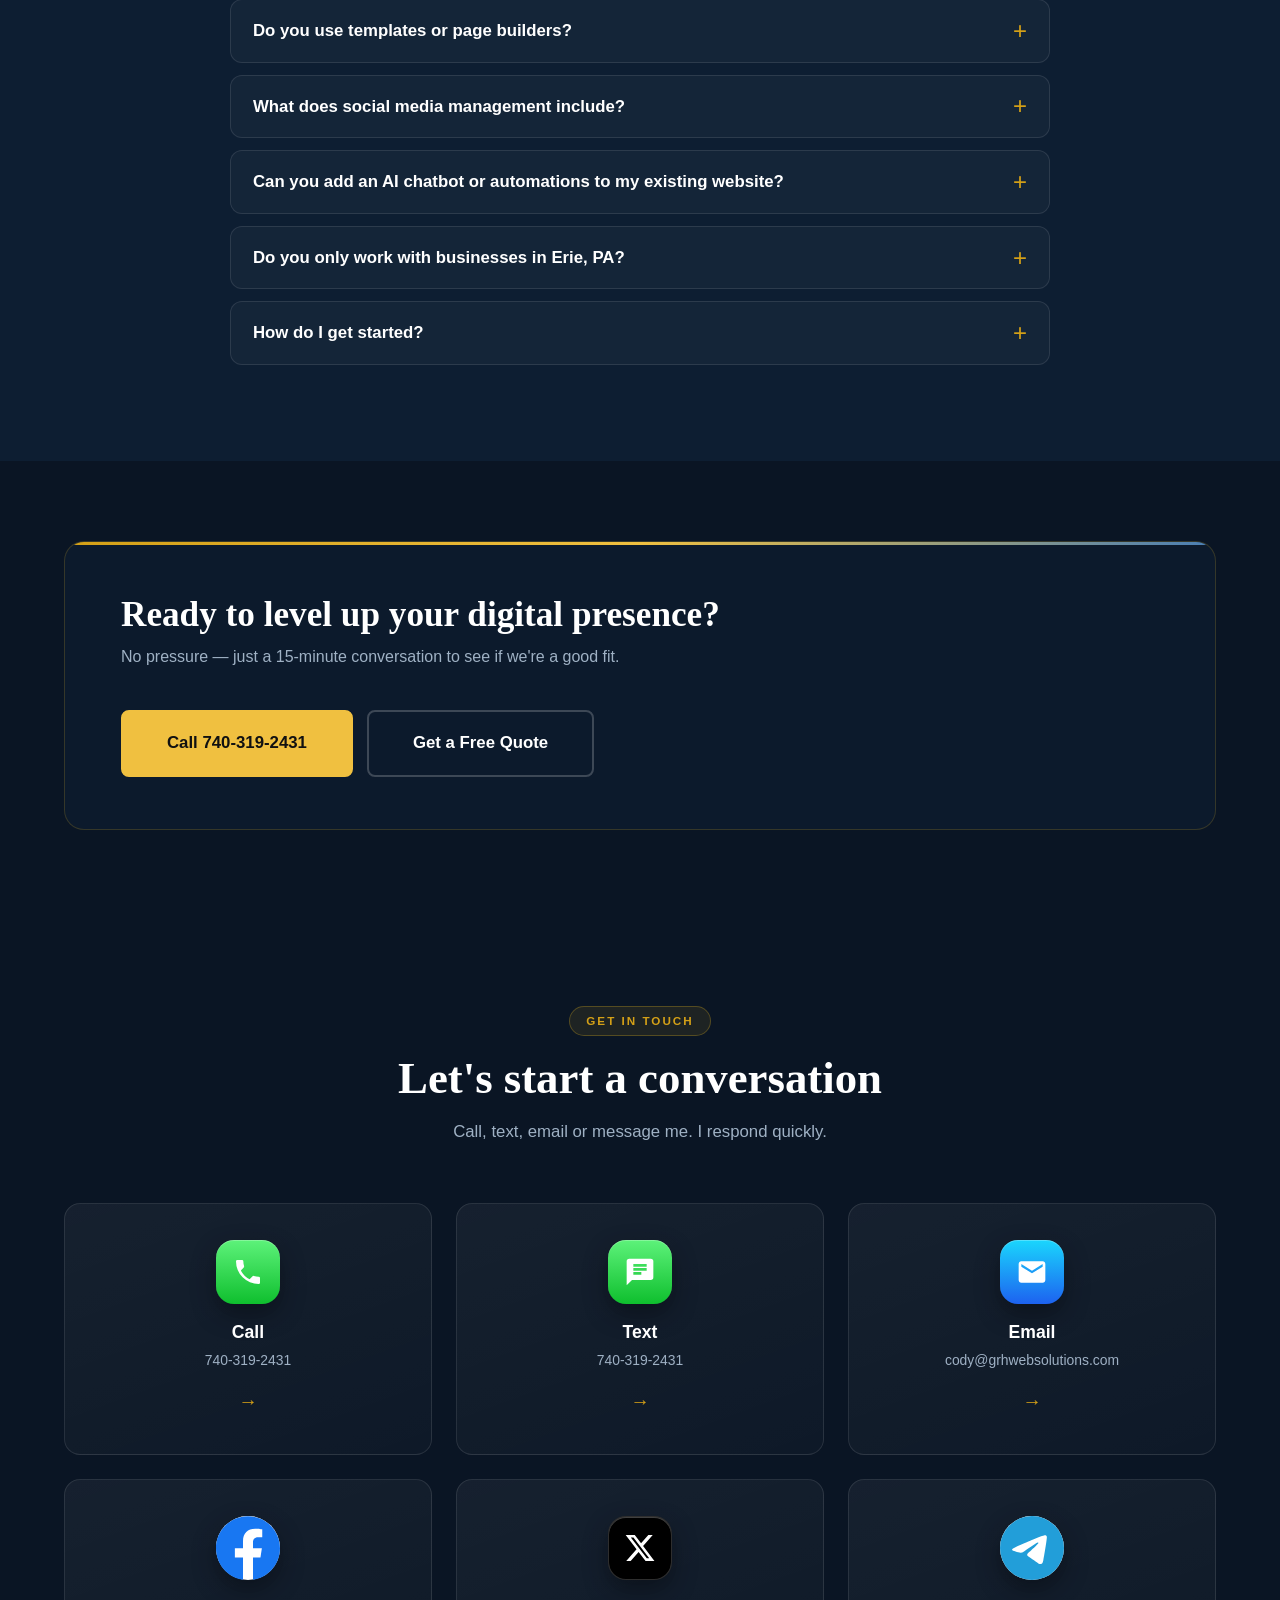
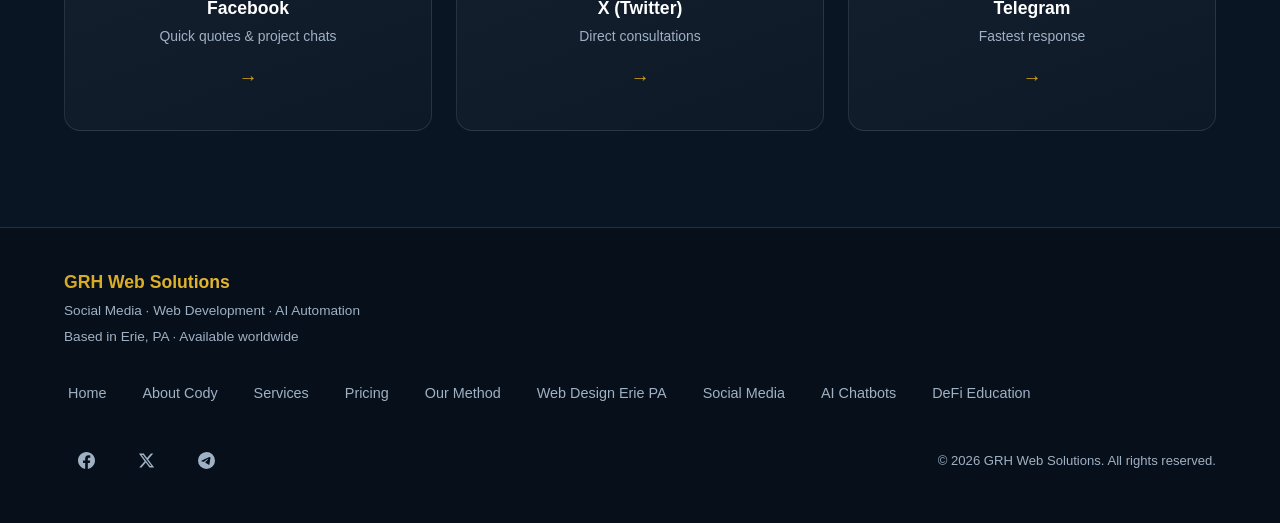
==== commit 981e3a6b: "Move pricing to its own page and keep images in git - New pricing.html with the full price list, Off" ====
--- a/index.html
+++ b/index.html
@@ -45,8 +45,8 @@
     <link rel="icon" type="image/png" sizes="32x32" href="images/favicon-32.png">
     <link rel="apple-touch-icon" sizes="180x180" href="images/apple-touch-icon.png">
 
-    <link rel="stylesheet" href="style.css?v=20261007c">
-    <script src="script.js?v=20261007c" defer></script>
+    <link rel="stylesheet" href="style.css?v=20261011a">
+    <script src="script.js?v=20261011a" defer></script>
     <script type="application/ld+json">
     {
       "@context": "https://schema.org",
@@ -143,7 +143,7 @@
               }
             ]
           },
-          "priceRange": "$350–$5,000+",
+          "priceRange": "$500–$6,500+",
           "aggregateRating": {
             "@type": "AggregateRating",
             "ratingValue": "5",
@@ -218,7 +218,7 @@
               "name": "How much does a website cost?",
               "acceptedAnswer": {
                 "@type": "Answer",
-                "text": "Every project is quoted individually, but typical ranges are: simple static websites $350–$750; websites that need a server (logins, databases, booking, online stores or a custom back end) $1,000–$5,000+; and iOS and Android apps $2,000–$4,000 each. Call or text 740-319-2431 or use the quote form for an exact price."
+                "text": "Static websites start at $500 for 3 pages, websites that need a server start at $3,000, and online stores start at $6,500. Every build includes basic Google SEO and schema markup. Full pricing: https://grhwebsolutions.com/pricing.html"
               }
             },
             {
@@ -281,6 +281,7 @@
                 <a href="/" class="nav-link active" aria-current="page">Home</a>
                 <a href="/about.html" class="nav-link">About</a>
                 <a href="/services.html" class="nav-link">Services</a>
+                <a href="/pricing.html" class="nav-link">Pricing</a>
                 <a href="/methodology.html" class="nav-link">Method</a>
                 <a href="#portfolio" class="nav-link">Portfolio</a>
                 <a href="#contact" class="nav-link">Contact</a>
@@ -707,7 +708,7 @@
                     </details>
                     <details class="faq-item">
                         <summary><h3>How much does a website cost?</h3></summary>
-                        <p>Every project is quoted individually, but typical ranges are: simple static websites $350&ndash;$750; websites that need a server (logins, databases, booking, online stores or a custom back end) $1,000&ndash;$5,000+; and iOS and Android apps $2,000&ndash;$4,000 each. Call or text <a href="tel:+17403192431">740-319-2431</a> or use the <a href="#quote">quote form</a> for an exact price.</p>
+                        <p>Static websites start at $500 for 3 pages, websites that need a server start at $3,000, and online stores start at $6,500. Every build includes basic Google SEO and schema markup. See the <a href="/pricing.html">full pricing page</a>, or call or text <a href="tel:+17403192431">740-319-2431</a> for an exact quote.</p>
                     </details>
                     <details class="faq-item">
                         <summary><h3>Do you use templates or page builders?</h3></summary>
@@ -839,6 +840,7 @@
                     <a href="/">Home</a>
                     <a href="/about.html">About Cody</a>
                     <a href="/services.html">Services</a>
+                    <a href="/pricing.html">Pricing</a>
                     <a href="/methodology.html">Our Method</a>
                     <a href="/web-design-erie-pa.html">Web Design Erie PA</a>
                     <a href="/social-media-management.html">Social Media</a>
@@ -880,4 +882,4 @@
     </a>
 
 </body>
-</html>+</html>
--- a/style.css
+++ b/style.css
@@ -985,3 +985,13 @@
 @media (max-width: 860px) {
   .method-section-flat.bg-phones { background: linear-gradient(180deg, rgb(13 30 50 / .8), rgb(13 30 50 / .96) 35%), url(images/showcase-phones.webp) center top / 140% auto no-repeat, var(--bg-mid); }
 }
+.content-section.bg-compliance { background: linear-gradient(90deg, rgb(13 30 50 / .97) 0%, rgb(13 30 50 / .9) 45%, rgb(13 30 50 / .5) 100%), url(images/compliance-shield.webp) right -200px center / auto 100% no-repeat, var(--bg-mid); }
+.bg-compliance .method-card { background: rgb(13 30 50 / .82); }
+@media (max-width: 860px) {
+  .content-section.bg-compliance { background: linear-gradient(180deg, rgb(13 30 50 / .78), rgb(13 30 50 / .95) 40%), url(images/compliance-shield.webp) 75% top / auto 520px no-repeat, var(--bg-mid); }
+}
+
+/* ─── PRICING PAGE ─── */
+.page-hero.bg-pricing { background: linear-gradient(180deg, rgb(10 21 36 / .8) 0%, rgb(10 21 36 / .9) 60%, var(--bg-dark) 100%), url(images/showcase-phones.webp) center 40% / 1100px auto no-repeat, var(--bg-dark); }
+.pricing-prose { max-width: 1100px; }
+.pricing-prose .price-grid { grid-template-columns: repeat(auto-fit, minmax(240px, 1fr)); }
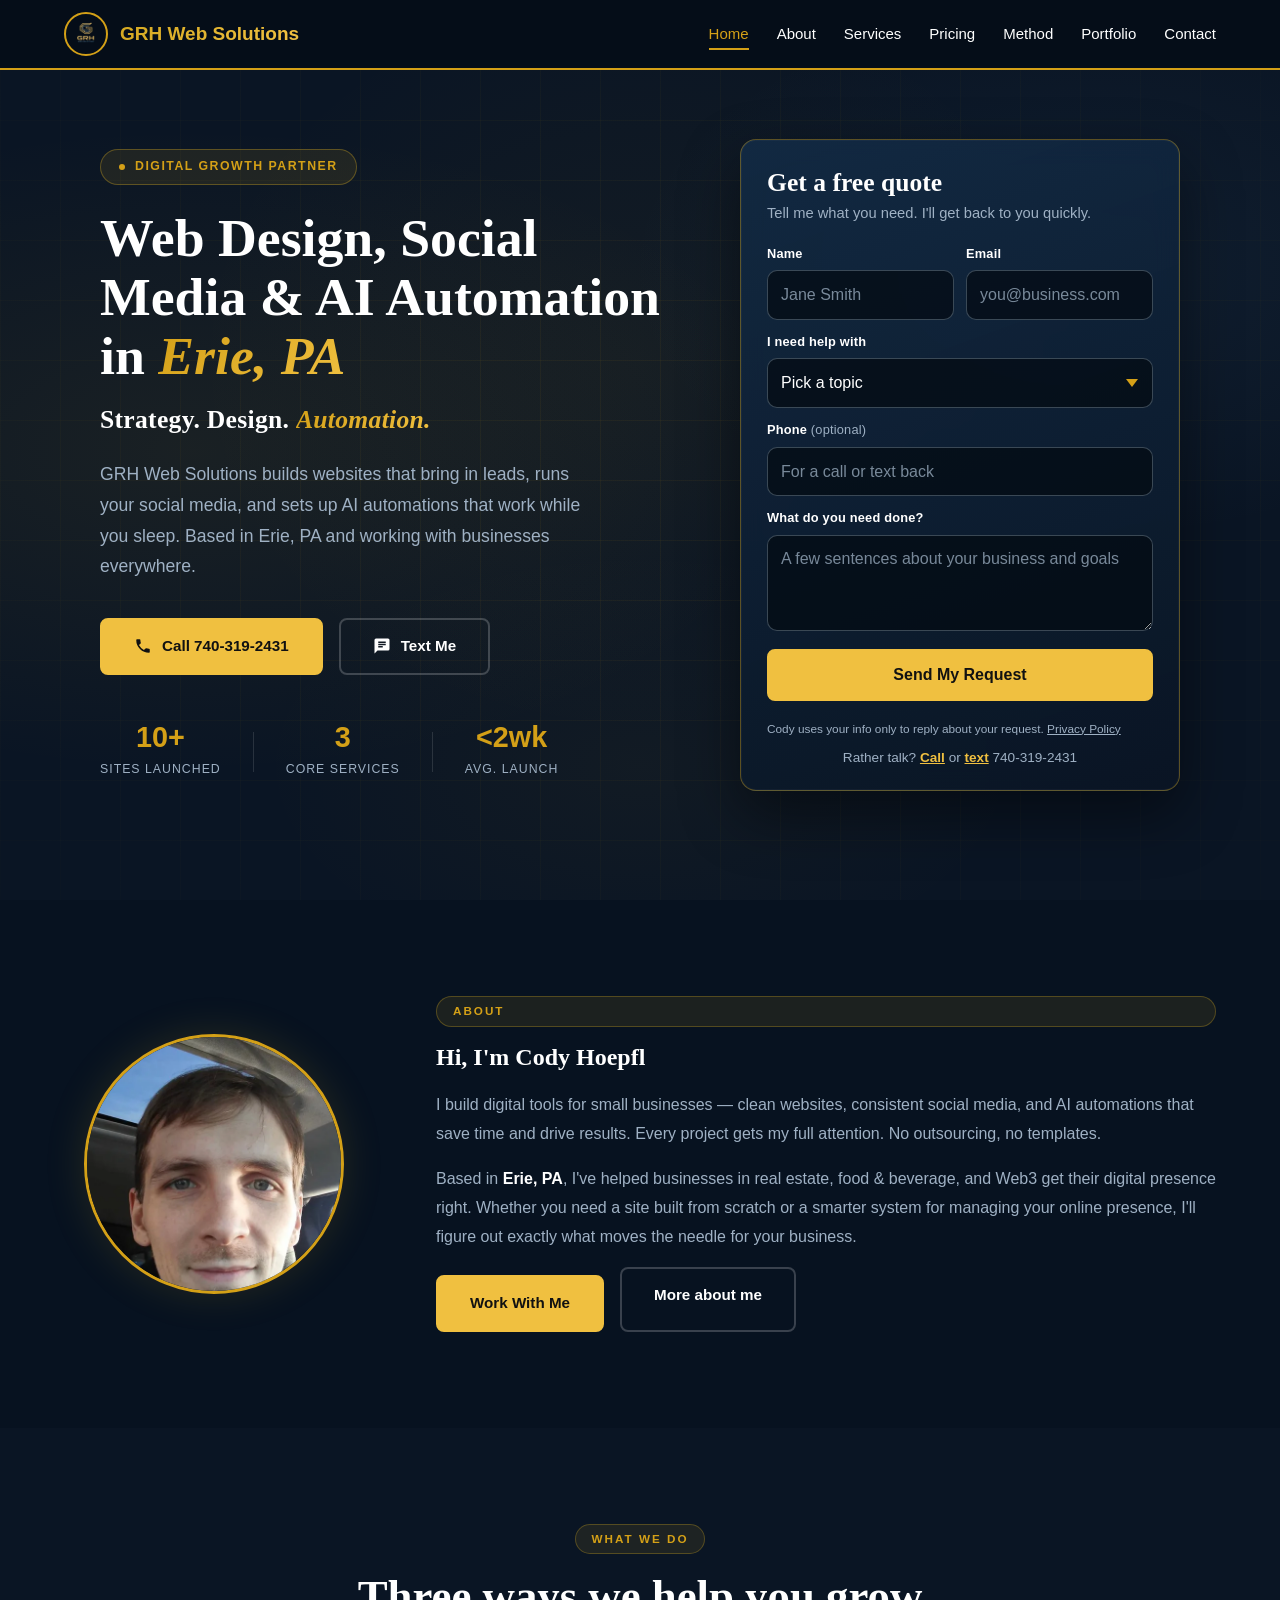
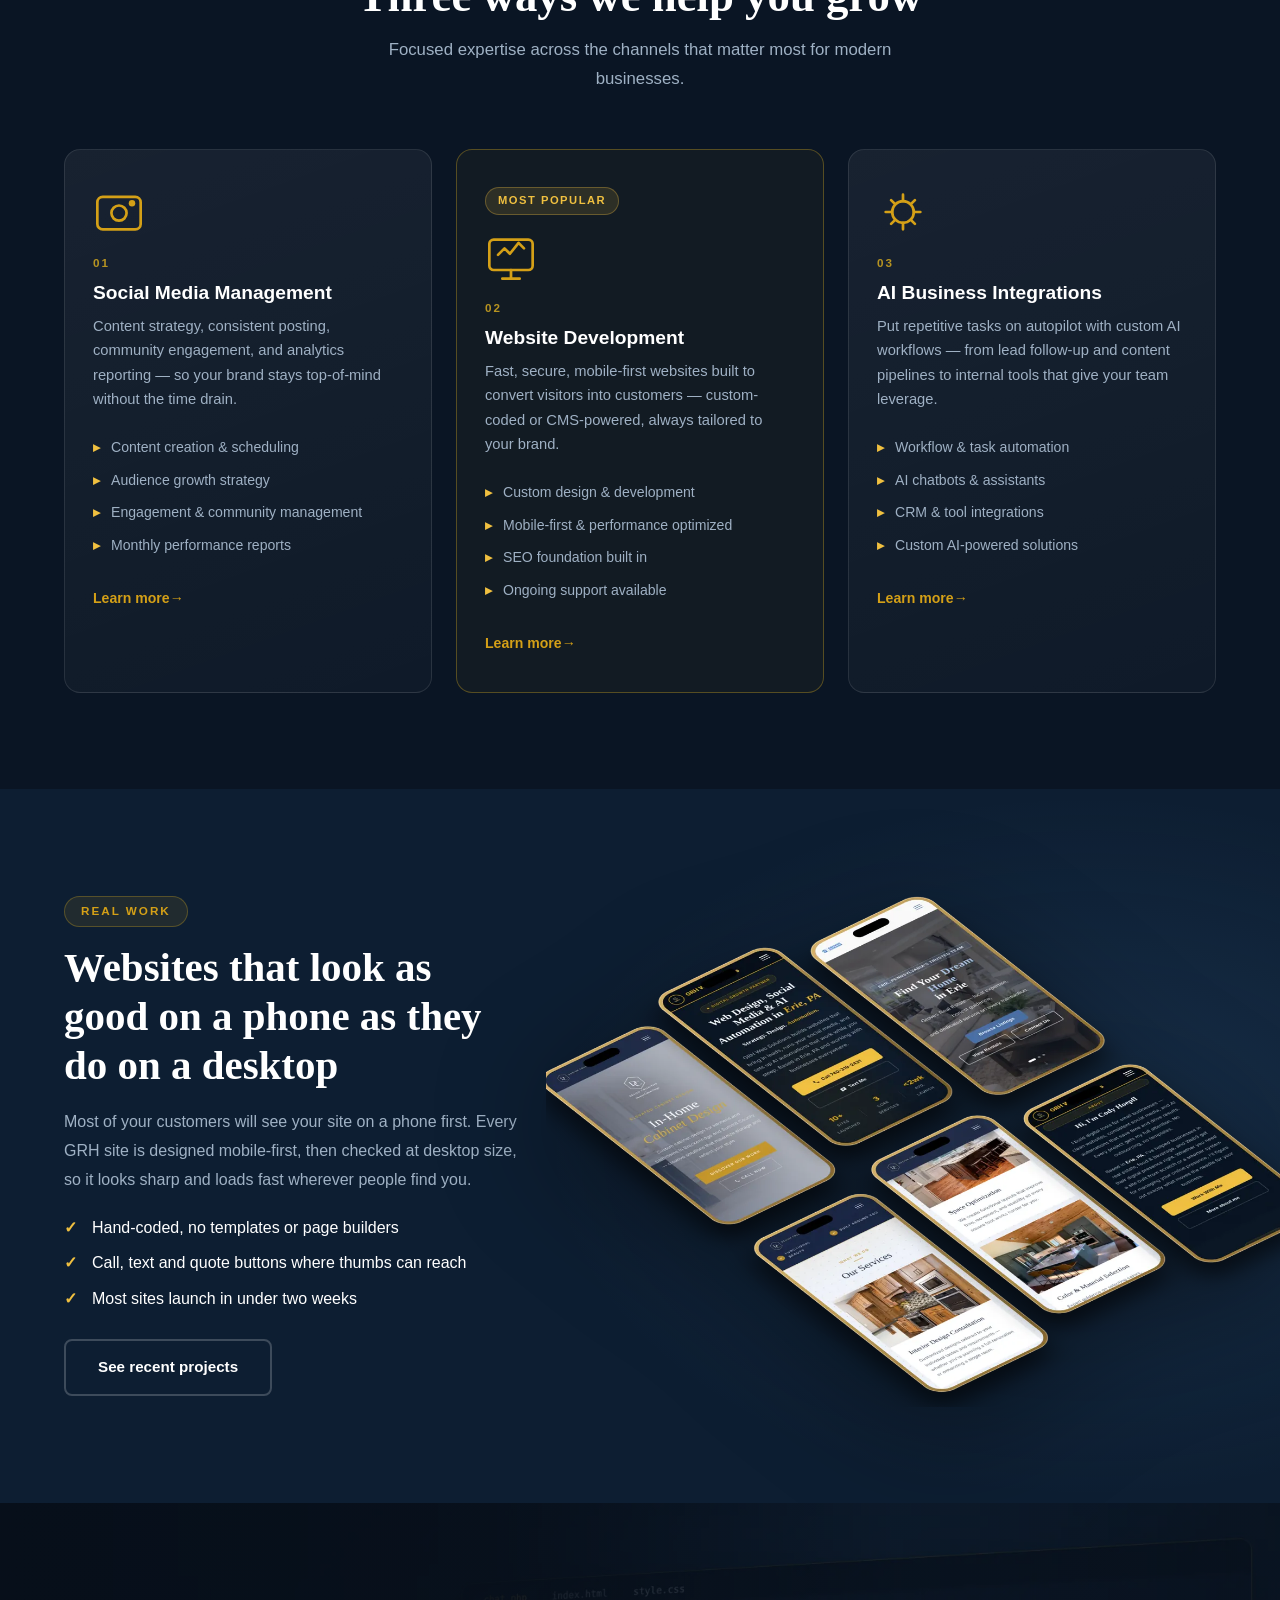
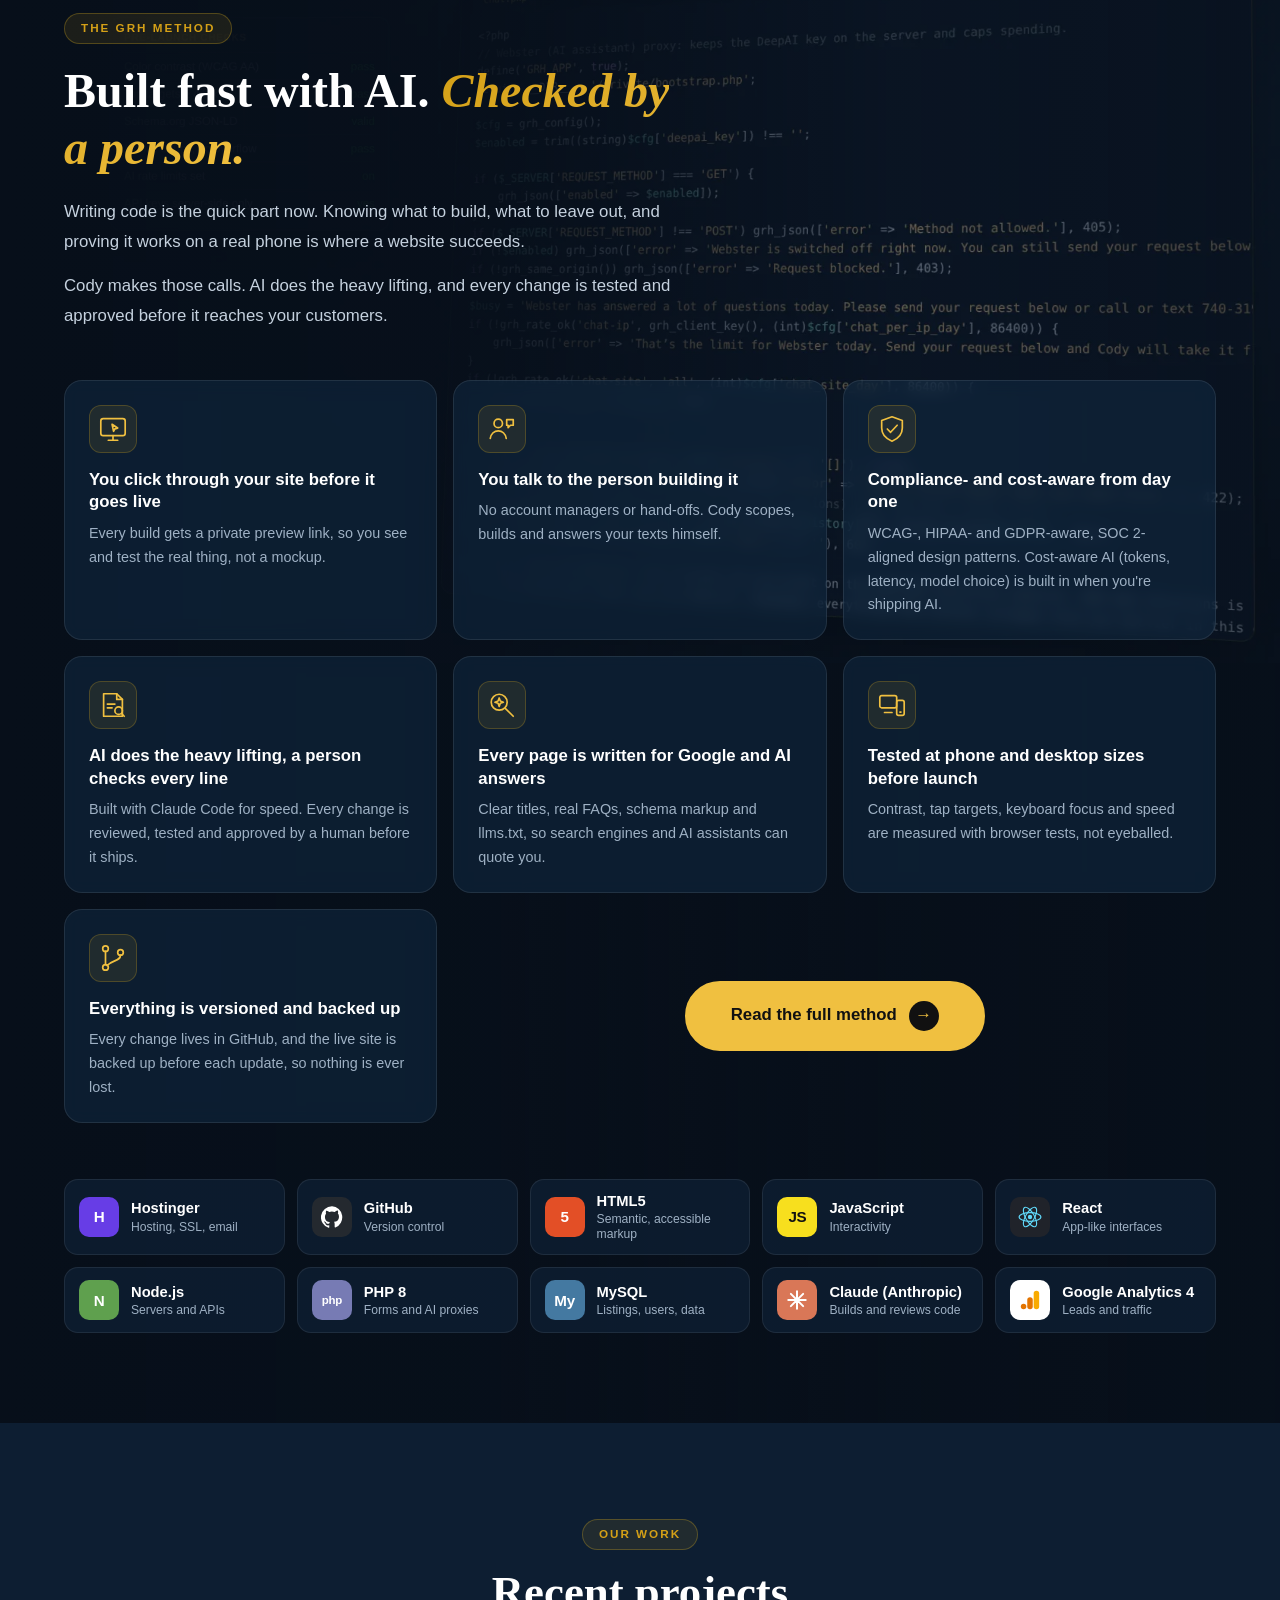
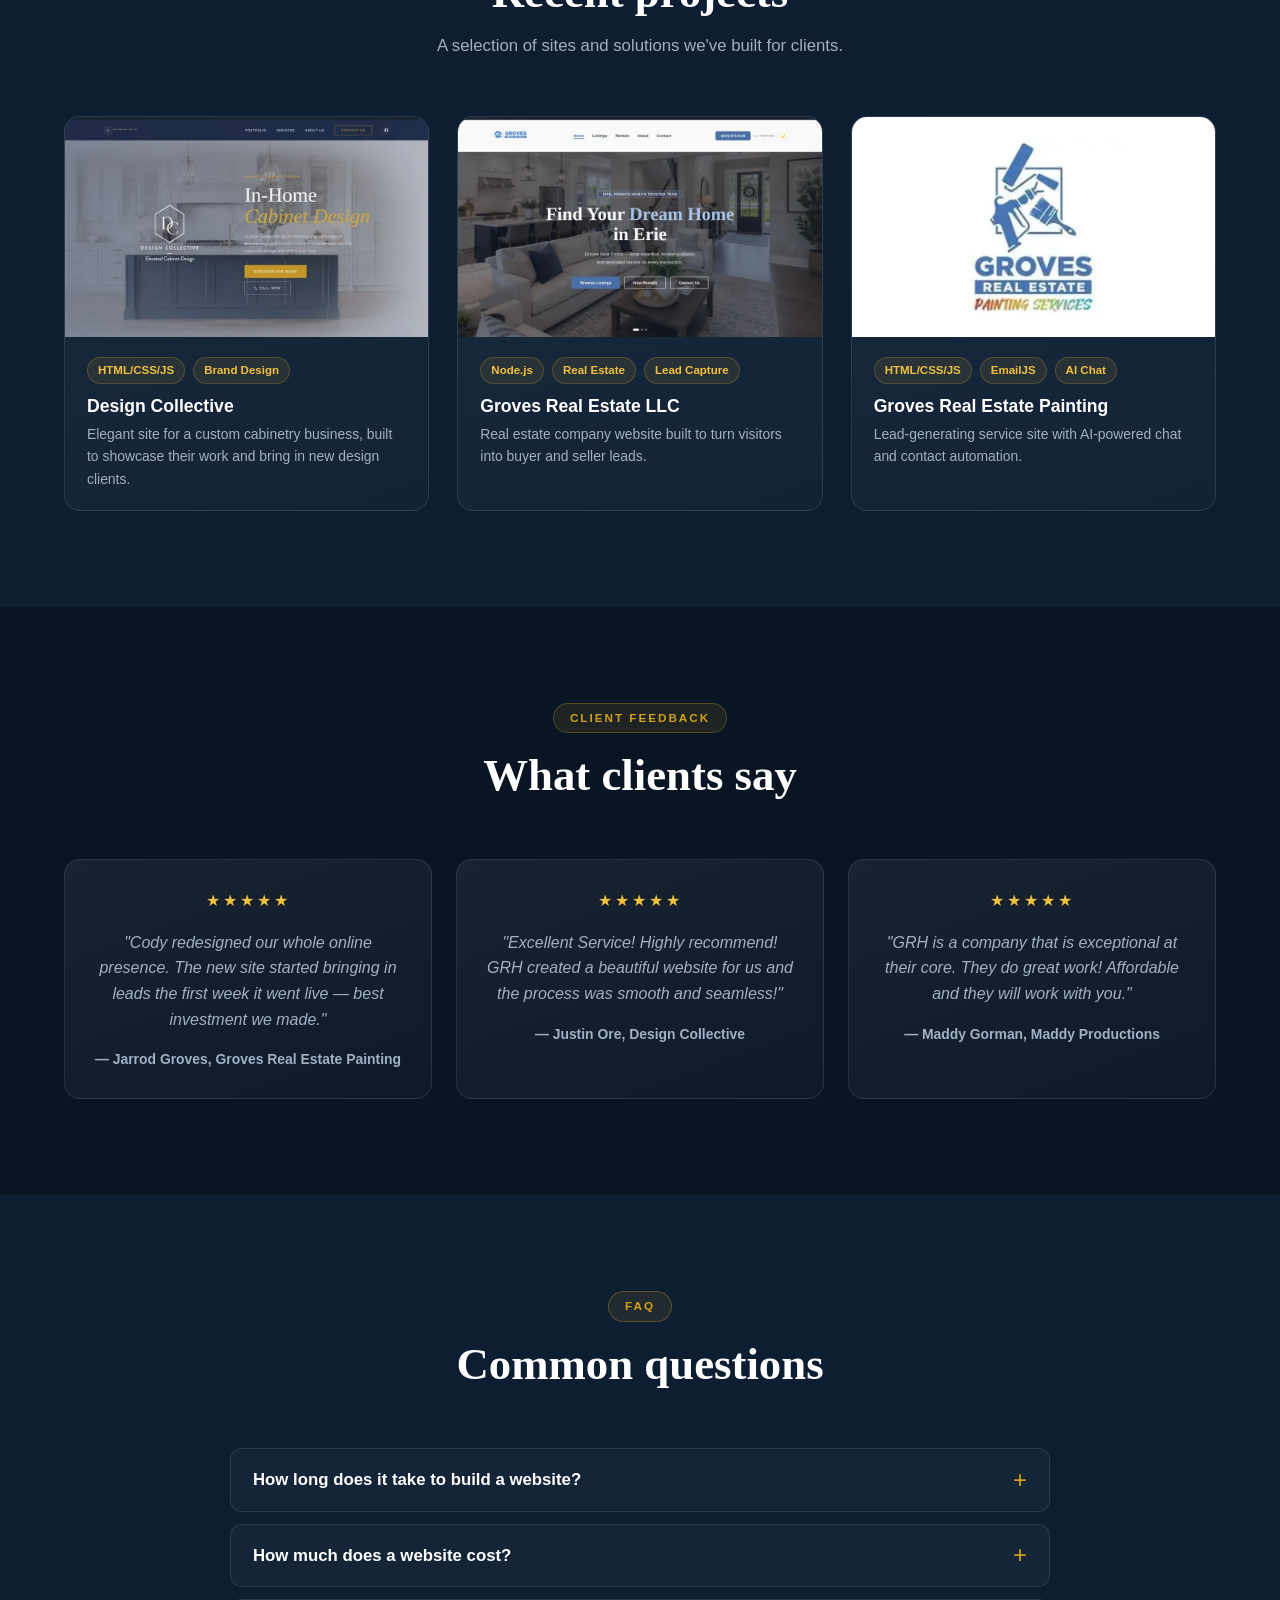
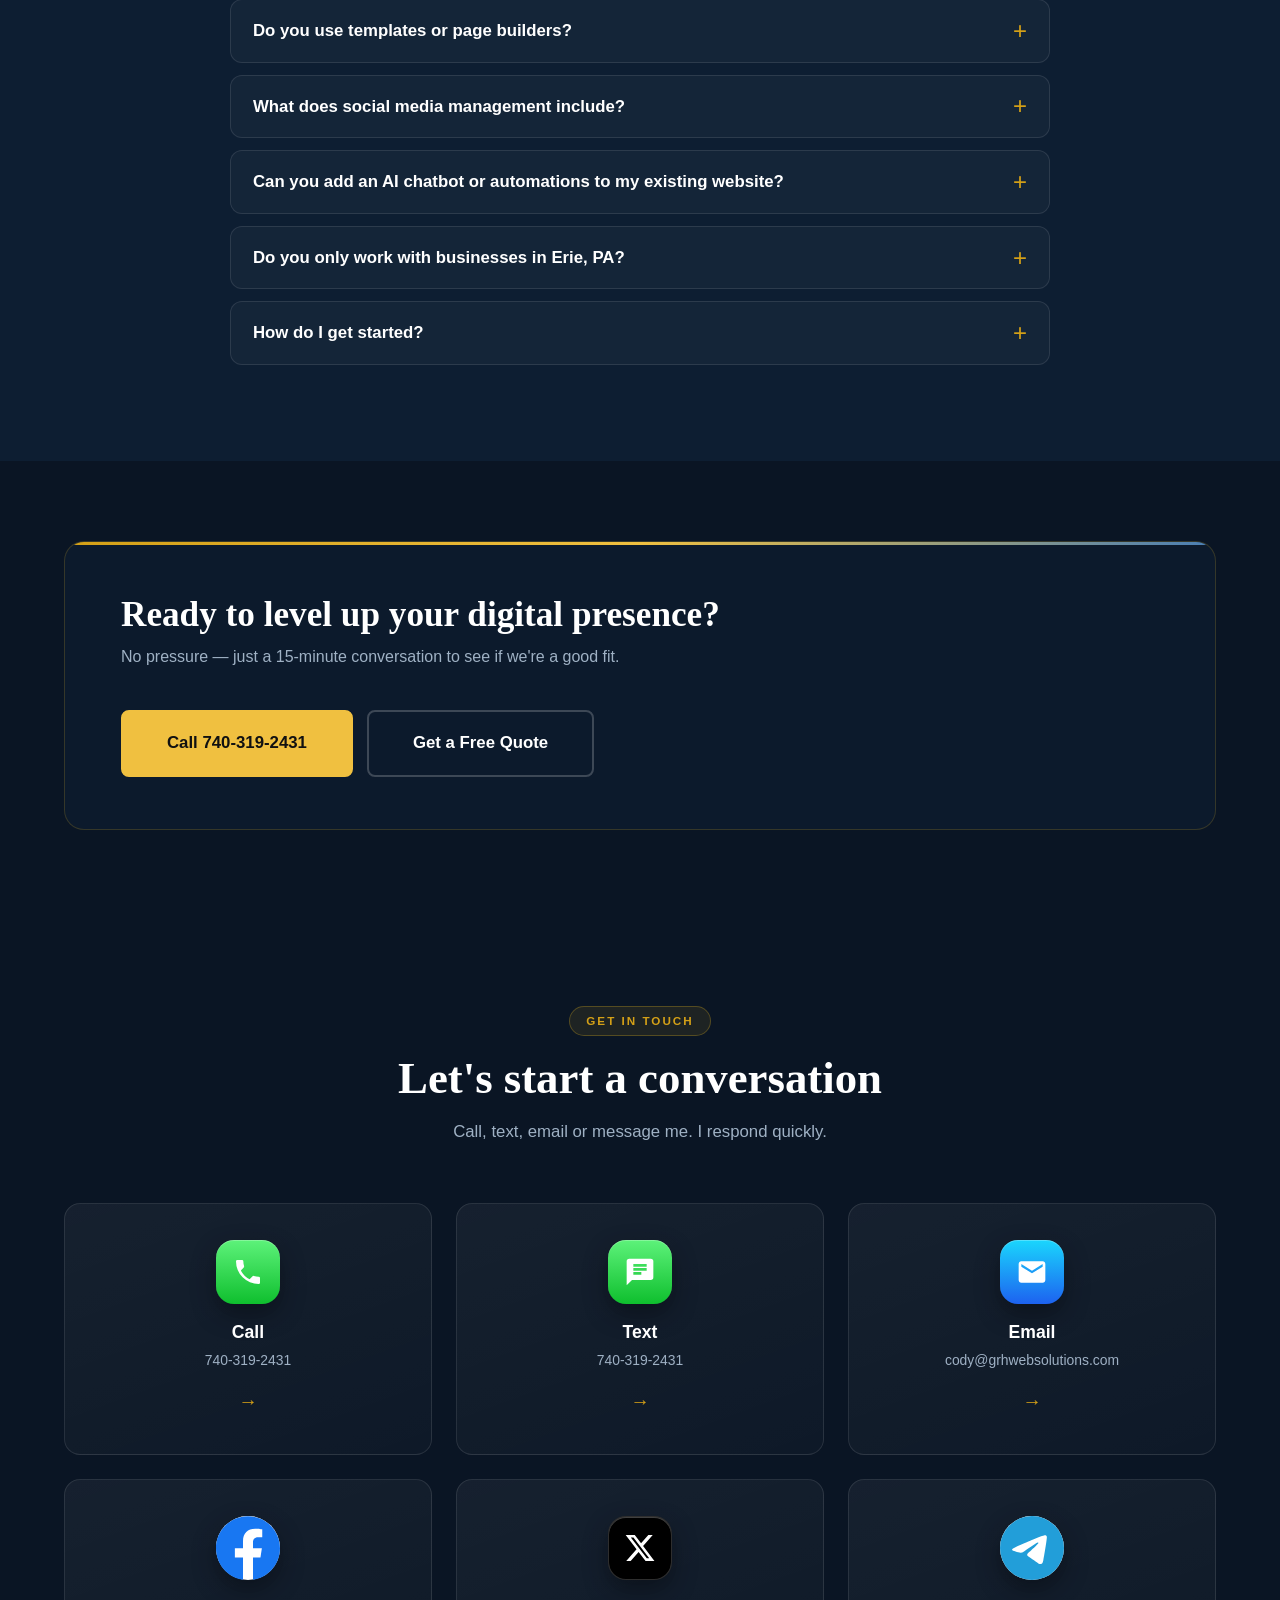
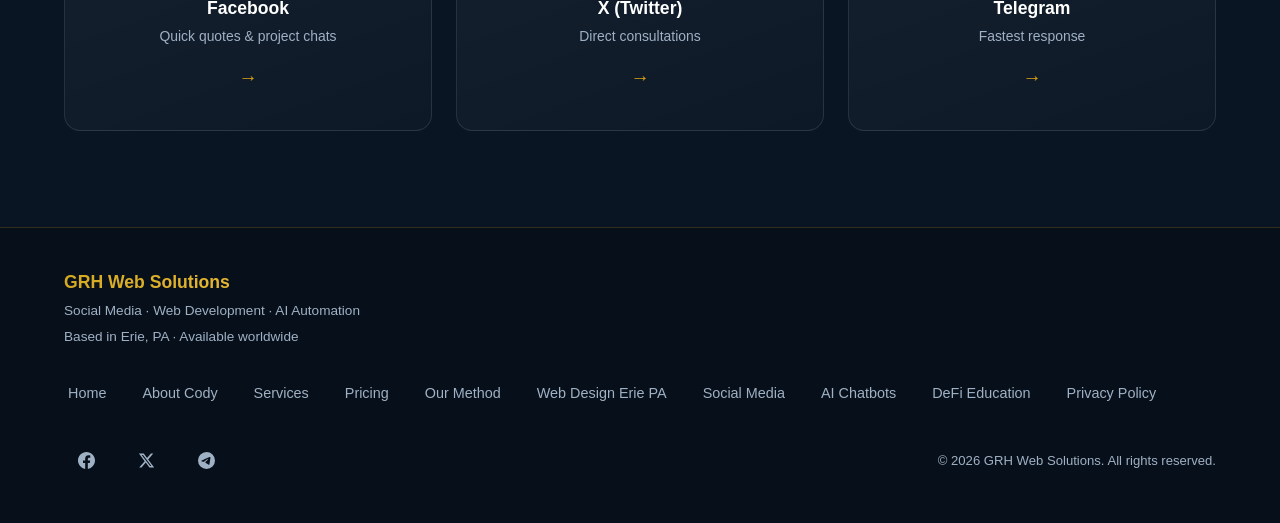
==== commit 032e748c: "Add privacy policy page for Meta lead ads New privacy.html covering forms, Webster AI chat, Google A" ====
--- a/index.html
+++ b/index.html
@@ -10,10 +10,12 @@
 
       gtag('config', 'G-C15HK9LHY8');
     </script>
+    <!-- Meta Pixel -->
+    <script src="meta-pixel.js?v=20261112a"></script>
     <meta charset="UTF-8">
     <meta name="viewport" content="width=device-width, initial-scale=1.0">
     <meta http-equiv="X-UA-Compatible" content="IE=edge">
-    <meta http-equiv="Content-Security-Policy" content="default-src 'self'; style-src 'self' 'unsafe-inline' https://fonts.googleapis.com; font-src https://fonts.gstatic.com; img-src 'self' data: https:; script-src 'self' 'sha256-tWtsul7V045qVTqbmmI7Z8IFARLhlfOi+XAhVkcadhk=' 'sha256-q5xOMpFgiBXCfyZss4IpuixnPGFCY+r4RqcYt+mOSkA=' https://*.googletagmanager.com https://www.googleadservices.com https://www.google.com https://googleads.g.doubleclick.net; connect-src 'self' https://*.google-analytics.com https://*.analytics.google.com https://*.googletagmanager.com https://*.g.doubleclick.net https://*.google.com https://pagead2.googlesyndication.com https://www.googleadservices.com; frame-src https://td.doubleclick.net https://www.googletagmanager.com; form-action 'self'; base-uri 'self'; object-src 'none';">
+    <meta http-equiv="Content-Security-Policy" content="default-src 'self'; style-src 'self' 'unsafe-inline' https://fonts.googleapis.com; font-src https://fonts.gstatic.com; img-src 'self' data: https:; script-src 'self' https://connect.facebook.net 'sha256-tWtsul7V045qVTqbmmI7Z8IFARLhlfOi+XAhVkcadhk=' 'sha256-q5xOMpFgiBXCfyZss4IpuixnPGFCY+r4RqcYt+mOSkA=' https://*.googletagmanager.com https://www.googleadservices.com https://www.google.com https://googleads.g.doubleclick.net; connect-src 'self' https://www.facebook.com https://connect.facebook.net https://*.google-analytics.com https://*.analytics.google.com https://*.googletagmanager.com https://*.g.doubleclick.net https://*.google.com https://pagead2.googlesyndication.com https://www.googleadservices.com; frame-src https://www.facebook.com https://td.doubleclick.net https://www.googletagmanager.com; form-action 'self'; base-uri 'self'; object-src 'none';">
 
     <title>Web Design &amp; AI Automation in Erie, PA | GRH Web Solutions</title>
     <meta name="description" content="GRH Web Solutions builds fast, lead-generating websites, manages social media, and sets up AI automations for small businesses. Based in Erie, PA. Call or text 740-319-2431 for a free quote.">
@@ -45,8 +47,8 @@
     <link rel="icon" type="image/png" sizes="32x32" href="images/favicon-32.png">
     <link rel="apple-touch-icon" sizes="180x180" href="images/apple-touch-icon.png">
 
-    <link rel="stylesheet" href="style.css?v=20261011a">
-    <script src="script.js?v=20261011a" defer></script>
+    <link rel="stylesheet" href="style.css?v=20261022a">
+    <script src="script.js?v=20261112a" defer></script>
     <script type="application/ld+json">
     {
       "@context": "https://schema.org",
@@ -268,6 +270,7 @@
     </script>
 </head>
 <body>
+    <noscript><img height="1" width="1" style="display:none" alt="" src="https://www.facebook.com/tr?id=1861907667802179&amp;ev=PageView&amp;noscript=1"></noscript>
     <a href="#main" class="skip-link">Skip to content</a>
 
     <!-- Navigation -->
@@ -357,7 +360,7 @@
                         </div>
                         <button type="button" id="aiUse" class="ai-use" hidden>Send this chat to Cody</button>
                         <p class="form-status" id="aiUseStatus" role="status" aria-live="polite"></p>
-                        <p class="ai-note">Webster is an AI and can make mistakes. Cody reads every conversation personally.</p>
+                        <p class="ai-note">Webster is an AI assistant and can make mistakes. Your messages are processed by our AI provider, and when you tap &ldquo;Send this chat to Cody&rdquo; the full transcript is emailed to Cody. <a href="/privacy.html">Privacy Policy</a></p>
                     </div>
 
                     <button type="button" class="form-toggle" id="formToggle" aria-expanded="false" aria-controls="quoteForm" hidden>Prefer a form? Fill out a quick request instead</button>
@@ -415,6 +418,7 @@
 
                         <button type="submit" class="btn-primary quote-submit" id="quoteSubmit">Send My Request</button>
                         <p class="form-status" id="quoteStatus" role="status" aria-live="polite"></p>
+                        <p class="ai-note">Cody uses your info only to reply about your request. <a href="/privacy.html">Privacy Policy</a></p>
                     </form>
 
                     <p class="quote-alt">Rather talk? <a href="tel:+17403192431" data-track="call">Call</a> or <a href="sms:+17403192431" data-track="text">text</a> 740-319-2431</p>
@@ -846,6 +850,7 @@
                     <a href="/social-media-management.html">Social Media</a>
                     <a href="/ai-chatbots.html">AI Chatbots</a>
                     <a href="/defi.html">DeFi Education</a>
+                    <a href="/privacy.html">Privacy Policy</a>
                 </nav>
                 <div class="footer-social" aria-label="Social media links">
                     <a href="https://www.facebook.com/GRHwebsolutions" aria-label="Facebook" target="_blank" rel="noopener noreferrer">
--- a/style.css
+++ b/style.css
@@ -995,3 +995,30 @@
 .page-hero.bg-pricing { background: linear-gradient(180deg, rgb(10 21 36 / .8) 0%, rgb(10 21 36 / .9) 60%, var(--bg-dark) 100%), url(images/showcase-phones.webp) center 40% / 1100px auto no-repeat, var(--bg-dark); }
 .pricing-prose { max-width: 1100px; }
 .pricing-prose .price-grid { grid-template-columns: repeat(auto-fit, minmax(240px, 1fr)); }
+.pricing-wrap { max-width: 1100px; margin: 0 auto; }
+.price-group { margin: 0 0 56px; }
+.price-group-head { display: flex; flex-wrap: wrap; align-items: baseline; gap: 6px 18px; margin-bottom: 18px; padding-bottom: 12px; border-bottom: 1px solid rgb(255 255 255 / .08); }
+.price-group-head h3 { margin: 0; font-family: var(--font-serif); font-size: 1.5rem; color: var(--text-primary); }
+.price-group-head p { margin: 0; color: var(--text-secondary); font-size: .95rem; }
+.pcard-grid { display: grid; grid-template-columns: repeat(auto-fill, minmax(240px, 1fr)); gap: 18px; }
+.pcard {
+  display: flex; flex-direction: column; background: linear-gradient(180deg, rgb(18 42 68 / .9), rgb(13 30 50 / .9));
+  border: 1px solid rgb(255 255 255 / .08); border-top: 3px solid var(--secondary);
+  border-radius: var(--radius); padding: 22px 22px 20px; transition: transform .2s, border-color .2s;
+}
+.pcard:hover { transform: translateY(-3px); border-color: rgb(212 160 23 / .35); border-top-color: var(--primary); }
+.pcard-feature { border-top-color: var(--primary); }
+.pcard h4 { margin: 0 0 12px; font-size: .82rem; font-weight: 700; letter-spacing: .08em; text-transform: uppercase; color: var(--text-secondary); }
+.pcard-price { display: flex; flex-wrap: wrap; align-items: baseline; gap: 4px 8px; margin: 0 0 16px; padding-bottom: 16px; border-bottom: 1px solid rgb(255 255 255 / .08); }
+.pcard-from { font-size: .85rem; color: var(--text-secondary); }
+.pcard-amt { font-size: 2.1rem; font-weight: 800; line-height: 1; color: var(--accent); }
+.pcard-unit { font-size: .9rem; color: var(--text-secondary); }
+.pcard-list { list-style: none; margin: 0; padding: 0; display: grid; gap: 9px; }
+.pcard-list li { position: relative; padding-left: 24px; font-size: .95rem; line-height: 1.5; color: #D6E1EC; }
+.pcard-list li::before { content: ""; position: absolute; left: 2px; top: .5em; width: 12px; height: 7px; border-left: 2px solid var(--primary); border-bottom: 2px solid var(--primary); transform: rotate(-45deg); }
+.pcard-list strong { color: var(--text-primary); }
+.pcard-note { margin: 16px 0 0; padding-top: 12px; border-top: 1px dashed rgb(255 255 255 / .12); font-size: .85rem; color: var(--text-secondary); }
+.price-example { margin: -32px 0 56px; padding: 14px 18px; border-radius: 12px; background: rgb(212 160 23 / .08); border: 1px solid rgb(212 160 23 / .25); color: #D6E1EC; font-size: .95rem; }
+.price-example strong { color: var(--accent); }
+.pricing-wrap .price-note { color: var(--text-secondary); font-size: .95rem; line-height: 1.7; text-align: center; max-width: 820px; margin: 0 auto; }
+@media (max-width: 600px) { .pcard-amt { font-size: 1.8rem; } .price-group { margin-bottom: 44px; } .price-example { margin-top: -24px; } }
